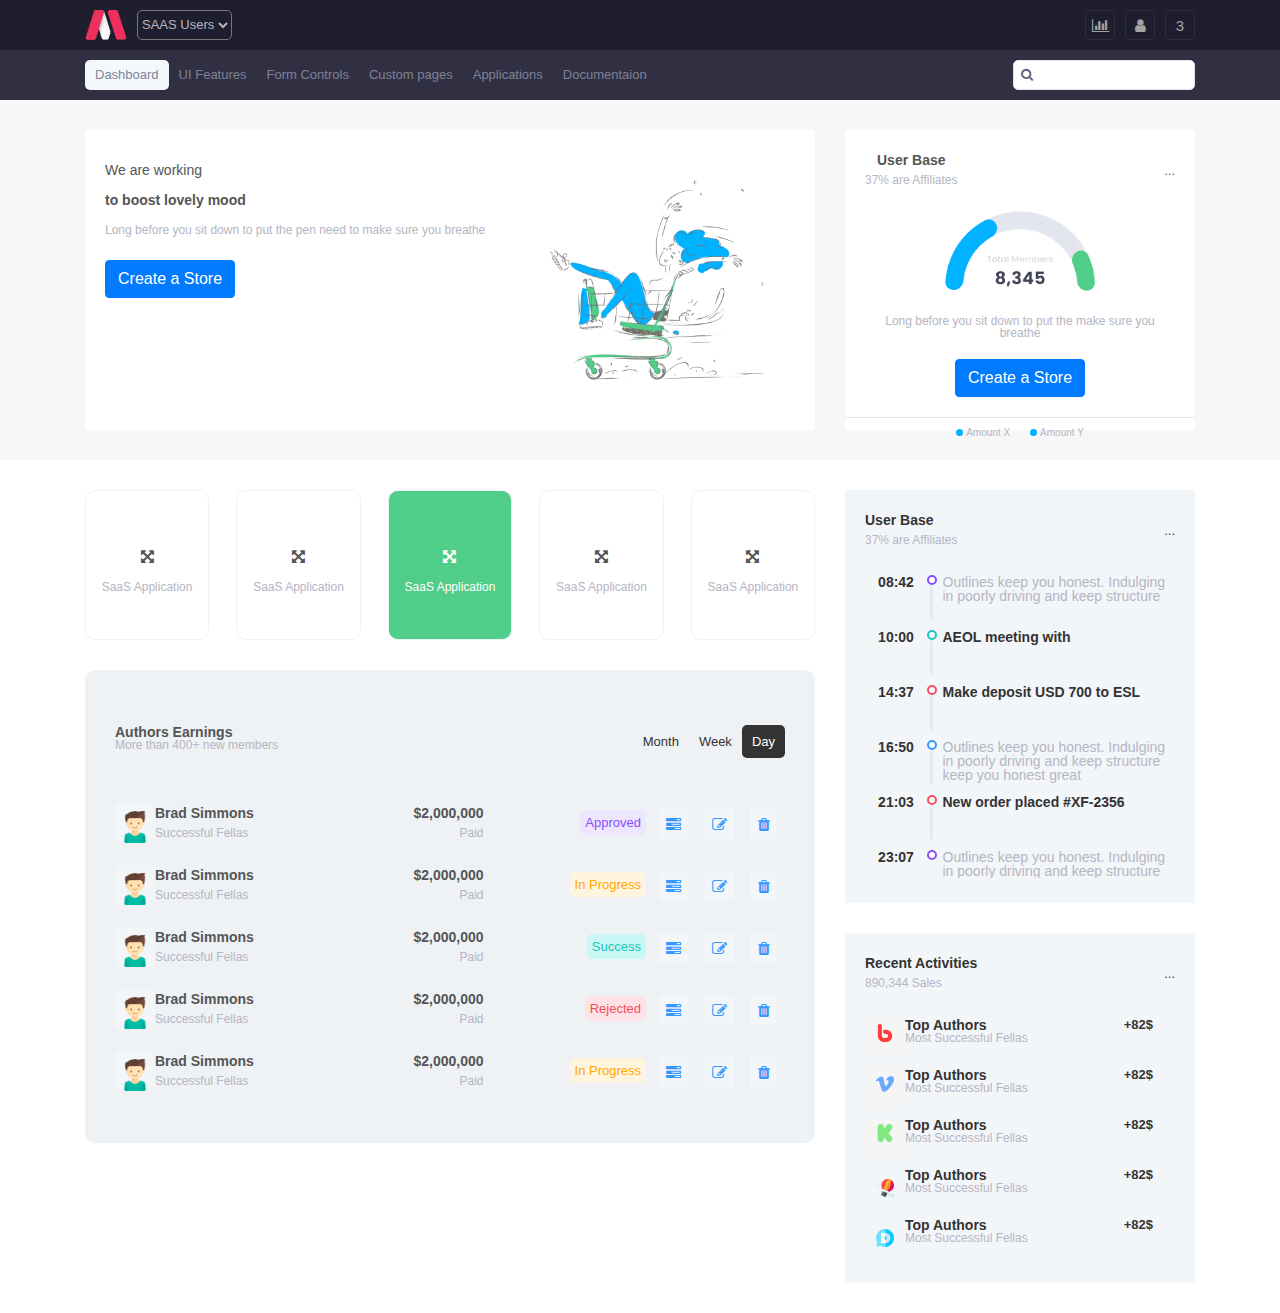
==== demo-16/index.html @ 6a4d630a "first commit" ====
<!DOCTYPE html>
<html lang="en">

<head>
    <meta charset="UTF-8">
    <meta http-equiv="X-UA-Compatible" content="IE=edge">
    <meta name="viewport" content="width=device-width, initial-scale=1.0">
    <title>Demo 16</title>
    <link rel="stylesheet" href="https://cdnjs.cloudflare.com/ajax/libs/font-awesome/4.7.0/css/font-awesome.min.css">

    <link rel="stylesheet" href="https://cdn.jsdelivr.net/npm/bootstrap@4.3.1/dist/css/bootstrap.min.css"
        integrity="sha384-ggOyR0iXCbMQv3Xipma34MD+dH/1fQ784/j6cY/iJTQUOhcWr7x9JvoRxT2MZw1T" crossorigin="anonymous">

    <link rel="stylesheet" href="reset.css">

    <link rel="stylesheet" href="style.css">
    <link rel="stylesheet" href="mms-style.css">



    <script src="style.js"></script>
</head>

<body>
    <div id="wrap">
        <header id="header" class="fixed">
            <div class="dark">
            <div class="container">
                <section id="header-1">
                    <div class="flex-row">
                        <div class="logo">
                            <img src="images/Logo-M-3.png" alt="">
                        </div>
                        <div class="select">
                            <select class="dark bdrs-5px mgl-10px color-default height-30px" name="select-header"
                                id="select-header">
                                <option value="1">SAAS Users</option>
                                <option value="2">SAAS Users</option>
                                <option value="3">SAAS Users</option>
                                <option value="4">SAAS Users</option>
                            </select>
                        </div>
                    </div>

                    <div class="flex-row ">
                        <a class="btn-icon-dark" href=""><i class=" fa fa-bar-chart"></i></a>


                        <a class="btn-icon-dark" href=""><i class="fa fa-user"></i></a>
                        <a class="btn-icon-dark" class="ring" href="">3</a>

                    </div>


                </section>
            </div>
        </div>
        <div class="dark-2">
            <div class="container dark-2">
                <section id="header-2" class="flex-row-space-between scroll-x">
                    
                        <ul id="menu-row" class="flex-row btn-list left">
                            <li class="active"><a href="#">Dashboard</a></li>
                            <li><a href="#">UI Features</a></li>
                            <li><a href="#">Form Controls</a></li>
                            <li><a href="#">Custom pages</a></li>
                            <li><a href="#">Applications</a></li>
                            <li><a href="#">Documentaion</a></li>
                        </ul>
                        <div class="flex-row height-30px mg-tb-10px">
                            <i class="icon-search fa fa-search"></i>
                            <input type="text" class="input-search">
                        
                    </div>
                    


                </section>
            </div>
        </div>
        </header>
        <main id="main" style="margin-top: 100px">
            <section id="section-1">
                <div class="container">
                    <div class="row">
                        <div class="col-md-8 col-lg-8">
                            <div class="create-store">
                                <div class="text">
                                    <div class="title">We are working
                                    </div>
                                    <div class="title bold">to boost lovely mood</div>
                                    <div class="content">Long before you sit down to put the pen
                                        need to make sure you breathe</div>
                                    <div class="btn btn-primary color-white">
                                        <a href="#">Create a Store</a>

                                    </div>
                                </div>

                                <div class="img">
                                    <img src="images/Basket.png" alt="">
                                </div>

                            </div>
                        </div>
                        <div class="col-md-4 col-lg-4">
                            <div class="user-base">
                                <div class="user-base-top">
                                    <div class="text">
                                        <div class="title bold">User Base</div>

                                        <div class="content">37% are Affiliates</div>


                                    </div>
                                    <div class="dots">...</div>
                                </div>
                                <div class="user-base-chart">
                                    <img src="images/Chart-bar.png" alt="">
                                </div>
                                <div class=" chart content">Long before you sit down to put the make sure you breathe
                                </div>
                                <div class="btn btn-primary color-white">
                                    <a href="#">Create a Store</a>

                                </div>
                                <div class="item-bottom">
                                    <div class="amount">Amount X</div>
                                    <div class="amount">Amount Y</div>

                                </div>

                            </div>

                        </div>

                    </div>


                </div>
            </section>
            <section id="section-2">
                <div class="container">
                    <div class="row">
                        <div class="col-md-8">
                            <div class="row">
                                <div class="col-md-12">
                                    <div class="item-tops">
                                        <div class="item">
                                            <div class="icon bg-none">
                                                <i class="fa fa-arrows-alt"></i>
                                            </div>
                                            <div class="content">SaaS
                                                Application</div>
                                        </div>
                                        <div class="item">
                                            <div class="icon bg-none">
                                                <i class="fa fa-arrows-alt"></i>
                                            </div>
                                            <div class="content">SaaS
                                                Application</div>
                                        </div>
                                        <div class="item active">
                                            <div class="icon bg-none">
                                                <i class="fa fa-arrows-alt"></i>
                                            </div>
                                            <div class="content">SaaS
                                                Application</div>
                                        </div>
                                        <div class="item">
                                            <div class="icon bg-none">
                                                <i class="fa fa-arrows-alt"></i>
                                            </div>
                                            <div class="content">SaaS
                                                Application</div>
                                        </div>
                                        <div class="item">
                                            <div class="icon bg-none">
                                                <i class="fa fa-arrows-alt"></i>
                                            </div>
                                            <div class="content">SaaS
                                                Application</div>
                                        </div>
                                    </div>
                                </div>
                                <div class="col-md-12">


                                    <div class="author">
                                        <div class="header">
                                            <div class="row">
                                                <div class="col-md-6">
                                                    <div class="title bold">Authors Earnings</div>
                                                    <div class="content">More than 400+ new members</div>
                                                </div>
                                                <div class="col-md-6">
                                                    <div class="time">
                                                        <div class="month">Month</div>
                                                        <div class="week">Week</div>
                                                        <div class="day active">Day</div>
                                                    </div>
                                                </div>

                                            </div>
                                        </div>
                                        <div class="items scroll-x">
                                            <div class="body-item ">
                                                <div class="info-item width-35">
                                                    <div class="img-item">
                                                        <img src="images/Avatar.png" alt="">
                                                    </div>
                                                    <div class="text">
                                                        <div class="title bold">Brad Simmons</div>
                                                        <div class="content">Successful Fellas</div>
                                                    </div>
                                                </div>
                                                <div class="info-cash width-20">
                                                    <div class="cash-author right">
                                                        <div class="title bold">$2,000,000</div>
                                                        <div class="content">Paid</div>
                                                    </div>
                                                </div>
                                                <div class="right width-25">
                                                    <span class="status violet">Approved</span>
                                                </div>

                                                <div class="action width-20">
                                                    <div class="icon info-hover">
                                                        <i class="fa fa-tasks"></i>
                                                    </div>
                                                    <div class="icon info-hover">
                                                        <i class="fa fa-edit"></i>
                                                    </div>
                                                    <div class="icon info-hover">
                                                        <i class="fa fa-trash"></i>
                                                    </div>
                                                </div>


                                            </div>
                                            <div class="body-item">
                                                <div class="info-item width-35">
                                                    <div class="img-item">
                                                        <img src="images/Avatar.png" alt="">
                                                    </div>
                                                    <div class="text">
                                                        <div class="title bold">Brad Simmons</div>
                                                        <div class="content">Successful Fellas</div>
                                                    </div>
                                                </div>
                                                <div class="info-cash width-20">
                                                    <div class="cash-author right right">
                                                        <div class="title bold">$2,000,000</div>
                                                        <div class="content">Paid</div>
                                                    </div>
                                                </div>
                                                <div class="right width-25">
                                                    <span class="status warning">In Progress</span>
                                                </div>
                                                <div class="action width-20">
                                                    <div class="icon info-hover">
                                                        <i class="fa fa-tasks"></i>
                                                    </div>
                                                    <div class="icon info-hover">
                                                        <i class="fa fa-edit"></i>
                                                    </div>
                                                    <div class="icon info-hover">
                                                        <i class="fa fa-trash"></i>
                                                    </div>

                                                </div>
                                            </div>
                                            <div class="body-item">
                                                <div class="info-item width-35">
                                                    <div class="img-item">
                                                        <img src="images/Avatar.png" alt="">
                                                    </div>
                                                    <div class="text">
                                                        <div class="title bold">Brad Simmons</div>
                                                        <div class="content">Successful Fellas</div>
                                                    </div>
                                                </div>
                                                <div class="info-cash width-20">
                                                    <div class="cash-author right right">
                                                        <div class="title bold">$2,000,000</div>
                                                        <div class="content">Paid</div>
                                                    </div>
                                                </div>
                                                <div class="right width-25">
                                                    <span class="status success">Success</span>
                                                </div>
                                                <div class="action width-20">
                                                    <div class="icon info-hover">
                                                        <i class="fa fa-tasks"></i>
                                                    </div>
                                                    <div class="icon info-hover">
                                                        <i class="fa fa-edit"></i>
                                                    </div>
                                                    <div class="icon info-hover">
                                                        <i class="fa fa-trash"></i>
                                                    </div>
                                                </div>

                                            </div>
                                            <div class="body-item">
                                                <div class="info-item width-35">
                                                    <div class="img-item">
                                                        <img src="images/Avatar.png" alt="">
                                                    </div>
                                                    <div class="text">
                                                        <div class="title bold">Brad Simmons</div>
                                                        <div class="content">Successful Fellas</div>
                                                    </div>
                                                </div>
                                                <div class="info-cash width-20">
                                                    <div class="cash-author right right">
                                                        <div class="title bold">$2,000,000</div>
                                                        <div class="content">Paid</div>
                                                    </div>
                                                </div>
                                                <div class="right width-25">
                                                    <span class="status danger">Rejected</span>
                                                </div>
                                                <div class="action width-20">
                                                    <div class="icon info-hover">
                                                        <i class="fa fa-tasks"></i>
                                                    </div>
                                                    <div class="icon info-hover">
                                                        <i class="fa fa-edit"></i>
                                                    </div>
                                                    <div class="icon info-hover">
                                                        <i class="fa fa-trash"></i>
                                                    </div>
                                                </div>

                                            </div>
                                            <div class="body-item">
                                                <div class="info-item width-35">
                                                    <div class="img-item">
                                                        <img src="images/Avatar.png" alt="">
                                                    </div>
                                                    <div class="text">
                                                        <div class="title bold">Brad Simmons</div>
                                                        <div class="content">Successful Fellas</div>
                                                    </div>
                                                </div>
                                                <div class="info-cash width-20">
                                                    <div class="cash-author right right">
                                                        <div class="title bold">$2,000,000</div>
                                                        <div class="content">Paid</div>
                                                    </div>
                                                </div>
                                                <div class="right width-25">
                                                    <span class="status warning">In Progress</span>
                                                </div>
                                                <div class="action width-20">
                                                    <div class="icon info-hover">
                                                        <i class="fa fa-tasks"></i>
                                                    </div>
                                                    <div class="icon info-hover">
                                                        <i class="fa fa-edit"></i>
                                                    </div>
                                                    <div class="icon info-hover">
                                                        <i class="fa fa-trash"></i>
                                                    </div>
                                                </div>
                                            </div>
                                        </div>

                                    </div>

                                </div>
                            </div>
                        </div>
                        <div class="col-md-4">
                            <div class="row">
                                <div class="col-md-12">
                                    <div class="recent default pd-10px">
                                        <div class="flex-row-space-between-center pd-10px">
                                            <div class="text">
                                                <div class="title bold">User Base</div>

                                                <div class="content">37% are Affiliates</div>


                                            </div>
                                            <div class="dots">...</div>
                                        </div>
                                        <div class="flex-column pd-10px">
                                            <div class="flex-row mg-tb-5px">
                                                <div class="title bold  width-20 center ">08:42</div>
                                                <div class="flex-colomn width-5">
                                                    <div class="item-1 bd-2-violet"></div>
                                                    <div class="item-2"></div>
                                                </div>
                                                <div class="title color-content break-line-3 width-75">Outlines keep you
                                                    honest. Indulging in poorly driving and keep structure</div>
                                            </div>
                                            <div class="flex-row mg-tb-5px">
                                                <div class="title bold width-20 center">10:00</div>
                                                <div class="flex-colomn width-5">
                                                    <div class="item-1 bd-2-success"></div>
                                                    <div class="item-2"></div>
                                                </div>
                                                <div class="title bold break-line-3 width-75">AEOL meeting with</div>
                                            </div>
                                            <div class="flex-row mg-tb-5px">
                                                <div class="title bold width-20 center">14:37</div>
                                                <div class="flex-colomn width-5">
                                                    <div class="item-1 bd-2-danger"></div>
                                                    <div class="item-2"></div>
                                                </div>
                                                <div class="title bold break-line-3 width-75">Make deposit USD 700 to
                                                    ESL</div>
                                            </div>
                                            <div class="flex-row mg-tb-5px">
                                                <div class="title bold width-20 center">16:50</div>
                                                <div class="flex-colomn width-5">
                                                    <div class="item-1 bd-2-primary"></div>
                                                    <div class="item-2"></div>
                                                </div>
                                                <div class=" title  color-content break-line-3 width-75">Outlines keep
                                                    you honest. Indulging in poorly driving and keep structure keep you
                                                    honest great</div>
                                            </div>
                                            <div class="flex-row mg-tb-5px">
                                                <div class="title bold width-20 center">21:03</div>
                                                <div class="flex-colomn width-5">
                                                    <div class="item-1 bd-2-danger"></div>
                                                    <div class="item-2"></div>
                                                </div>
                                                <div class="title  bold break-line-3 width-75">New order placed #XF-2356
                                                </div>
                                            </div>
                                            <div class="flex-row mg-tb-5px">
                                                <div class="title bold width-20 center">23:07</div>
                                                <div class="flex-colomn width-5">
                                                    <div class="item-1 bd-2-violet"></div>
                                                </div>
                                                <div class="title  color-content break-line-3 width-75">Outlines keep
                                                    you honest. Indulging in poorly driving and keep structure</div>
                                            </div>

                                        </div>


                                    </div>

                                </div>
                                <!-- Recent Activities -->
                                <div class="col-md-12">
                                    <div class="recent default pd-10px">

                                        <div class="flex-row-space-between-center pd-10px">
                                            <div class="text">
                                                <div class="title bold">Recent Activities
                                                </div>
                                                <div class="content">890,344 Sales</div>
                                            </div>
                                            <div class="dots">...</div>
                                        </div>

                                        <div class="flex-column pd-10px">
                                            <div class="flex-row mg-tb-5px">
                                                <div class="icon-img-hover width-20">
                                                    <img src="images/Vector.png" alt="">
                                                </div>

                                                <div class="width-60">
                                                    <div class="title bold">
                                                        Top Authors
                                                    </div>
                                                    <div class="content">
                                                        Most Successful Fellas
                                                    </div>
                                                </div>
                                                <div class="width-20 right bold">
                                                    +82$
                                                </div>
                                            </div>
                                            <div class="flex-row mg-tb-5px">
                                                <div class="icon-img-hover width-20">
                                                    <img src="images/Vector-2.png" alt="">
                                                </div>

                                                <div class="width-60">
                                                    <div class="title bold">
                                                        Top Authors
                                                    </div>
                                                    <div class="content">
                                                        Most Successful Fellas
                                                    </div>
                                                </div>
                                                <div class="width-20 right bold">
                                                    +82$
                                                </div>
                                            </div>
                                            <div class="flex-row mg-tb-5px">
                                                <div class="icon-img-hover width-20">
                                                    <img src="images/Vector-3.png" alt="">
                                                </div>

                                                <div class="width-60">
                                                    <div class="title bold">
                                                        Top Authors
                                                    </div>
                                                    <div class="content">
                                                        Most Successful Fellas
                                                    </div>
                                                </div>
                                                <div class="width-20 right bold">
                                                    +82$
                                                </div>
                                            </div>
                                            <div class="flex-row mg-tb-5px">
                                                <div class="icon-img-hover width-20">
                                                    <img src="images/Vector-4.png" alt="">
                                                </div>

                                                <div class="width-60">
                                                    <div class="title bold">
                                                        Top Authors
                                                    </div>
                                                    <div class="content">
                                                        Most Successful Fellas
                                                    </div>
                                                </div>
                                                <div class="width-20 right bold">
                                                    +82$
                                                </div>
                                            </div>
                                            <div class="flex-row mg-tb-5px">
                                                <div class="icon-img-hover width-20">
                                                    <img src="images/Vector-5.png" alt="">
                                                </div>

                                                <div class="width-60">
                                                    <div class="title bold">
                                                        Top Authors
                                                    </div>
                                                    <div class="content">
                                                        Most Successful Fellas
                                                    </div>
                                                </div>
                                                <div class="width-20 right bold">
                                                    +82$
                                                </div>
                                            </div>

                                        </div>


                                    </div>
                                </div>
                                <!-- End Recent Activities -->
                            </div>
                        </div>
                    </div>

                </div>
            </section>
        </main>

    </div>
    <footer>
        <section>

        </section>

    </footer>
</body>

</html>
---- demo-16/style.css ----
:root {
    --width-menu-icon: ;
}

body{
    font-size: 13px;
}


.container{
    /* border: 1px solid #a4a4a4; */
    width: 1204px;
    margin: 0 auto;
}



header, #header-1, #header-2{
    width: 100%;
    /* background: #1F1E2E; */
}

 #header-2{
    /* background: #313042 */
    ;
}

#header-1{
    display: flex;
    flex-direction: row;    
    justify-content: space-between;    
    align-items: center;
}
#header-2{
    display: flex;
    flex-direction: row;
}

#header #header-1{
    height: 50px;
    line-height: 50px;
    /* border-bottom: 1px solid #F7F7F7; */
}

#header #header-1 .logo{
    height: 30px;
    margin: 10px 0;
}

#header-1 .menu-left{
    height: 30px;
    line-height: 30px;
    display: flex;
    flex-direction: row;  
}

#header-1 .menu-left .fa.fa-search{.
    z-index: 1;
    color: #5E6278;
    margin-top: 8px;
    margin-right: -20px;
}

#header-1 .menu-left .input-search{
border-radius: 5px;
border: 1px solid #E4E6EF;

}
/* #header-1 .menu-left a{
    width: 30px;
    height: 30px;
    font-size: 15px;
    text-align: center;
    margin-left: 10px;
    border-radius: 5px;

    padding: 5px;
    border: 1px solid #E4E6EF;
} */

#menu-row{
    display: flex;
    flex-direction: row;   
}

ul#menu-row  {
    /* margin: 10px 0; */
}

ul#menu-row  li{
    height: 30px;
    line-height: 30px;
    padding: 0 10px;
    /* border: 1px solid #000; */
    margin: auto;
}

ul#menu-row  li.active{
background: #F5F8FA;
}

ul#menu-row  li a{
    color: #7E8299;
    /* height: 20px;*/
    line-height: 30px; 
    /* padding: 5px; */
    /* border: 1px solid #000; */
    /* margin: auto; */
}

#header-1 .menu-left a.ring{
    color: #fff;
    background: #50CD89;
}


#header-1 .menu-left .input-search{
    /* height: 30px; */

}

#header #header-2{
    height: 50px;
}



#main #section-1{
    /* height: 300px; */
    background: #F7F7F7;
    padding: 15px 0;

}

#main #section-2{
    height: 500px;
    background: #ffffff;
}



#section-1 .create-store, #section-1 .user-base{
    height: 300px;
    background: #fff;
    padding: 20px;
}

#section-1 .user-base{
    text-align: center;
}

#section-1 .user-base .user-base-chart, 
#section-1 .user-base .chart.content,
#section-1 .user-base .button,
#section-1 .user-base .btn
{
margin-bottom: 20px;}

#section-1 .create-store{
    display: flex;
    flex-direction: row;
}

#section-1 .create-store .text div{
    margin: 10px 0;
    /* display: flex; */
    /* flex-direction: column; */
}

#section-1 .create-store .text{
    width: 60%;
    margin-bottom: 30px;
}

#section-1 .create-store .img{
    width: 40%;
}

.button.btn.btn-primary a{
    color: #fff;
}


/* end icon css */


.img {
    padding: 30px;
}
.img img{
    z-index: 1;
    width: 100%;
    height: 100%;
}


.user-base-top{
    margin-bottom: 20px;
    display: flex;
    flex-direction: row;    
    justify-content: space-between;    
    align-items: center;
}
.user-base-chart{
    width: 100%;
}
.user-base-chart img{
    width: 50%;
    margin: 0 25%;

}

.user-base-top .btn .btn-primary{
    text-align: center;
}

.item-bottom{
    display: flex;
    flex-direction: row;
    justify-content: center;
    /* align-items: center; */
    margin:0 -20px;
    border-top: 1px solid #E4E6EF;
}

.item-bottom .amount{
    color: #B5B5C3;
    font-size: 10px;
margin: 10px;
}

.item-bottom .amount::before{
    display: inline-block;
    content: "";
    margin-right: 3px;
    height: 7px;
    width: 7px;
    border-radius: 50%;

    /* border: 1px solid #000; */
    background: #00B2FF;
    }

    .item-tops{
        display: flex;
        flex-direction: row;    
        justify-content: space-between;    
        align-items: center;
        /* margin-top: 30px; */

    }

  .item-tops .item{
        width: 17%;
        height: 150px;
        /* line-height: 75px; */
        text-align: center;
        background: #fff;
        border-radius: 10px;
        border: 1px solid #EFF2F5;
        padding: 50px 5px;
        


    }

    .item-tops .item.active,
    .item-tops .item:hover{
        color: #fff;
        background: #50CD89;

    }
    .item-tops .item .icon{
margin-bottom: 10px;
    }

    .item-tops .item.active .content,
    .item-tops .item:hover .content{
        color: #fff;
            }




/* author             */



.info-item{
    width: 50%;
}

.info-cash{
    width: 30%;
    line-height: 20px;
}

.cash-percent, .detail-author{
    width: 10%;
    text-align: center;
    line-height: 40px;

}


.button{
    height: 30px;
    width: 30px;
    margin:5px auto;
    line-height: 30px;
    background: #f2f2f2;
    outline: none;
    border-radius: 5px;
    text-align: center;


}
.detail-author img{
    width: 10px;
    height: 10px;
    /* line-height: 40px; */

}

.paid{
    color: #a4a4a4;
}

.cash-percent{
    color: #8950FC;
}


.author .header{

    padding: 10px 0;

}
.time{
    display: flex;
    flex-direction: row;
    justify-content: flex-end;

}

.month, .day, .week{
    color: #333;
    border-radius: 5px;
    padding: 10px;
}

.month.active, .day.active, .week.active,
.month:hover, .day:hover, .week:hover{
    color: #fff;
    background: #333;
}



.body-item{
    display: flex;
    flex-direction: row;
}

.info-item{
    display: flex;
    flex-direction: row;
}

.img-item img{
    width: 40px;
    height: 40px;
    line-height: 40px;
    text-align: center;
}

.main-author{
    padding: 0 10px;
    line-height: 20px;
}


.author{
    background: #EFF2F5;
    width: 100%;
    /* margin-top: 30px; */
    border-radius: 10px;
    padding: 30px;

}
.info-item{
    width: 50%;
}



.info-cash{
    /* width: 30%; */
    line-height: 20px;
}

.cash-percent, .detail-author{
    width: 10%;
    text-align: center;
    line-height: 40px;

}


.button{
    height: 30px;
    width: 30px;
    margin:5px auto;
    line-height: 30px;
    background: #f2f2f2;
    outline: none;
    border-radius: 5px;
    text-align: center;


}
.detail-author img{
    width: 10px;
    height: 10px;
    /* line-height: 40px; */

}

.paid{
    color: #a4a4a4;
}

.cash-percent{
    color: #8950FC;
}






.new-arrivals {
    padding: 20px;
    height: 400px;
    background: #fff;
}

.body-item{
    margin: 20px 0;
}


.item-1{
    height: 10px;
    width: 10px;
    border-radius: 50%;
    border: 2px solid #333;
    background: #fff;
}

/* .item-1::before{
    content: " ";
    z-index: 1;
    display: block;
    height: 5px;
    width: 5px;
    line-height: 10px;
    top: 2.5px;
    margin-left: 2.5px;

    border-radius: 50%;
    background: #fff;
} */

.item-2{
    width: 3px;
    /* min-height: 30px; */
    height: 35px;
    margin-left: 3px;
    border-radius: 3px;
    background: #E5EAEE;
    text-align: center;
}



.color-white, .color-white a{
    color: #ffffff;
}

.color-dark, .color-dark a{
    color: #333;
}

footer{
    margin-top:30px ;
}

.col-md-12, .col-lg-12, .col-xs-12, .col-md-8, .col-lg-8, .col-xs-8, .col-md-6, .col-lg-6, .col-xs-6, .col-md-4, .col-lg-4{
    margin: 15px 0;
}
@media screen and (max-width:1200px) {

    .container{
        /* border: 1px solid #a4a4a4; */
        width: 100%;
        margin: 0 auto;
    }

     .col-md-6, .col-lg-6{
        width: 50%;
            }
    
}
---- demo-16/mms-style.css ----
.width-100 { width: 100% }
.width-95 { width: 95% }
.width-90 { width: 90% }
.width-85 { width: 85% }
.width-80 { width: 80% }
.width-75 { width: 75% }
.width-70 { width: 70% }
.width-65 { width: 65% }
.width-60 { width: 60% }
.width-55 { width: 55% }
.width-50 { width: 50% }
.width-45 { width: 45% }
.width-40 { width: 40% }
.width-35 { width: 35% }
.width-30 { width: 30% }
.width-25 { width: 25% }
.width-20 { width: 20% }
.width-15 { width: 15% }
.width-10 { width: 10% }
.width-5 {  width: 5% }

.width-1000px { width: 1000px }
.width-950px { width: 950px }
.width-900px { width: 900px }
.width-850px { width: 850px }
.width-800px { width: 800px }
.width-750px { width: 750px }
.width-700px { width: 700px }
.width-700px { width: 700px }
.width-650px { width: 650px }
.width-600px { width: 600px }
.width-550px { width: 550px }
.width-500px { width: 500px }
.width-450px { width: 450px }
.width-400px { width: 400px }
.width-350px { width: 350px }
.width-300px { width: 300px }
.width-250px { width: 250px }
.width-200px { width: 200px }
.width-150px { width: 150px }
.width-100px { width: 100px }
.width-75px {  width: 75px }
.width-50px {  width: 50px }
.width-45px {  width: 45px }
.width-40px {  width: 40px }
.width-35px {  width: 35px }
.width-30px {  width: 30px }
.width-25px {  width: 25px }
.width-20px {  width: 20px }
.width-15px {  width: 15px }
.width-10px {  width: 10px }
.width-5px {  width: 5px }

.height-1000px { height: 1000px }
.height-950px { height: 950px }
.height-900px { height: 900px }
.height-850px { height: 850px }
.height-800px { height: 800px }
.height-750px { height: 750px }
.height-700px { height: 700px }
.height-700px { height: 700px }
.height-650px { height: 650px }
.height-600px { height: 600px }
.height-550px { height: 550px }
.height-500px { height: 500px }
.height-450px { height: 450px }
.height-400px { height: 400px }
.height-350px { height: 350px }
.height-300px { height: 300px }
.height-250px { height: 250px }
.height-200px { height: 200px }
.height-150px { height: 150px }
.height-100px { height: 100px }
.height-75px {  height: 75px }
.height-50px {  height: 50px }
.height-45px {  height: 45px }
.height-40px {  height: 40px }
.height-35px {  height: 35px }
.height-30px {  height: 30px }
.height-25px {  height: 25px }
.height-20px {  height: 20px }
.height-15px {  height: 15px }
.height-10px {  height: 10px }
.height-5px {  height: 5px }

/* line height */
.lh-1000px { line-height: 1000px }
.lh-950px { line-height: 950px }
.lh-900px { line-height: 900px }
.lh-850px { line-height: 850px }
.lh-800px { line-height: 800px }
.lh-750px { line-height: 750px }
.lh-700px { line-height: 700px }
.lh-700px { line-height: 700px }
.lh-650px { line-height: 650px }
.lh-600px { line-height: 600px }
.lh-550px { line-height: 550px }
.lh-500px { line-height: 500px }
.lh-450px { line-height: 450px }
.lh-400px { line-height: 400px }
.lh-350px { line-height: 350px }
.lh-300px { line-height: 300px }
.lh-250px { line-height: 250px }
.lh-200px { line-height: 200px }
.lh-150px { line-height: 150px }
.lh-100px { line-height: 100px }
.lh-75px {  line-height: 75px }
.lh-50px {  line-height: 50px }
.lh-45px {  line-height: 45px }
.lh-40px {  line-height: 40px }
.lh-35px {  line-height: 35px }
.lh-30px {  line-height: 30px }
.lh-25px {  line-height: 25px }
.lh-20px {  line-height: 20px }
.lh-15px {  line-height: 15px }
.lh-10px {  line-height: 10px }
.lh-5px {  line-height: 5px }
/* end line height */

/* border radius */
.bdrs-1000px { border-radius: 1000px }
.bdrs-950px { border-radius: 950px }
.bdrs-900px { border-radius: 900px }
.bdrs-850px { border-radius: 850px }
.bdrs-800px { border-radius: 800px }
.bdrs-750px { border-radius: 750px }
.bdrs-700px { border-radius: 700px }
.bdrs-700px { border-radius: 700px }
.bdrs-650px { border-radius: 650px }
.bdrs-600px { border-radius: 600px }
.bdrs-550px { border-radius: 550px }
.bdrs-500px { border-radius: 500px }
.bdrs-450px { border-radius: 450px }
.bdrs-400px { border-radius: 400px }
.bdrs-350px { border-radius: 350px }
.bdrs-300px { border-radius: 300px }
.bdrs-250px { border-radius: 250px }
.bdrs-200px { border-radius: 200px }
.bdrs-150px { border-radius: 150px }
.bdrs-100px { border-radius: 100px }
.bdrs-75px {  border-radius: 75px }
.bdrs-50px {  border-radius: 50px }
.bdrs-45px {  border-radius: 45px }
.bdrs-40px {  border-radius: 40px }
.bdrs-35px {  border-radius: 35px }
.bdrs-30px {  border-radius: 30px }
.bdrs-25px {  border-radius: 25px }
.bdrs-20px {  border-radius: 20px }
.bdrs-15px {  border-radius: 15px }
.bdrs-10px {  border-radius: 10px }
.bdrs-5px {  border-radius: 5px }
.bdrs-3px {  border-radius: 3px }
.bdrs-2px {  border-radius: 2px }
.bdrs-1px {  border-radius: 1px }
/* end border radius */



.pd-50px { padding: 50px; }
.pd-40px { padding: 40px; }
.pd-35px { padding: 35px; }
.pd-30px { padding: 30px; }
.pd-25px { padding: 25px; }
.pd-20px { padding: 20px; }
.pd-15px { padding: 15px; }
.pd-10px { padding: 10px; }
.pd-5px { padding: 5px; }
.pd-2px { padding: 2px; }
.pd-1px { padding: 1px; }


.mg-50px { margin: 50px; }
.mg-40px { margin: 40px; }
.mg-35px { margin: 35px; }
.mg-30px { margin: 30px; }
.mg-25px { margin: 25px; }
.mg-20px { margin: 20px; }
.mg-15px { margin: 15px; }
.mg-10px { margin: 10px; }
.mg-5px { margin: 5px; }
.mg-2px { margin: 2px; }
.mg-1px { margin: 1px; }

.mg-tb-50px { margin-top: 50px; margin-bottom: 50px; }
.mg-tb-40px { margin-top: 40px; margin-bottom: 40px; }
.mg-tb-35px { margin-top: 35px; margin-bottom: 35px; }
.mg-tb-30px { margin-top: 30px; margin-bottom: 30px; }
.mg-tb-25px { margin-top: 25px; margin-bottom: 25px; }
.mg-tb-20px { margin-top: 20px; margin-bottom: 20px; }
.mg-tb-15px { margin-top: 50px; margin-bottom: 15px; }
.mg-tb-10px { margin-top: 10px; margin-bottom: 10px; }
.mg-tb-5px { margin-top: 5px; margin-bottom: 5px; }
.mg-tb-2px { margin-top: 2x; margin-bottom: 2px; }
.mg-tb-1px { margin-top: 1x; margin-bottom: 1px; }


.mg-lr-50px { margin-right:50px; margin-left: 50px; }
.mg-lr-40px { margin-right:50px; margin-left: 40px; }
.mg-lr-35px { margin-right:50px; margin-left: 35px; }
.mg-lr-30px { margin-right:50px; margin-left: 30px; }
.mg-lr-25px { margin-right:50px; margin-left: 25px; }
.mg-lr-20px { margin-right:50px; margin-left: 20px; }
.mg-lr-15px { margin-right:50px; margin-left: 15px; }
.mg-lr-10px { margin-right:10px; margin-left: 10px; }
.mg-lr-5px { margin-right:5px; margin-left: 5px; }
.mg-lr-2px { margin-right:2px; margin-left: 2px; }
.mg-lr-1px { margin-right:1px; margin-left: 1px; }

.mgl-50px { margin-left: 50px; }
.mgl-40px { margin-left: 40px; }
.mgl-35px { margin-left: 35px; }
.mgl-30px { margin-left: 30px; }
.mgl-25px { margin-left: 25px; }
.mgl-20px { margin-left: 20px; }
.mgl-15px { margin-left: 15px; }
.mgl-10px { margin-left: 10px; }
.mgl-7-5px { margin-left: 7.5px; }
.mgl-5px { margin-left: 5px; }
.mgl-2px { margin-left: 2px; }
.mgl-1px { margin-left: 1px; }


.mgr-50px { margin-right: 50px; }
.mgr-40px { margin-right: 40px; }
.mgr-35px { margin-right: 35px; }
.mgr-30px { margin-right: 30px; }
.mgr-25px { margin-right: 25px; }
.mgr-20px { margin-right: 20px; }
.mgr-15px { margin-right: 15px; }
.mgr-10px { margin-right: 10px; }
.mgr-7-5px { margin-right: 7.5px; }
.mgr-5px { margin-right: 5px; }
.mgr-2px { margin-right: 2px; }
.mgr-1px { margin-right: 1px; }


.text{
    height: 40px;
    line-height: 20px;
}

.left{
    text-align: left;
}

.right{
    text-align: right;
}

.center{
    text-align: center;
}



.title{
    font-size: 14px;
}

.bold{
    font-weight: bold;
}

.content{
    font-size: 12px;
    color: #B5B5C3;
}

.action{
    display: flex;
    flex-direction: row;
}


/* ul#menu-row li.active {
    background: #F5F8FA;
} */

 .btn-list li.active,
 .btn-list li:hover {
    height: 30px;
    line-height: 30px;
    padding: 0 10px;
    margin: auto;
    background: #434254;
    border-radius: 5px;

}

.btn-list li:hover.active{
   background: #313042;
}


/* icon css */

.btn-icon{
    width: 30px;
    height: 30px;
    font-size: 15px;
    text-align: center;
    margin-left: 10px;
    border-radius: 5px;
    border: 1px solid #E4E6EF;
}

.btn-icon-dark{
    width: 30px;
    height: 30px;
    line-height: 30px;
    font-size: 15px;
    text-align: center;
    margin-left: 10px;
    border-radius: 5px;
    color: #a4a4a4;
    background:#1F1E2E ;
    border: 1px solid #313042;
}

.btn-icon-dark:hover,
.btn-icon-dark.active{
    width: 30px;
    height: 30px;
    font-size: 15px;
    text-align: center;
    margin-left: 10px;
    border-radius: 5px;
    color: #1F1E2E;
    background:#a4a4a4 ;
    border: 1px solid #1F1E2E;
}

.icon{
    font-size:15px;
    padding: 7.5px;
    margin: auto;
    background: #ffffff;
    cursor: pointer;
}

.icon:hover, icon.active{
 color: #fff;
    background: #333;
}



.bg-none,.bg-none:hover {
    background: none;
}

 .icon-search {
    z-index: 1;
    color: #5E6278;
    margin-top: 8px;
    margin-right: -20px;
}

.input-search {
    border-radius: 5px;
    border: 1px solid #E4E6EF;
}

.icon-img{
    background: #ffffff;
    border-radius: 5px;
    width: 40px;
    height: 40px;
    line-height: 40px;
    text-align-last: center;
}

.icon-img-hover{
    background: #f5f5f5;
    border-radius: 5px;
    width: 40px;
    height: 40px;
    line-height: 40px;
    text-align-last: center;
}

.icon-img-hover:hover,
.icon-img-hover.active{
    background: #ffffff;
}
.fixed {width: 100%; position: fixed; z-index: 2; top: 0;} 

.scroll-x { width: 100%; left: 0; right: 0; overflow-y: hidden; overflow-x: auto; }

.scroll-y{ top: 0; bottom: 0; overflow-y: auto; overflow-x: hidden; }

.break-line-1{
    word-break: break-all;
    display: -webkit-box;
    -webkit-line-clamp: 1;
    -webkit-box-orient: vertical;
    overflow: hidden;
    text-overflow: ellipsis;
    word-break: break-word;
}

.break-line-2{
    word-break: break-all;
    display: -webkit-box;
    -webkit-line-clamp: 2;
    -webkit-box-orient: vertical;
    overflow: hidden;
    text-overflow: ellipsis;
    word-break: break-word;
}
.break-line-3{
    word-break: break-all;
    display: -webkit-box;
    -webkit-line-clamp: 3;
    -webkit-box-orient: vertical;
    overflow: hidden;
    text-overflow: ellipsis;
    word-break: break-word;
}

.break-line-4{
    word-break: break-all;
    display: -webkit-box;
    -webkit-line-clamp: 4;
    -webkit-box-orient: vertical;
    overflow: hidden;
    text-overflow: ellipsis;
    word-break: break-word;
}
.break-line-5{
    word-break: break-all;
    display: -webkit-box;
    -webkit-line-clamp: 5;
    -webkit-box-orient: vertical;
    overflow: hidden;
    text-overflow: ellipsis;
    word-break: break-word;
}

.status{
          height: 30px;
          line-height: 40px;
          padding: 5px;
          margin: 5px;
          background: #ffffff;
          color: #333;
          border-radius: 5px;
          text-align: center;
          cursor: pointer;
      }

/* background color */
.status:hover, .status.active{ background: #333; color: # }

.default{ background: #F3F6F9; color: #333; }
.default-hover{ background: #F3F6F9; color: #333; }
.default-hover:hover, .default.active{ background: #333; color: #F3F6F9; }

.success{ background: #C9F7F5; color: #1BC5BD; }
.success:hover , .success.active{ background: #1BC5BD; color: #C9F7F5; }
.warning{ background: #FFF4DE; color: #FFA800; }
.warning:hover, .warning.active{ background: #FFA800; color: #FFF4DE; }

.danger{ background: #FFE2E5; color: #F64E60; }
.danger:hover, .danger.active{ background: #F64E60; color: #FFE2E5; }
.violet{ background: #EEE5FF; color: #8950FC; }
.violet:hover, .violet.active{ background: #8950FC; color: #EEE5FF; }

.info{ background: #F3F6F9; color: #3699FF; }
.info-hover{ background: #F3F6F9; color: #3699FF; }
.info-hover:hover, .info.active{ background: #3699FF; color: #F3F6F9; }

.dark{ background: #1F1E2E; color: #ffffff; }
.dark-2{ background: #313042; color: #ffffff; }
.dark-hover{ background: #1F1E2E; color: #ffffff; }
.dark-hover:hover, .dark.active{ background: #1F1E2E; color: #ffffff; }
/* end background color */

.color-white, .color-white a{ color: #ffffff; }

.color-default, .color-content, .color-content a{ color: #B5B5C3; }

.bd-1-content{border: 1px solid #B5B5C3;}
.bd-1-success{border: 1px solid #1BC5BD;}
.bd-1-default{border: 1px solid #333;}
.bd-1-warning{border: 1px solid #FFA800;}
.bd-1-danger{border: 1px solid #F64E60;}
.bd-1-warning{border: 1px solid #FFA800;}
.bd-1-violet{border: 1px solid #8950FC;}
.bd-1-info{border: 1px solid #3699FF;}
.bd-1-warning{border: 1px solid #FFA800;}
.bd-1-primary{border: 1px solid #3699FF;}


.bd-2-content{border: 2px solid #B5B5C3;}
.bd-2-success{border: 2px solid #1BC5BD;}
.bd-2-default{border: 2px solid #1BC5BD;}
.bd-2-warning{border: 2px solid #FFA800;}
.bd-2-danger{border: 2px solid #F64E60;}
.bd-2-warning{border: 2px solid #FFA800;}
.bd-2-violet{border: 2px solid #8950FC;}
.bd-2-info{border: 2px solid #3699FF;}
.bd-2-warning{border: 2px solid #FFA800;}
.bd-2-primary{border: 2px solid #3699FF;}


/* css flex */
.flex { display: flex; }
.flex-row { display: flex; flex-direction: row; }
.flex-row-reverse { display: flex; flex-direction: row-reverse; }
.flex-row-start { display: flex; flex-direction: row;  justify-content: flex-start; }
.flex-row-end { display: flex; flex-direction: row;  justify-content: flex-end; }
.flex-row-center { display: flex; flex-direction: row;  justify-content: center; }
.flex-row-space-around { display: flex; flex-direction: row;  justify-content: space-around; }
.flex-row-space-between { display: flex; flex-direction: row;  justify-content: space-between; }

.flex-row-reverse-start-stretch { display: flex; flex-direction: row-reverse;  justify-content: flex-start; justify-content: flex-start; align-items: stretch;}
.flex-row-reverse-end-stretch { display: flex; flex-direction: row-reverse;  justify-content: flex-end; justify-content: flex-start; align-items: stretch;}
.flex-row-reverse-center-stretch { display: flex; flex-direction: row-reverse;  justify-content: center; justify-content: flex-start; align-items: stretch;}
.flex-row-reverse-space-around-stretch { display: flex; flex-direction: row-reverse;  justify-content: space-around; justify-content: flex-start; align-items: stretch;}
.flex-row-reverse-space-between-stretch { display: flex; flex-direction: row-reverse;  justify-content: space-between; justify-content: flex-start; align-items: stretch;}

.flex-row-start-stretch { display: flex; flex-direction: row;  justify-content: flex-start; align-items: stretch;}
.flex-row-end-stretch { display: flex; flex-direction: row;  justify-content: flex-end; align-items: stretch;}
.flex-row-center-stretch { display: flex; flex-direction: row;  justify-content: center; align-items: stretch;}
.flex-row-space-around-stretch { display: flex; flex-direction: row;  justify-content: space-around; align-items: stretch;}
.flex-row-space-between-stretch { display: flex; flex-direction: row;  justify-content: space-between; align-items: stretch;}

.flex-row-reverse-start-baseline { display: flex; flex-direction: row-reverse;  justify-content: flex-start; justify-content: flex-start; align-items: baseline;}
.flex-row-reverse-end-baseline { display: flex; flex-direction: row-reverse;  justify-content: flex-end; justify-content: flex-start; align-items: baseline;}
.flex-row-reverse-center-baseline { display: flex; flex-direction: row-reverse;  justify-content: center; justify-content: flex-start; align-items: baseline;}
.flex-row-reverse-space-around-baseline { display: flex; flex-direction: row-reverse;  justify-content: space-around; justify-content: flex-start; align-items: baseline;}
.flex-row-reverse-space-between-baseline { display: flex; flex-direction: row-reverse;  justify-content: space-between; justify-content: flex-start; align-items: baseline;}

.flex-row-start-baseline { display: flex; flex-direction: row;  justify-content: flex-start; align-items: baseline;}
.flex-row-end-baseline { display: flex; flex-direction: row;  justify-content: flex-end; align-items: baseline;}
.flex-row-center-baseline { display: flex; flex-direction: row;  justify-content: center; align-items: baseline;}
.flex-row-space-around-baseline { display: flex; flex-direction: row;  justify-content: space-around; align-items: baseline;}
.flex-row-space-between-baseline { display: flex; flex-direction: row;  justify-content: space-between; align-items: baseline;}

.flex-row-reverse-start-center { display: flex; flex-direction: row-reverse;  justify-content: flex-start; justify-content: flex-start; align-items: center;}
.flex-row-reverse-end-center { display: flex; flex-direction: row-reverse;  justify-content: flex-end; justify-content: flex-start; align-items: center;}
.flex-row-reverse-center-center { display: flex; flex-direction: row-reverse;  justify-content: center; justify-content: flex-start; align-items: center;}
.flex-row-reverse-space-around-center { display: flex; flex-direction: row-reverse;  justify-content: space-around; justify-content: flex-start; align-items: center;}
.flex-row-reverse-space-between-center { display: flex; flex-direction: row-reverse;  justify-content: space-between; justify-content: flex-start; align-items: center;}

.flex-row-start-center { display: flex; flex-direction: row;  justify-content: flex-start; align-items: center;}
.flex-row-end-center { display: flex; flex-direction: row;  justify-content: flex-end; align-items: center;}
.flex-row-center-center { display: flex; flex-direction: row;  justify-content: center; align-items: center;}
.flex-row-space-around-center { display: flex; flex-direction: row;  justify-content: space-around; align-items: center;}
.flex-row-space-between-center { display: flex; flex-direction: row;  justify-content: space-between; align-items: center;}

.flex-row-reverse-start-start { display: flex; flex-direction: row-reverse;  justify-content: flex-start; justify-content: flex-start; align-items:flex-start;}
.flex-row-reverse-end-start { display: flex; flex-direction: row-reverse;  justify-content: flex-end; justify-content: flex-start; align-items:flex-start;}
.flex-row-reverse-start-start { display: flex; flex-direction: row-reverse;  justify-content:flex-start; justify-content: flex-start; align-items:flex-start;}
.flex-row-reverse-space-around-start { display: flex; flex-direction: row-reverse;  justify-content: space-around; justify-content: flex-start; align-items:flex-start;}
.flex-row-reverse-space-between-start { display: flex; flex-direction: row-reverse;  justify-content: space-between; justify-content: flex-start; align-items:flex-start;}

.flex-row-start-start { display: flex; flex-direction: row;  justify-content: flex-start; align-items:flex-start;}
.flex-row-end-start { display: flex; flex-direction: row;  justify-content: flex-end; align-items:flex-start;}
.flex-row-start-start { display: flex; flex-direction: row;  justify-content:flex-start; align-items:flex-start;}
.flex-row-space-around-start { display: flex; flex-direction: row;  justify-content: space-around; align-items:flex-start;}
.flex-row-space-between-start { display: flex; flex-direction: row;  justify-content: space-between; align-items:flex-start;}

.flex-row-reverse-start-end { display: flex; flex-direction: row-reverse;  justify-content: flex-end; justify-content: flex-end; align-items:flex-end;}
.flex-row-reverse-end-end { display: flex; flex-direction: row-reverse;  justify-content: flex-end; justify-content: flex-end; align-items:flex-end;}
.flex-row-reverse-start-end { display: flex; flex-direction: row-reverse;  justify-content:flex-end; justify-content: flex-end; align-items:flex-end;}
.flex-row-reverse-space-around-end { display: flex; flex-direction: row-reverse;  justify-content: space-around; justify-content: flex-end; align-items:flex-end;}
.flex-row-reverse-space-between-end { display: flex; flex-direction: row-reverse;  justify-content: space-between; justify-content: flex-end; align-items:flex-end;}

.flex-row-start-end { display: flex; flex-direction: row;  justify-content: flex-end; align-items:flex-end;}
.flex-row-end-end { display: flex; flex-direction: row;  justify-content: flex-end; align-items:flex-end;}
.flex-row-start-end { display: flex; flex-direction: row;  justify-content:flex-end; align-items:flex-end;}
.flex-row-space-around-end { display: flex; flex-direction: row;  justify-content: space-around; align-items:flex-end;}
.flex-row-space-between-end { display: flex; flex-direction: row;  justify-content: space-between; align-items:flex-end;}

/* row align-items */
.flex-row-reverse-start-stretch-stretch { display: flex; flex-direction: row-reverse;  justify-content: flex-start; justify-content: flex-start; align-items: stretch; align-content: stretch;}
.flex-row-reverse-end-stretch-stretch { display: flex; flex-direction: row-reverse;  justify-content: flex-end; justify-content: flex-start; align-items: stretch; align-content: stretch;}
.flex-row-reverse-center-stretch-stretch { display: flex; flex-direction: row-reverse;  justify-content: center; justify-content: flex-start; align-items: stretch; align-content: stretch;}
.flex-row-reverse-space-around-stretch-stretch { display: flex; flex-direction: row-reverse;  justify-content: space-around; justify-content: flex-start; align-items: stretch; align-content: stretch;}
.flex-row-reverse-space-between-stretch-stretch { display: flex; flex-direction: row-reverse;  justify-content: space-between; justify-content: flex-start; align-items: stretch; align-content: stretch;}

.flex-row-start-stretch-stretch { display: flex; flex-direction: row;  justify-content: flex-start; align-items: stretch; align-content: stretch;}
.flex-row-end-stretch-stretch { display: flex; flex-direction: row;  justify-content: flex-end; align-items: stretch; align-content: stretch;}
.flex-row-center-stretch-stretch { display: flex; flex-direction: row;  justify-content: center; align-items: stretch; align-content: stretch;}
.flex-row-space-around-stretch-stretch { display: flex; flex-direction: row;  justify-content: space-around; align-items: stretch; align-content: stretch;}
.flex-row-space-between-stretch-stretch { display: flex; flex-direction: row;  justify-content: space-between; align-items: stretch; align-content: stretch;}

.flex-row-reverse-start-baseline-stretch { display: flex; flex-direction: row-reverse;  justify-content: flex-start; justify-content: flex-start; align-items: baseline; align-content: stretch;}
.flex-row-reverse-end-baseline-stretch { display: flex; flex-direction: row-reverse;  justify-content: flex-end; justify-content: flex-start; align-items: baseline; align-content: stretch;}
.flex-row-reverse-center-baseline-stretch { display: flex; flex-direction: row-reverse;  justify-content: center; justify-content: flex-start; align-items: baseline; align-content: stretch;}
.flex-row-reverse-space-around-baseline-stretch { display: flex; flex-direction: row-reverse;  justify-content: space-around; justify-content: flex-start; align-items: baseline; align-content: stretch;}
.flex-row-reverse-space-between-baseline-stretch { display: flex; flex-direction: row-reverse;  justify-content: space-between; justify-content: flex-start; align-items: baseline; align-content: stretch;}

.flex-row-start-baseline-stretch { display: flex; flex-direction: row;  justify-content: flex-start; align-items: baseline; align-content: stretch;}
.flex-row-end-baseline-stretch { display: flex; flex-direction: row;  justify-content: flex-end; align-items: baseline; align-content: stretch;}
.flex-row-center-baseline-stretch { display: flex; flex-direction: row;  justify-content: center; align-items: baseline; align-content: stretch;}
.flex-row-space-around-baseline-stretch { display: flex; flex-direction: row;  justify-content: space-around; align-items: baseline; align-content: stretch;}
.flex-row-space-between-baseline-stretch { display: flex; flex-direction: row;  justify-content: space-between; align-items: baseline; align-content: stretch;}

.flex-row-reverse-start-center-stretch { display: flex; flex-direction: row-reverse;  justify-content: flex-start; justify-content: flex-start; align-items: center; align-content: stretch;}
.flex-row-reverse-end-center-stretch { display: flex; flex-direction: row-reverse;  justify-content: flex-end; justify-content: flex-start; align-items: center; align-content: stretch;}
.flex-row-reverse-center-center-stretch { display: flex; flex-direction: row-reverse;  justify-content: center; justify-content: flex-start; align-items: center; align-content: stretch;}
.flex-row-reverse-space-around-center-stretch { display: flex; flex-direction: row-reverse;  justify-content: space-around; justify-content: flex-start; align-items: center; align-content: stretch;}
.flex-row-reverse-space-between-center-stretch { display: flex; flex-direction: row-reverse;  justify-content: space-between; justify-content: flex-start; align-items: center; align-content: stretch;}

.flex-row-start-center-stretch { display: flex; flex-direction: row;  justify-content: flex-start; align-items: center; align-content: stretch;}
.flex-row-end-center-stretch { display: flex; flex-direction: row;  justify-content: flex-end; align-items: center; align-content: stretch;}
.flex-row-center-center-stretch { display: flex; flex-direction: row;  justify-content: center; align-items: center; align-content: stretch;}
.flex-row-space-around-center-stretch { display: flex; flex-direction: row;  justify-content: space-around; align-items: center; align-content: stretch;}
.flex-row-space-between-center-stretch { display: flex; flex-direction: row;  justify-content: space-between; align-items: center; align-content: stretch;}

.flex-row-reverse-start-start-stretch { display: flex; flex-direction: row-reverse;  justify-content: flex-start; justify-content: flex-start; align-items:flex-start; align-content: stretch;}
.flex-row-reverse-end-start-stretch { display: flex; flex-direction: row-reverse;  justify-content: flex-end; justify-content: flex-start; align-items:flex-start; align-content: stretch;}
.flex-row-reverse-start-start-stretch { display: flex; flex-direction: row-reverse;  justify-content:flex-start; justify-content: flex-start; align-items:flex-start; align-content: stretch;}
.flex-row-reverse-space-around-start-stretch { display: flex; flex-direction: row-reverse;  justify-content: space-around; justify-content: flex-start; align-items:flex-start; align-content: stretch;}
.flex-row-reverse-space-between-start-stretch { display: flex; flex-direction: row-reverse;  justify-content: space-between; justify-content: flex-start; align-items:flex-start; align-content: stretch;}

.flex-row-start-start-stretch { display: flex; flex-direction: row;  justify-content: flex-start; align-items:flex-start; align-content: stretch;}
.flex-row-end-start-stretch { display: flex; flex-direction: row;  justify-content: flex-end; align-items:flex-start; align-content: stretch;}
.flex-row-start-start-stretch { display: flex; flex-direction: row;  justify-content:flex-start; align-items:flex-start; align-content: stretch;}
.flex-row-space-around-start-stretch { display: flex; flex-direction: row;  justify-content: space-around; align-items:flex-start; align-content: stretch;}
.flex-row-space-between-start-stretch { display: flex; flex-direction: row;  justify-content: space-between; align-items:flex-start; align-content: stretch;}

.flex-row-reverse-start-end-stretch { display: flex; flex-direction: row-reverse;  justify-content: flex-end; justify-content: flex-end; align-items:flex-end; align-content: stretch;}
.flex-row-reverse-end-end-stretch { display: flex; flex-direction: row-reverse;  justify-content: flex-end; justify-content: flex-end; align-items:flex-end; align-content: stretch;}
.flex-row-reverse-start-end-stretch { display: flex; flex-direction: row-reverse;  justify-content:flex-end; justify-content: flex-end; align-items:flex-end; align-content: stretch;}
.flex-row-reverse-space-around-end-stretch { display: flex; flex-direction: row-reverse;  justify-content: space-around; justify-content: flex-end; align-items:flex-end; align-content: stretch;}
.flex-row-reverse-space-between-end-stretch { display: flex; flex-direction: row-reverse;  justify-content: space-between; justify-content: flex-end; align-items:flex-end; align-content: stretch;}

.flex-row-start-end-stretch { display: flex; flex-direction: row;  justify-content: flex-end; align-items:flex-end; align-content: stretch;}
.flex-row-end-end-stretch { display: flex; flex-direction: row;  justify-content: flex-end; align-items:flex-end; align-content: stretch;}
.flex-row-start-end-stretch { display: flex; flex-direction: row;  justify-content:flex-end; align-items:flex-end; align-content: stretch;}
.flex-row-space-around-end-stretch { display: flex; flex-direction: row;  justify-content: space-around; align-items:flex-end; align-content: stretch;}
.flex-row-space-between-end-stretch { display: flex; flex-direction: row;  justify-content: space-between; align-items:flex-end; align-content: stretch;}


.flex-row-reverse-start-stretch-center { display: flex; flex-direction: row-reverse;  justify-content: flex-start; justify-content: flex-start; align-items: stretch; align-content: center;}
.flex-row-reverse-end-stretch-center { display: flex; flex-direction: row-reverse;  justify-content: flex-end; justify-content: flex-start; align-items: stretch; align-content: center;}
.flex-row-reverse-center-stretch-center { display: flex; flex-direction: row-reverse;  justify-content: center; justify-content: flex-start; align-items: stretch; align-content: center;}
.flex-row-reverse-space-around-stretch-center { display: flex; flex-direction: row-reverse;  justify-content: space-around; justify-content: flex-start; align-items: stretch; align-content: center;}
.flex-row-reverse-space-between-stretch-center { display: flex; flex-direction: row-reverse;  justify-content: space-between; justify-content: flex-start; align-items: stretch; align-content: center;}

.flex-row-start-stretch-center { display: flex; flex-direction: row;  justify-content: flex-start; align-items: stretch; align-content: center;}
.flex-row-end-stretch-center { display: flex; flex-direction: row;  justify-content: flex-end; align-items: stretch; align-content: center;}
.flex-row-center-stretch-center { display: flex; flex-direction: row;  justify-content: center; align-items: stretch; align-content: center;}
.flex-row-space-around-stretch-center { display: flex; flex-direction: row;  justify-content: space-around; align-items: stretch; align-content: center;}
.flex-row-space-between-stretch-center { display: flex; flex-direction: row;  justify-content: space-between; align-items: stretch; align-content: center;}

.flex-row-reverse-start-baseline-center { display: flex; flex-direction: row-reverse;  justify-content: flex-start; justify-content: flex-start; align-items: baseline; align-content: center;}
.flex-row-reverse-end-baseline-center { display: flex; flex-direction: row-reverse;  justify-content: flex-end; justify-content: flex-start; align-items: baseline; align-content: center;}
.flex-row-reverse-center-baseline-center { display: flex; flex-direction: row-reverse;  justify-content: center; justify-content: flex-start; align-items: baseline; align-content: center;}
.flex-row-reverse-space-around-baseline-center { display: flex; flex-direction: row-reverse;  justify-content: space-around; justify-content: flex-start; align-items: baseline; align-content: center;}
.flex-row-reverse-space-between-baseline-center { display: flex; flex-direction: row-reverse;  justify-content: space-between; justify-content: flex-start; align-items: baseline; align-content: center;}

.flex-row-start-baseline-center { display: flex; flex-direction: row;  justify-content: flex-start; align-items: baseline; align-content: center;}
.flex-row-end-baseline-center { display: flex; flex-direction: row;  justify-content: flex-end; align-items: baseline; align-content: center;}
.flex-row-center-baseline-center { display: flex; flex-direction: row;  justify-content: center; align-items: baseline; align-content: center;}
.flex-row-space-around-baseline-center { display: flex; flex-direction: row;  justify-content: space-around; align-items: baseline; align-content: center;}
.flex-row-space-between-baseline-center { display: flex; flex-direction: row;  justify-content: space-between; align-items: baseline; align-content: center;}

.flex-row-reverse-start-center-center { display: flex; flex-direction: row-reverse;  justify-content: flex-start; justify-content: flex-start; align-items: center; align-content: center;}
.flex-row-reverse-end-center-center { display: flex; flex-direction: row-reverse;  justify-content: flex-end; justify-content: flex-start; align-items: center; align-content: center;}
.flex-row-reverse-center-center-center { display: flex; flex-direction: row-reverse;  justify-content: center; justify-content: flex-start; align-items: center; align-content: center;}
.flex-row-reverse-space-around-center-center { display: flex; flex-direction: row-reverse;  justify-content: space-around; justify-content: flex-start; align-items: center; align-content: center;}
.flex-row-reverse-space-between-center-center { display: flex; flex-direction: row-reverse;  justify-content: space-between; justify-content: flex-start; align-items: center; align-content: center;}

.flex-row-start-center-center { display: flex; flex-direction: row;  justify-content: flex-start; align-items: center; align-content: center;}
.flex-row-end-center-center { display: flex; flex-direction: row;  justify-content: flex-end; align-items: center; align-content: center;}
.flex-row-center-center-center { display: flex; flex-direction: row;  justify-content: center; align-items: center; align-content: center;}
.flex-row-space-around-center-center { display: flex; flex-direction: row;  justify-content: space-around; align-items: center; align-content: center;}
.flex-row-space-between-center-center { display: flex; flex-direction: row;  justify-content: space-between; align-items: center; align-content: center;}

.flex-row-reverse-start-start-center { display: flex; flex-direction: row-reverse;  justify-content: flex-start; justify-content: flex-start; align-items:flex-start; align-content: center;}
.flex-row-reverse-end-start-center { display: flex; flex-direction: row-reverse;  justify-content: flex-end; justify-content: flex-start; align-items:flex-start; align-content: center;}
.flex-row-reverse-start-start-center { display: flex; flex-direction: row-reverse;  justify-content:flex-start; justify-content: flex-start; align-items:flex-start; align-content: center;}
.flex-row-reverse-space-around-start-center { display: flex; flex-direction: row-reverse;  justify-content: space-around; justify-content: flex-start; align-items:flex-start; align-content: center;}
.flex-row-reverse-space-between-start-center { display: flex; flex-direction: row-reverse;  justify-content: space-between; justify-content: flex-start; align-items:flex-start; align-content: center;}

.flex-row-start-start-center { display: flex; flex-direction: row;  justify-content: flex-start; align-items:flex-start; align-content: center;}
.flex-row-end-start-center { display: flex; flex-direction: row;  justify-content: flex-end; align-items:flex-start; align-content: center;}
.flex-row-start-start-center { display: flex; flex-direction: row;  justify-content:flex-start; align-items:flex-start; align-content: center;}
.flex-row-space-around-start-center { display: flex; flex-direction: row;  justify-content: space-around; align-items:flex-start; align-content: center;}
.flex-row-space-between-start-center { display: flex; flex-direction: row;  justify-content: space-between; align-items:flex-start; align-content: center;}

.flex-row-reverse-start-end-center { display: flex; flex-direction: row-reverse;  justify-content: flex-end; justify-content: flex-end; align-items:flex-end; align-content: center;}
.flex-row-reverse-end-end-center { display: flex; flex-direction: row-reverse;  justify-content: flex-end; justify-content: flex-end; align-items:flex-end; align-content: center;}
.flex-row-reverse-start-end-center { display: flex; flex-direction: row-reverse;  justify-content:flex-end; justify-content: flex-end; align-items:flex-end; align-content: center;}
.flex-row-reverse-space-around-end-center { display: flex; flex-direction: row-reverse;  justify-content: space-around; justify-content: flex-end; align-items:flex-end; align-content: center;}
.flex-row-reverse-space-between-end-center { display: flex; flex-direction: row-reverse;  justify-content: space-between; justify-content: flex-end; align-items:flex-end; align-content: center;}

.flex-row-start-end-center { display: flex; flex-direction: row;  justify-content: flex-end; align-items:flex-end; align-content: center;}
.flex-row-end-end-center { display: flex; flex-direction: row;  justify-content: flex-end; align-items:flex-end; align-content: center;}
.flex-row-start-end-center { display: flex; flex-direction: row;  justify-content:flex-end; align-items:flex-end; align-content: center;}
.flex-row-space-around-end-center { display: flex; flex-direction: row;  justify-content: space-around; align-items:flex-end; align-content: center;}
.flex-row-space-between-end-center { display: flex; flex-direction: row;  justify-content: space-between; align-items:flex-end; align-content: center;}

.flex-row-reverse-start-stretch-start { display: flex; flex-direction: row-reverse;  justify-content: flex-start; justify-content: flex-start; align-items: stretch; align-content: flex-start;}
.flex-row-reverse-end-stretch-start { display: flex; flex-direction: row-reverse;  justify-content: flex-end; justify-content: flex-start; align-items: stretch; align-content: flex-start;}
.flex-row-reverse-center-stretch-start { display: flex; flex-direction: row-reverse;  justify-content: center; justify-content: flex-start; align-items: stretch; align-content: flex-start;}
.flex-row-reverse-space-around-stretch-start { display: flex; flex-direction: row-reverse;  justify-content: space-around; justify-content: flex-start; align-items: stretch; align-content: flex-start;}
.flex-row-reverse-space-between-stretch-start { display: flex; flex-direction: row-reverse;  justify-content: space-between; justify-content: flex-start; align-items: stretch; align-content: flex-start;}

.flex-row-start-stretch-start { display: flex; flex-direction: row;  justify-content: flex-start; align-items: stretch; align-content: flex-start;}
.flex-row-end-stretch-start { display: flex; flex-direction: row;  justify-content: flex-end; align-items: stretch; align-content: flex-start;}
.flex-row-center-stretch-start { display: flex; flex-direction: row;  justify-content: center; align-items: stretch; align-content: flex-start;}
.flex-row-space-around-stretch-start { display: flex; flex-direction: row;  justify-content: space-around; align-items: stretch; align-content: flex-start;}
.flex-row-space-between-stretch-start { display: flex; flex-direction: row;  justify-content: space-between; align-items: stretch; align-content: flex-start;}

.flex-row-reverse-start-baseline-start { display: flex; flex-direction: row-reverse;  justify-content: flex-start; justify-content: flex-start; align-items: baseline; align-content: flex-start;}
.flex-row-reverse-end-baseline-start { display: flex; flex-direction: row-reverse;  justify-content: flex-end; justify-content: flex-start; align-items: baseline; align-content: flex-start;}
.flex-row-reverse-center-baseline-start { display: flex; flex-direction: row-reverse;  justify-content: center; justify-content: flex-start; align-items: baseline; align-content: flex-start;}
.flex-row-reverse-space-around-baseline-start { display: flex; flex-direction: row-reverse;  justify-content: space-around; justify-content: flex-start; align-items: baseline; align-content: flex-start;}
.flex-row-reverse-space-between-baseline-start { display: flex; flex-direction: row-reverse;  justify-content: space-between; justify-content: flex-start; align-items: baseline; align-content: flex-start;}

.flex-row-start-baseline-start { display: flex; flex-direction: row;  justify-content: flex-start; align-items: baseline; align-content: flex-start;}
.flex-row-end-baseline-start { display: flex; flex-direction: row;  justify-content: flex-end; align-items: baseline; align-content: flex-start;}
.flex-row-center-baseline-start { display: flex; flex-direction: row;  justify-content: center; align-items: baseline; align-content: flex-start;}
.flex-row-space-around-baseline-start { display: flex; flex-direction: row;  justify-content: space-around; align-items: baseline; align-content: flex-start;}
.flex-row-space-between-baseline-start { display: flex; flex-direction: row;  justify-content: space-between; align-items: baseline; align-content: flex-start;}

.flex-row-reverse-start-center-start { display: flex; flex-direction: row-reverse;  justify-content: flex-start; justify-content: flex-start; align-items: center; align-content: flex-start;}
.flex-row-reverse-end-center-start { display: flex; flex-direction: row-reverse;  justify-content: flex-end; justify-content: flex-start; align-items: center; align-content: flex-start;}
.flex-row-reverse-center-center-start { display: flex; flex-direction: row-reverse;  justify-content: center; justify-content: flex-start; align-items: center; align-content: flex-start;}
.flex-row-reverse-space-around-center-start { display: flex; flex-direction: row-reverse;  justify-content: space-around; justify-content: flex-start; align-items: center; align-content: flex-start;}
.flex-row-reverse-space-between-center-start { display: flex; flex-direction: row-reverse;  justify-content: space-between; justify-content: flex-start; align-items: center; align-content: flex-start;}

.flex-row-start-center-start { display: flex; flex-direction: row;  justify-content: flex-start; align-items: center; align-content: flex-start;}
.flex-row-end-center-start { display: flex; flex-direction: row;  justify-content: flex-end; align-items: center; align-content: flex-start;}
.flex-row-center-center-start { display: flex; flex-direction: row;  justify-content: center; align-items: center; align-content: flex-start;}
.flex-row-space-around-center-start { display: flex; flex-direction: row;  justify-content: space-around; align-items: center; align-content: flex-start;}
.flex-row-space-between-center-start { display: flex; flex-direction: row;  justify-content: space-between; align-items: center; align-content: flex-start;}

.flex-row-reverse-start-start-start { display: flex; flex-direction: row-reverse;  justify-content: flex-start; justify-content: flex-start; align-items:flex-start; align-content: flex-start;}
.flex-row-reverse-end-start-start { display: flex; flex-direction: row-reverse;  justify-content: flex-end; justify-content: flex-start; align-items:flex-start; align-content: flex-start;}
.flex-row-reverse-start-start-start { display: flex; flex-direction: row-reverse;  justify-content:flex-start; justify-content: flex-start; align-items:flex-start; align-content: flex-start;}
.flex-row-reverse-space-around-start-start { display: flex; flex-direction: row-reverse;  justify-content: space-around; justify-content: flex-start; align-items:flex-start; align-content: flex-start;}
.flex-row-reverse-space-between-start-start { display: flex; flex-direction: row-reverse;  justify-content: space-between; justify-content: flex-start; align-items:flex-start; align-content: flex-start;}

.flex-row-start-start-start { display: flex; flex-direction: row;  justify-content: flex-start; align-items:flex-start; align-content: flex-start;}
.flex-row-end-start-start { display: flex; flex-direction: row;  justify-content: flex-end; align-items:flex-start; align-content: flex-start;}
.flex-row-start-start-start { display: flex; flex-direction: row;  justify-content:flex-start; align-items:flex-start; align-content: flex-start;}
.flex-row-space-around-start-start { display: flex; flex-direction: row;  justify-content: space-around; align-items:flex-start; align-content: flex-start;}
.flex-row-space-between-start-start { display: flex; flex-direction: row;  justify-content: space-between; align-items:flex-start; align-content: flex-start;}

.flex-row-reverse-start-end-start { display: flex; flex-direction: row-reverse;  justify-content: flex-end; justify-content: flex-end; align-items:flex-end; align-content: flex-start;}
.flex-row-reverse-end-end-start { display: flex; flex-direction: row-reverse;  justify-content: flex-end; justify-content: flex-end; align-items:flex-end; align-content: flex-start;}
.flex-row-reverse-start-end-start { display: flex; flex-direction: row-reverse;  justify-content:flex-end; justify-content: flex-end; align-items:flex-end; align-content: flex-start;}
.flex-row-reverse-space-around-end-start { display: flex; flex-direction: row-reverse;  justify-content: space-around; justify-content: flex-end; align-items:flex-end; align-content: flex-start;}
.flex-row-reverse-space-between-end-start { display: flex; flex-direction: row-reverse;  justify-content: space-between; justify-content: flex-end; align-items:flex-end; align-content: flex-start;}

.flex-row-start-end-start { display: flex; flex-direction: row;  justify-content: flex-end; align-items:flex-end; align-content: flex-start;}
.flex-row-end-end-start { display: flex; flex-direction: row;  justify-content: flex-end; align-items:flex-end; align-content: flex-start;}
.flex-row-start-end-start { display: flex; flex-direction: row;  justify-content:flex-end; align-items:flex-end; align-content: flex-start;}
.flex-row-space-around-end-start { display: flex; flex-direction: row;  justify-content: space-around; align-items:flex-end; align-content: flex-start;}
.flex-row-space-between-end-start { display: flex; flex-direction: row;  justify-content: space-between; align-items:flex-end; align-content: flex-start;}

.flex-row-reverse-start-stretch-end { display: flex; flex-direction: row-reverse;  justify-content: flex-start; justify-content: flex-start; align-items: stretch; align-content: flex-end;}
.flex-row-reverse-end-stretch-end { display: flex; flex-direction: row-reverse;  justify-content: flex-end; justify-content: flex-start; align-items: stretch; align-content: flex-end;}
.flex-row-reverse-center-stretch-end { display: flex; flex-direction: row-reverse;  justify-content: center; justify-content: flex-start; align-items: stretch; align-content: flex-end;}
.flex-row-reverse-space-around-stretch-end { display: flex; flex-direction: row-reverse;  justify-content: space-around; justify-content: flex-start; align-items: stretch; align-content: flex-end;}
.flex-row-reverse-space-between-stretch-end { display: flex; flex-direction: row-reverse;  justify-content: space-between; justify-content: flex-start; align-items: stretch; align-content: flex-end;}

.flex-row-start-stretch-end { display: flex; flex-direction: row;  justify-content: flex-start; align-items: stretch; align-content: flex-end;}
.flex-row-end-stretch-end { display: flex; flex-direction: row;  justify-content: flex-end; align-items: stretch; align-content: flex-end;}
.flex-row-center-stretch-end { display: flex; flex-direction: row;  justify-content: center; align-items: stretch; align-content: flex-end;}
.flex-row-space-around-stretch-end { display: flex; flex-direction: row;  justify-content: space-around; align-items: stretch; align-content: flex-end;}
.flex-row-space-between-stretch-end { display: flex; flex-direction: row;  justify-content: space-between; align-items: stretch; align-content: flex-end;}

.flex-row-reverse-start-baseline-end { display: flex; flex-direction: row-reverse;  justify-content: flex-start; justify-content: flex-start; align-items: baseline; align-content: flex-end;}
.flex-row-reverse-end-baseline-end { display: flex; flex-direction: row-reverse;  justify-content: flex-end; justify-content: flex-start; align-items: baseline; align-content: flex-end;}
.flex-row-reverse-center-baseline-end { display: flex; flex-direction: row-reverse;  justify-content: center; justify-content: flex-start; align-items: baseline; align-content: flex-end;}
.flex-row-reverse-space-around-baseline-end { display: flex; flex-direction: row-reverse;  justify-content: space-around; justify-content: flex-start; align-items: baseline; align-content: flex-end;}
.flex-row-reverse-space-between-baseline-end { display: flex; flex-direction: row-reverse;  justify-content: space-between; justify-content: flex-start; align-items: baseline; align-content: flex-end;}

.flex-row-start-baseline-end { display: flex; flex-direction: row;  justify-content: flex-start; align-items: baseline; align-content: flex-end;}
.flex-row-end-baseline-end { display: flex; flex-direction: row;  justify-content: flex-end; align-items: baseline; align-content: flex-end;}
.flex-row-center-baseline-end { display: flex; flex-direction: row;  justify-content: center; align-items: baseline; align-content: flex-end;}
.flex-row-space-around-baseline-end { display: flex; flex-direction: row;  justify-content: space-around; align-items: baseline; align-content: flex-end;}
.flex-row-space-between-baseline-end { display: flex; flex-direction: row;  justify-content: space-between; align-items: baseline; align-content: flex-end;}

.flex-row-reverse-start-center-end { display: flex; flex-direction: row-reverse;  justify-content: flex-start; justify-content: flex-start; align-items: center; align-content: flex-end;}
.flex-row-reverse-end-center-end { display: flex; flex-direction: row-reverse;  justify-content: flex-end; justify-content: flex-start; align-items: center; align-content: flex-end;}
.flex-row-reverse-center-center-end { display: flex; flex-direction: row-reverse;  justify-content: center; justify-content: flex-start; align-items: center; align-content: flex-end;}
.flex-row-reverse-space-around-center-end { display: flex; flex-direction: row-reverse;  justify-content: space-around; justify-content: flex-start; align-items: center; align-content: flex-end;}
.flex-row-reverse-space-between-center-end { display: flex; flex-direction: row-reverse;  justify-content: space-between; justify-content: flex-start; align-items: center; align-content: flex-end;}

.flex-row-start-center-end { display: flex; flex-direction: row;  justify-content: flex-start; align-items: center; align-content: flex-end;}
.flex-row-end-center-end { display: flex; flex-direction: row;  justify-content: flex-end; align-items: center; align-content: flex-end;}
.flex-row-center-center-end { display: flex; flex-direction: row;  justify-content: center; align-items: center; align-content: flex-end;}
.flex-row-space-around-center-end { display: flex; flex-direction: row;  justify-content: space-around; align-items: center; align-content: flex-end;}
.flex-row-space-between-center-end { display: flex; flex-direction: row;  justify-content: space-between; align-items: center; align-content: flex-end;}

.flex-row-reverse-start-start-end { display: flex; flex-direction: row-reverse;  justify-content: flex-start; justify-content: flex-start; align-items:flex-start; align-content: flex-end;}
.flex-row-reverse-end-start-end { display: flex; flex-direction: row-reverse;  justify-content: flex-end; justify-content: flex-start; align-items:flex-start; align-content: flex-end;}
.flex-row-reverse-start-start-end { display: flex; flex-direction: row-reverse;  justify-content:flex-start; justify-content: flex-start; align-items:flex-start; align-content: flex-end;}
.flex-row-reverse-space-around-start-end { display: flex; flex-direction: row-reverse;  justify-content: space-around; justify-content: flex-start; align-items:flex-start; align-content: flex-end;}
.flex-row-reverse-space-between-start-end { display: flex; flex-direction: row-reverse;  justify-content: space-between; justify-content: flex-start; align-items:flex-start; align-content: flex-end;}

.flex-row-start-start-end { display: flex; flex-direction: row;  justify-content: flex-start; align-items:flex-start; align-content: flex-end;}
.flex-row-end-start-end { display: flex; flex-direction: row;  justify-content: flex-end; align-items:flex-start; align-content: flex-end;}
.flex-row-start-start-end { display: flex; flex-direction: row;  justify-content:flex-start; align-items:flex-start; align-content: flex-end;}
.flex-row-space-around-start-end { display: flex; flex-direction: row;  justify-content: space-around; align-items:flex-start; align-content: flex-end;}
.flex-row-space-between-start-end { display: flex; flex-direction: row;  justify-content: space-between; align-items:flex-start; align-content: flex-end;}

.flex-row-reverse-start-end-end { display: flex; flex-direction: row-reverse;  justify-content: flex-end; justify-content: flex-end; align-items:flex-end; align-content: flex-end;}
.flex-row-reverse-end-end-end { display: flex; flex-direction: row-reverse;  justify-content: flex-end; justify-content: flex-end; align-items:flex-end; align-content: flex-end;}
.flex-row-reverse-start-end-end { display: flex; flex-direction: row-reverse;  justify-content:flex-end; justify-content: flex-end; align-items:flex-end; align-content: flex-end;}
.flex-row-reverse-space-around-end-end { display: flex; flex-direction: row-reverse;  justify-content: space-around; justify-content: flex-end; align-items:flex-end; align-content: flex-end;}
.flex-row-reverse-space-between-end-end { display: flex; flex-direction: row-reverse;  justify-content: space-between; justify-content: flex-end; align-items:flex-end; align-content: flex-end;}

.flex-row-start-end-end { display: flex; flex-direction: row;  justify-content: flex-end; align-items:flex-end; align-content: flex-end;}
.flex-row-end-end-end { display: flex; flex-direction: row;  justify-content: flex-end; align-items:flex-end; align-content: flex-end;}
.flex-row-start-end-end { display: flex; flex-direction: row;  justify-content:flex-end; align-items:flex-end; align-content: flex-end;}
.flex-row-space-around-end-end { display: flex; flex-direction: row;  justify-content: space-around; align-items:flex-end; align-content: flex-end;}
.flex-row-space-between-end-end { display: flex; flex-direction: row;  justify-content: space-between; align-items:flex-end; align-content: flex-end;}

.flex-row-reverse-start-stretch-space-around { display: flex; flex-direction: row-reverse;  justify-content: flex-start; justify-content: flex-start; align-items: stretch; align-content: space-around;}
.flex-row-reverse-end-stretch-space-around { display: flex; flex-direction: row-reverse;  justify-content: flex-end; justify-content: flex-start; align-items: stretch; align-content: space-around;}
.flex-row-reverse-center-stretch-space-around { display: flex; flex-direction: row-reverse;  justify-content: center; justify-content: flex-start; align-items: stretch; align-content: space-around;}
.flex-row-reverse-space-around-stretch-space-around { display: flex; flex-direction: row-reverse;  justify-content: space-around; justify-content: flex-start; align-items: stretch; align-content: space-around;}
.flex-row-reverse-space-between-stretch-space-around { display: flex; flex-direction: row-reverse;  justify-content: space-between; justify-content: flex-start; align-items: stretch; align-content: space-around;}

.flex-row-start-stretch-space-around { display: flex; flex-direction: row;  justify-content: flex-start; align-items: stretch; align-content: space-around;}
.flex-row-end-stretch-space-around { display: flex; flex-direction: row;  justify-content: flex-end; align-items: stretch; align-content: space-around;}
.flex-row-center-stretch-space-around { display: flex; flex-direction: row;  justify-content: center; align-items: stretch; align-content: space-around;}
.flex-row-space-around-stretch-space-around { display: flex; flex-direction: row;  justify-content: space-around; align-items: stretch; align-content: space-around;}
.flex-row-space-between-stretch-space-around { display: flex; flex-direction: row;  justify-content: space-between; align-items: stretch; align-content: space-around;}

.flex-row-reverse-start-baseline-space-around { display: flex; flex-direction: row-reverse;  justify-content: flex-start; justify-content: flex-start; align-items: baseline; align-content: space-around;}
.flex-row-reverse-end-baseline-space-around { display: flex; flex-direction: row-reverse;  justify-content: flex-end; justify-content: flex-start; align-items: baseline; align-content: space-around;}
.flex-row-reverse-center-baseline-space-around { display: flex; flex-direction: row-reverse;  justify-content: center; justify-content: flex-start; align-items: baseline; align-content: space-around;}
.flex-row-reverse-space-around-baseline-space-around { display: flex; flex-direction: row-reverse;  justify-content: space-around; justify-content: flex-start; align-items: baseline; align-content: space-around;}
.flex-row-reverse-space-between-baseline-space-around { display: flex; flex-direction: row-reverse;  justify-content: space-between; justify-content: flex-start; align-items: baseline; align-content: space-around;}

.flex-row-start-baseline-space-around { display: flex; flex-direction: row;  justify-content: flex-start; align-items: baseline; align-content: space-around;}
.flex-row-end-baseline-space-around { display: flex; flex-direction: row;  justify-content: flex-end; align-items: baseline; align-content: space-around;}
.flex-row-center-baseline-space-around { display: flex; flex-direction: row;  justify-content: center; align-items: baseline; align-content: space-around;}
.flex-row-space-around-baseline-space-around { display: flex; flex-direction: row;  justify-content: space-around; align-items: baseline; align-content: space-around;}
.flex-row-space-between-baseline-space-around { display: flex; flex-direction: row;  justify-content: space-between; align-items: baseline; align-content: space-around;}

.flex-row-reverse-start-center-space-around { display: flex; flex-direction: row-reverse;  justify-content: flex-start; justify-content: flex-start; align-items: center; align-content: space-around;}
.flex-row-reverse-end-center-space-around { display: flex; flex-direction: row-reverse;  justify-content: flex-end; justify-content: flex-start; align-items: center; align-content: space-around;}
.flex-row-reverse-center-center-space-around { display: flex; flex-direction: row-reverse;  justify-content: center; justify-content: flex-start; align-items: center; align-content: space-around;}
.flex-row-reverse-space-around-center-space-around { display: flex; flex-direction: row-reverse;  justify-content: space-around; justify-content: flex-start; align-items: center; align-content: space-around;}
.flex-row-reverse-space-between-center-space-around { display: flex; flex-direction: row-reverse;  justify-content: space-between; justify-content: flex-start; align-items: center; align-content: space-around;}

.flex-row-start-center-space-around { display: flex; flex-direction: row;  justify-content: flex-start; align-items: center; align-content: space-around;}
.flex-row-end-center-space-around { display: flex; flex-direction: row;  justify-content: flex-end; align-items: center; align-content: space-around;}
.flex-row-center-center-space-around { display: flex; flex-direction: row;  justify-content: center; align-items: center; align-content: space-around;}
.flex-row-space-around-center-space-around { display: flex; flex-direction: row;  justify-content: space-around; align-items: center; align-content: space-around;}
.flex-row-space-between-center-space-around { display: flex; flex-direction: row;  justify-content: space-between; align-items: center; align-content: space-around;}

.flex-row-reverse-start-start-space-around { display: flex; flex-direction: row-reverse;  justify-content: flex-start; justify-content: flex-start; align-items:flex-start; align-content: space-around;}
.flex-row-reverse-end-start-space-around { display: flex; flex-direction: row-reverse;  justify-content: flex-end; justify-content: flex-start; align-items:flex-start; align-content: space-around;}
.flex-row-reverse-start-start-space-around { display: flex; flex-direction: row-reverse;  justify-content:flex-start; justify-content: flex-start; align-items:flex-start; align-content: space-around;}
.flex-row-reverse-space-around-start-space-around { display: flex; flex-direction: row-reverse;  justify-content: space-around; justify-content: flex-start; align-items:flex-start; align-content: space-around;}
.flex-row-reverse-space-between-start-space-around { display: flex; flex-direction: row-reverse;  justify-content: space-between; justify-content: flex-start; align-items:flex-start; align-content: space-around;}

.flex-row-start-start-space-around { display: flex; flex-direction: row;  justify-content: flex-start; align-items:flex-start; align-content: space-around;}
.flex-row-end-start-space-around { display: flex; flex-direction: row;  justify-content: flex-end; align-items:flex-start; align-content: space-around;}
.flex-row-start-start-space-around { display: flex; flex-direction: row;  justify-content:flex-start; align-items:flex-start; align-content: space-around;}
.flex-row-space-around-start-space-around { display: flex; flex-direction: row;  justify-content: space-around; align-items:flex-start; align-content: space-around;}
.flex-row-space-between-start-space-around { display: flex; flex-direction: row;  justify-content: space-between; align-items:flex-start; align-content: space-around;}

.flex-row-reverse-start-end-space-around { display: flex; flex-direction: row-reverse;  justify-content: flex-end; justify-content: flex-end; align-items:flex-end; align-content: space-around;}
.flex-row-reverse-end-end-space-around { display: flex; flex-direction: row-reverse;  justify-content: flex-end; justify-content: flex-end; align-items:flex-end; align-content: space-around;}
.flex-row-reverse-start-end-space-around { display: flex; flex-direction: row-reverse;  justify-content:flex-end; justify-content: flex-end; align-items:flex-end; align-content: space-around;}
.flex-row-reverse-space-around-end-space-around { display: flex; flex-direction: row-reverse;  justify-content: space-around; justify-content: flex-end; align-items:flex-end; align-content: space-around;}
.flex-row-reverse-space-between-end-space-around { display: flex; flex-direction: row-reverse;  justify-content: space-between; justify-content: flex-end; align-items:flex-end; align-content: space-around;}

.flex-row-start-end-space-around { display: flex; flex-direction: row;  justify-content: flex-end; align-items:flex-end; align-content: space-around;}
.flex-row-end-end-space-around { display: flex; flex-direction: row;  justify-content: flex-end; align-items:flex-end; align-content: space-around;}
.flex-row-start-end-space-around { display: flex; flex-direction: row;  justify-content:flex-end; align-items:flex-end; align-content: space-around;}
.flex-row-space-around-end-space-around { display: flex; flex-direction: row;  justify-content: space-around; align-items:flex-end; align-content: space-around;}
.flex-row-space-between-end-space-around { display: flex; flex-direction: row;  justify-content: space-between; align-items:flex-end; align-content: space-around;}

.flex-row-reverse-start-stretch-space-between { display: flex; flex-direction: row-reverse;  justify-content: flex-start; justify-content: flex-start; align-items: stretch; align-content: space-between;}
.flex-row-reverse-end-stretch-space-between { display: flex; flex-direction: row-reverse;  justify-content: flex-end; justify-content: flex-start; align-items: stretch; align-content: space-between;}
.flex-row-reverse-center-stretch-space-between { display: flex; flex-direction: row-reverse;  justify-content: center; justify-content: flex-start; align-items: stretch; align-content: space-between;}
.flex-row-reverse-space-around-stretch-space-between { display: flex; flex-direction: row-reverse;  justify-content: space-around; justify-content: flex-start; align-items: stretch; align-content: space-between;}
.flex-row-reverse-space-between-stretch-space-between { display: flex; flex-direction: row-reverse;  justify-content: space-between; justify-content: flex-start; align-items: stretch; align-content: space-between;}

.flex-row-start-stretch-space-between { display: flex; flex-direction: row;  justify-content: flex-start; align-items: stretch; align-content: space-between;}
.flex-row-end-stretch-space-between { display: flex; flex-direction: row;  justify-content: flex-end; align-items: stretch; align-content: space-between;}
.flex-row-center-stretch-space-between { display: flex; flex-direction: row;  justify-content: center; align-items: stretch; align-content: space-between;}
.flex-row-space-around-stretch-space-between { display: flex; flex-direction: row;  justify-content: space-around; align-items: stretch; align-content: space-between;}
.flex-row-space-between-stretch-space-between { display: flex; flex-direction: row;  justify-content: space-between; align-items: stretch; align-content: space-between;}

.flex-row-reverse-start-baseline-space-between { display: flex; flex-direction: row-reverse;  justify-content: flex-start; justify-content: flex-start; align-items: baseline; align-content: space-between;}
.flex-row-reverse-end-baseline-space-between { display: flex; flex-direction: row-reverse;  justify-content: flex-end; justify-content: flex-start; align-items: baseline; align-content: space-between;}
.flex-row-reverse-center-baseline-space-between { display: flex; flex-direction: row-reverse;  justify-content: center; justify-content: flex-start; align-items: baseline; align-content: space-between;}
.flex-row-reverse-space-around-baseline-space-between { display: flex; flex-direction: row-reverse;  justify-content: space-around; justify-content: flex-start; align-items: baseline; align-content: space-between;}
.flex-row-reverse-space-between-baseline-space-between { display: flex; flex-direction: row-reverse;  justify-content: space-between; justify-content: flex-start; align-items: baseline; align-content: space-between;}

.flex-row-start-baseline-space-between { display: flex; flex-direction: row;  justify-content: flex-start; align-items: baseline; align-content: space-between;}
.flex-row-end-baseline-space-between { display: flex; flex-direction: row;  justify-content: flex-end; align-items: baseline; align-content: space-between;}
.flex-row-center-baseline-space-between { display: flex; flex-direction: row;  justify-content: center; align-items: baseline; align-content: space-between;}
.flex-row-space-around-baseline-space-between { display: flex; flex-direction: row;  justify-content: space-around; align-items: baseline; align-content: space-between;}
.flex-row-space-between-baseline-space-between { display: flex; flex-direction: row;  justify-content: space-between; align-items: baseline; align-content: space-between;}

.flex-row-reverse-start-center-space-between { display: flex; flex-direction: row-reverse;  justify-content: flex-start; justify-content: flex-start; align-items: center; align-content: space-between;}
.flex-row-reverse-end-center-space-between { display: flex; flex-direction: row-reverse;  justify-content: flex-end; justify-content: flex-start; align-items: center; align-content: space-between;}
.flex-row-reverse-center-center-space-between { display: flex; flex-direction: row-reverse;  justify-content: center; justify-content: flex-start; align-items: center; align-content: space-between;}
.flex-row-reverse-space-around-center-space-between { display: flex; flex-direction: row-reverse;  justify-content: space-around; justify-content: flex-start; align-items: center; align-content: space-between;}
.flex-row-reverse-space-between-center-space-between { display: flex; flex-direction: row-reverse;  justify-content: space-between; justify-content: flex-start; align-items: center; align-content: space-between;}

.flex-row-start-center-space-between { display: flex; flex-direction: row;  justify-content: flex-start; align-items: center; align-content: space-between;}
.flex-row-end-center-space-between { display: flex; flex-direction: row;  justify-content: flex-end; align-items: center; align-content: space-between;}
.flex-row-center-center-space-between { display: flex; flex-direction: row;  justify-content: center; align-items: center; align-content: space-between;}
.flex-row-space-around-center-space-between { display: flex; flex-direction: row;  justify-content: space-around; align-items: center; align-content: space-between;}
.flex-row-space-between-center-space-between { display: flex; flex-direction: row;  justify-content: space-between; align-items: center; align-content: space-between;}

.flex-row-reverse-start-start-space-between { display: flex; flex-direction: row-reverse;  justify-content: flex-start; justify-content: flex-start; align-items:flex-start; align-content: space-between;}
.flex-row-reverse-end-start-space-between { display: flex; flex-direction: row-reverse;  justify-content: flex-end; justify-content: flex-start; align-items:flex-start; align-content: space-between;}
.flex-row-reverse-start-start-space-between { display: flex; flex-direction: row-reverse;  justify-content:flex-start; justify-content: flex-start; align-items:flex-start; align-content: space-between;}
.flex-row-reverse-space-around-start-space-between { display: flex; flex-direction: row-reverse;  justify-content: space-around; justify-content: flex-start; align-items:flex-start; align-content: space-between;}
.flex-row-reverse-space-between-start-space-between { display: flex; flex-direction: row-reverse;  justify-content: space-between; justify-content: flex-start; align-items:flex-start; align-content: space-between;}

.flex-row-start-start-space-between { display: flex; flex-direction: row;  justify-content: flex-start; align-items:flex-start; align-content: space-between;}
.flex-row-end-start-space-between { display: flex; flex-direction: row;  justify-content: flex-end; align-items:flex-start; align-content: space-between;}
.flex-row-start-start-space-between { display: flex; flex-direction: row;  justify-content:flex-start; align-items:flex-start; align-content: space-between;}
.flex-row-space-around-start-space-between { display: flex; flex-direction: row;  justify-content: space-around; align-items:flex-start; align-content: space-between;}
.flex-row-space-between-start-space-between { display: flex; flex-direction: row;  justify-content: space-between; align-items:flex-start; align-content: space-between;}

.flex-row-reverse-start-end-space-between { display: flex; flex-direction: row-reverse;  justify-content: flex-end; justify-content: flex-end; align-items:flex-end; align-content: space-between;}
.flex-row-reverse-end-end-space-between { display: flex; flex-direction: row-reverse;  justify-content: flex-end; justify-content: flex-end; align-items:flex-end; align-content: space-between;}
.flex-row-reverse-start-end-space-between { display: flex; flex-direction: row-reverse;  justify-content:flex-end; justify-content: flex-end; align-items:flex-end; align-content: space-between;}
.flex-row-reverse-space-around-end-space-between { display: flex; flex-direction: row-reverse;  justify-content: space-around; justify-content: flex-end; align-items:flex-end; align-content: space-between;}
.flex-row-reverse-space-between-end-space-between { display: flex; flex-direction: row-reverse;  justify-content: space-between; justify-content: flex-end; align-items:flex-end; align-content: space-between;}

.flex-row-start-end-space-between { display: flex; flex-direction: row;  justify-content: flex-end; align-items:flex-end; align-content: space-between;}
.flex-row-end-end-space-between { display: flex; flex-direction: row;  justify-content: flex-end; align-items:flex-end; align-content: space-between;}
.flex-row-start-end-space-between { display: flex; flex-direction: row;  justify-content:flex-end; align-items:flex-end; align-content: space-between;}
.flex-row-space-around-end-space-between { display: flex; flex-direction: row;  justify-content: space-around; align-items:flex-end; align-content: space-between;}
.flex-row-space-between-end-space-between { display: flex; flex-direction: row;  justify-content: space-between; align-items:flex-end; align-content: space-between;}

/* end align-content */



/* flex column */

.flex-column{ display: flex; flex-direction: column; }
.flex-column-reverse { display: flex; flex-direction: column-reverse; }
flex-column-start { display: flex; flex-direction: column;  justify-content: flex-start; }
.flex-column-end { display: flex; flex-direction: column;  justify-content: flex-end; }
.flex-column-center { display: flex; flex-direction: column;  justify-content: center; }
.flex-column-space-around { display: flex; flex-direction: column;  justify-content: space-around; }
.flex-column-space-between { display: flex; flex-direction: column;  justify-content: space-between; }
.flex-column-reverse-start { display: flex; flex-direction: column-reverse;  justify-content: flex-start; }
.flex-column-reverse-end { display: flex; flex-direction: column-reverse;  justify-content: flex-end; }
.flex-column-reverse-center { display: flex; flex-direction: column-reverse;  justify-content: center; }
.flex-column-reverse-space-around { display: flex; flex-direction: column-reverse;  justify-content: space-around; }
.flex-column-reverse-space-between { display: flex; flex-direction: column-reverse;  justify-content: space-between; }


.flex-column-reverse-start-stretch { display: flex; flex-direction: column-reverse;  justify-content: flex-start; justify-content: flex-start; align-items: stretch;}
.flex-column-reverse-end-stretch { display: flex; flex-direction: column-reverse;  justify-content: flex-end; justify-content: flex-start; align-items: stretch;}
.flex-column-reverse-center-stretch { display: flex; flex-direction: column-reverse;  justify-content: center; justify-content: flex-start; align-items: stretch;}
.flex-column-reverse-space-around-stretch { display: flex; flex-direction: column-reverse;  justify-content: space-around; justify-content: flex-start; align-items: stretch;}
.flex-column-reverse-space-between-stretch { display: flex; flex-direction: column-reverse;  justify-content: space-between; justify-content: flex-start; align-items: stretch;}

.flex-column-start-stretch { display: flex; flex-direction: column;  justify-content: flex-start; align-items: stretch;}
.flex-column-end-stretch { display: flex; flex-direction: column;  justify-content: flex-end; align-items: stretch;}
.flex-column-center-stretch { display: flex; flex-direction: column;  justify-content: center; align-items: stretch;}
.flex-column-space-around-stretch { display: flex; flex-direction: column;  justify-content: space-around; align-items: stretch;}
.flex-column-space-between-stretch { display: flex; flex-direction: column;  justify-content: space-between; align-items: stretch;}

.flex-column-reverse-start-baseline { display: flex; flex-direction: column-reverse;  justify-content: flex-start; justify-content: flex-start; align-items: baseline;}
.flex-column-reverse-end-baseline { display: flex; flex-direction: column-reverse;  justify-content: flex-end; justify-content: flex-start; align-items: baseline;}
.flex-column-reverse-center-baseline { display: flex; flex-direction: column-reverse;  justify-content: center; justify-content: flex-start; align-items: baseline;}
.flex-column-reverse-space-around-baseline { display: flex; flex-direction: column-reverse;  justify-content: space-around; justify-content: flex-start; align-items: baseline;}
.flex-column-reverse-space-between-baseline { display: flex; flex-direction: column-reverse;  justify-content: space-between; justify-content: flex-start; align-items: baseline;}

.flex-column-start-baseline { display: flex; flex-direction: column;  justify-content: flex-start; align-items: baseline;}
.flex-column-end-baseline { display: flex; flex-direction: column;  justify-content: flex-end; align-items: baseline;}
.flex-column-center-baseline { display: flex; flex-direction: column;  justify-content: center; align-items: baseline;}
.flex-column-space-around-baseline { display: flex; flex-direction: column;  justify-content: space-around; align-items: baseline;}
.flex-column-space-between-baseline { display: flex; flex-direction: column;  justify-content: space-between; align-items: baseline;}

.flex-column-reverse-start-center { display: flex; flex-direction: column-reverse;  justify-content: flex-start; justify-content: flex-start; align-items: center;}
.flex-column-reverse-end-center { display: flex; flex-direction: column-reverse;  justify-content: flex-end; justify-content: flex-start; align-items: center;}
.flex-column-reverse-center-center { display: flex; flex-direction: column-reverse;  justify-content: center; justify-content: flex-start; align-items: center;}
.flex-column-reverse-space-around-center { display: flex; flex-direction: column-reverse;  justify-content: space-around; justify-content: flex-start; align-items: center;}
.flex-column-reverse-space-between-center { display: flex; flex-direction: column-reverse;  justify-content: space-between; justify-content: flex-start; align-items: center;}

.flex-column-start-center { display: flex; flex-direction: column;  justify-content: flex-start; align-items: center;}
.flex-column-end-center { display: flex; flex-direction: column;  justify-content: flex-end; align-items: center;}
.flex-column-center-center { display: flex; flex-direction: column;  justify-content: center; align-items: center;}
.flex-column-space-around-center { display: flex; flex-direction: column;  justify-content: space-around; align-items: center;}
.flex-column-space-between-center { display: flex; flex-direction: column;  justify-content: space-between; align-items: center;}

.flex-column-reverse-start-start { display: flex; flex-direction: column-reverse;  justify-content: flex-start; justify-content: flex-start; align-items:flex-start;}
.flex-column-reverse-end-start { display: flex; flex-direction: column-reverse;  justify-content: flex-end; justify-content: flex-start; align-items:flex-start;}
.flex-column-reverse-start-start { display: flex; flex-direction: column-reverse;  justify-content:flex-start; justify-content: flex-start; align-items:flex-start;}
.flex-column-reverse-space-around-start { display: flex; flex-direction: column-reverse;  justify-content: space-around; justify-content: flex-start; align-items:flex-start;}
.flex-column-reverse-space-between-start { display: flex; flex-direction: column-reverse;  justify-content: space-between; justify-content: flex-start; align-items:flex-start;}

.flex-column-start-start { display: flex; flex-direction: column;  justify-content: flex-start; align-items:flex-start;}
.flex-column-end-start { display: flex; flex-direction: column;  justify-content: flex-end; align-items:flex-start;}
.flex-column-start-start { display: flex; flex-direction: column;  justify-content:flex-start; align-items:flex-start;}
.flex-column-space-around-start { display: flex; flex-direction: column;  justify-content: space-around; align-items:flex-start;}
.flex-column-space-between-start { display: flex; flex-direction: column;  justify-content: space-between; align-items:flex-start;}

.flex-column-reverse-start-end { display: flex; flex-direction: column-reverse;  justify-content: flex-end; justify-content: flex-end; align-items:flex-end;}
.flex-column-reverse-end-end { display: flex; flex-direction: column-reverse;  justify-content: flex-end; justify-content: flex-end; align-items:flex-end;}
.flex-column-reverse-start-end { display: flex; flex-direction: column-reverse;  justify-content:flex-end; justify-content: flex-end; align-items:flex-end;}
.flex-column-reverse-space-around-end { display: flex; flex-direction: column-reverse;  justify-content: space-around; justify-content: flex-end; align-items:flex-end;}
.flex-column-reverse-space-between-end { display: flex; flex-direction: column-reverse;  justify-content: space-between; justify-content: flex-end; align-items:flex-end;}

.flex-column-start-end { display: flex; flex-direction: column;  justify-content: flex-end; align-items:flex-end;}
.flex-column-end-end { display: flex; flex-direction: column;  justify-content: flex-end; align-items:flex-end;}
.flex-column-start-end { display: flex; flex-direction: column;  justify-content:flex-end; align-items:flex-end;}
.flex-column-space-around-end { display: flex; flex-direction: column;  justify-content: space-around; align-items:flex-end;}
.flex-column-space-between-end { display: flex; flex-direction: column;  justify-content: space-between; align-items:flex-end;}

/* align-items */
.flex-column-reverse-start-stretch-stretch { display: flex; flex-direction: column-reverse;  justify-content: flex-start; justify-content: flex-start; align-items: stretch; align-content: stretch;}
.flex-column-reverse-end-stretch-stretch { display: flex; flex-direction: column-reverse;  justify-content: flex-end; justify-content: flex-start; align-items: stretch; align-content: stretch;}
.flex-column-reverse-center-stretch-stretch { display: flex; flex-direction: column-reverse;  justify-content: center; justify-content: flex-start; align-items: stretch; align-content: stretch;}
.flex-column-reverse-space-around-stretch-stretch { display: flex; flex-direction: column-reverse;  justify-content: space-around; justify-content: flex-start; align-items: stretch; align-content: stretch;}
.flex-column-reverse-space-between-stretch-stretch { display: flex; flex-direction: column-reverse;  justify-content: space-between; justify-content: flex-start; align-items: stretch; align-content: stretch;}

.flex-column-start-stretch-stretch { display: flex; flex-direction: column;  justify-content: flex-start; align-items: stretch; align-content: stretch;}
.flex-column-end-stretch-stretch { display: flex; flex-direction: column;  justify-content: flex-end; align-items: stretch; align-content: stretch;}
.flex-column-center-stretch-stretch { display: flex; flex-direction: column;  justify-content: center; align-items: stretch; align-content: stretch;}
.flex-column-space-around-stretch-stretch { display: flex; flex-direction: column;  justify-content: space-around; align-items: stretch; align-content: stretch;}
.flex-column-space-between-stretch-stretch { display: flex; flex-direction: column;  justify-content: space-between; align-items: stretch; align-content: stretch;}

.flex-column-reverse-start-baseline-stretch { display: flex; flex-direction: column-reverse;  justify-content: flex-start; justify-content: flex-start; align-items: baseline; align-content: stretch;}
.flex-column-reverse-end-baseline-stretch { display: flex; flex-direction: column-reverse;  justify-content: flex-end; justify-content: flex-start; align-items: baseline; align-content: stretch;}
.flex-column-reverse-center-baseline-stretch { display: flex; flex-direction: column-reverse;  justify-content: center; justify-content: flex-start; align-items: baseline; align-content: stretch;}
.flex-column-reverse-space-around-baseline-stretch { display: flex; flex-direction: column-reverse;  justify-content: space-around; justify-content: flex-start; align-items: baseline; align-content: stretch;}
.flex-column-reverse-space-between-baseline-stretch { display: flex; flex-direction: column-reverse;  justify-content: space-between; justify-content: flex-start; align-items: baseline; align-content: stretch;}

.flex-column-start-baseline-stretch { display: flex; flex-direction: column;  justify-content: flex-start; align-items: baseline; align-content: stretch;}
.flex-column-end-baseline-stretch { display: flex; flex-direction: column;  justify-content: flex-end; align-items: baseline; align-content: stretch;}
.flex-column-center-baseline-stretch { display: flex; flex-direction: column;  justify-content: center; align-items: baseline; align-content: stretch;}
.flex-column-space-around-baseline-stretch { display: flex; flex-direction: column;  justify-content: space-around; align-items: baseline; align-content: stretch;}
.flex-column-space-between-baseline-stretch { display: flex; flex-direction: column;  justify-content: space-between; align-items: baseline; align-content: stretch;}

.flex-column-reverse-start-center-stretch { display: flex; flex-direction: column-reverse;  justify-content: flex-start; justify-content: flex-start; align-items: center; align-content: stretch;}
.flex-column-reverse-end-center-stretch { display: flex; flex-direction: column-reverse;  justify-content: flex-end; justify-content: flex-start; align-items: center; align-content: stretch;}
.flex-column-reverse-center-center-stretch { display: flex; flex-direction: column-reverse;  justify-content: center; justify-content: flex-start; align-items: center; align-content: stretch;}
.flex-column-reverse-space-around-center-stretch { display: flex; flex-direction: column-reverse;  justify-content: space-around; justify-content: flex-start; align-items: center; align-content: stretch;}
.flex-column-reverse-space-between-center-stretch { display: flex; flex-direction: column-reverse;  justify-content: space-between; justify-content: flex-start; align-items: center; align-content: stretch;}

.flex-column-start-center-stretch { display: flex; flex-direction: column;  justify-content: flex-start; align-items: center; align-content: stretch;}
.flex-column-end-center-stretch { display: flex; flex-direction: column;  justify-content: flex-end; align-items: center; align-content: stretch;}
.flex-column-center-center-stretch { display: flex; flex-direction: column;  justify-content: center; align-items: center; align-content: stretch;}
.flex-column-space-around-center-stretch { display: flex; flex-direction: column;  justify-content: space-around; align-items: center; align-content: stretch;}
.flex-column-space-between-center-stretch { display: flex; flex-direction: column;  justify-content: space-between; align-items: center; align-content: stretch;}

.flex-column-reverse-start-start-stretch { display: flex; flex-direction: column-reverse;  justify-content: flex-start; justify-content: flex-start; align-items:flex-start; align-content: stretch;}
.flex-column-reverse-end-start-stretch { display: flex; flex-direction: column-reverse;  justify-content: flex-end; justify-content: flex-start; align-items:flex-start; align-content: stretch;}
.flex-column-reverse-start-start-stretch { display: flex; flex-direction: column-reverse;  justify-content:flex-start; justify-content: flex-start; align-items:flex-start; align-content: stretch;}
.flex-column-reverse-space-around-start-stretch { display: flex; flex-direction: column-reverse;  justify-content: space-around; justify-content: flex-start; align-items:flex-start; align-content: stretch;}
.flex-column-reverse-space-between-start-stretch { display: flex; flex-direction: column-reverse;  justify-content: space-between; justify-content: flex-start; align-items:flex-start; align-content: stretch;}

.flex-column-start-start-stretch { display: flex; flex-direction: column;  justify-content: flex-start; align-items:flex-start; align-content: stretch;}
.flex-column-end-start-stretch { display: flex; flex-direction: column;  justify-content: flex-end; align-items:flex-start; align-content: stretch;}
.flex-column-start-start-stretch { display: flex; flex-direction: column;  justify-content:flex-start; align-items:flex-start; align-content: stretch;}
.flex-column-space-around-start-stretch { display: flex; flex-direction: column;  justify-content: space-around; align-items:flex-start; align-content: stretch;}
.flex-column-space-between-start-stretch { display: flex; flex-direction: column;  justify-content: space-between; align-items:flex-start; align-content: stretch;}

.flex-column-reverse-start-end-stretch { display: flex; flex-direction: column-reverse;  justify-content: flex-end; justify-content: flex-end; align-items:flex-end; align-content: stretch;}
.flex-column-reverse-end-end-stretch { display: flex; flex-direction: column-reverse;  justify-content: flex-end; justify-content: flex-end; align-items:flex-end; align-content: stretch;}
.flex-column-reverse-start-end-stretch { display: flex; flex-direction: column-reverse;  justify-content:flex-end; justify-content: flex-end; align-items:flex-end; align-content: stretch;}
.flex-column-reverse-space-around-end-stretch { display: flex; flex-direction: column-reverse;  justify-content: space-around; justify-content: flex-end; align-items:flex-end; align-content: stretch;}
.flex-column-reverse-space-between-end-stretch { display: flex; flex-direction: column-reverse;  justify-content: space-between; justify-content: flex-end; align-items:flex-end; align-content: stretch;}

.flex-column-start-end-stretch { display: flex; flex-direction: column;  justify-content: flex-end; align-items:flex-end; align-content: stretch;}
.flex-column-end-end-stretch { display: flex; flex-direction: column;  justify-content: flex-end; align-items:flex-end; align-content: stretch;}
.flex-column-start-end-stretch { display: flex; flex-direction: column;  justify-content:flex-end; align-items:flex-end; align-content: stretch;}
.flex-column-space-around-end-stretch { display: flex; flex-direction: column;  justify-content: space-around; align-items:flex-end; align-content: stretch;}
.flex-column-space-between-end-stretch { display: flex; flex-direction: column;  justify-content: space-between; align-items:flex-end; align-content: stretch;}


.flex-column-reverse-start-stretch-center { display: flex; flex-direction: column-reverse;  justify-content: flex-start; justify-content: flex-start; align-items: stretch; align-content: center;}
.flex-column-reverse-end-stretch-center { display: flex; flex-direction: column-reverse;  justify-content: flex-end; justify-content: flex-start; align-items: stretch; align-content: center;}
.flex-column-reverse-center-stretch-center { display: flex; flex-direction: column-reverse;  justify-content: center; justify-content: flex-start; align-items: stretch; align-content: center;}
.flex-column-reverse-space-around-stretch-center { display: flex; flex-direction: column-reverse;  justify-content: space-around; justify-content: flex-start; align-items: stretch; align-content: center;}
.flex-column-reverse-space-between-stretch-center { display: flex; flex-direction: column-reverse;  justify-content: space-between; justify-content: flex-start; align-items: stretch; align-content: center;}

.flex-column-start-stretch-center { display: flex; flex-direction: column;  justify-content: flex-start; align-items: stretch; align-content: center;}
.flex-column-end-stretch-center { display: flex; flex-direction: column;  justify-content: flex-end; align-items: stretch; align-content: center;}
.flex-column-center-stretch-center { display: flex; flex-direction: column;  justify-content: center; align-items: stretch; align-content: center;}
.flex-column-space-around-stretch-center { display: flex; flex-direction: column;  justify-content: space-around; align-items: stretch; align-content: center;}
.flex-column-space-between-stretch-center { display: flex; flex-direction: column;  justify-content: space-between; align-items: stretch; align-content: center;}

.flex-column-reverse-start-baseline-center { display: flex; flex-direction: column-reverse;  justify-content: flex-start; justify-content: flex-start; align-items: baseline; align-content: center;}
.flex-column-reverse-end-baseline-center { display: flex; flex-direction: column-reverse;  justify-content: flex-end; justify-content: flex-start; align-items: baseline; align-content: center;}
.flex-column-reverse-center-baseline-center { display: flex; flex-direction: column-reverse;  justify-content: center; justify-content: flex-start; align-items: baseline; align-content: center;}
.flex-column-reverse-space-around-baseline-center { display: flex; flex-direction: column-reverse;  justify-content: space-around; justify-content: flex-start; align-items: baseline; align-content: center;}
.flex-column-reverse-space-between-baseline-center { display: flex; flex-direction: column-reverse;  justify-content: space-between; justify-content: flex-start; align-items: baseline; align-content: center;}

.flex-column-start-baseline-center { display: flex; flex-direction: column;  justify-content: flex-start; align-items: baseline; align-content: center;}
.flex-column-end-baseline-center { display: flex; flex-direction: column;  justify-content: flex-end; align-items: baseline; align-content: center;}
.flex-column-center-baseline-center { display: flex; flex-direction: column;  justify-content: center; align-items: baseline; align-content: center;}
.flex-column-space-around-baseline-center { display: flex; flex-direction: column;  justify-content: space-around; align-items: baseline; align-content: center;}
.flex-column-space-between-baseline-center { display: flex; flex-direction: column;  justify-content: space-between; align-items: baseline; align-content: center;}

.flex-column-reverse-start-center-center { display: flex; flex-direction: column-reverse;  justify-content: flex-start; justify-content: flex-start; align-items: center; align-content: center;}
.flex-column-reverse-end-center-center { display: flex; flex-direction: column-reverse;  justify-content: flex-end; justify-content: flex-start; align-items: center; align-content: center;}
.flex-column-reverse-center-center-center { display: flex; flex-direction: column-reverse;  justify-content: center; justify-content: flex-start; align-items: center; align-content: center;}
.flex-column-reverse-space-around-center-center { display: flex; flex-direction: column-reverse;  justify-content: space-around; justify-content: flex-start; align-items: center; align-content: center;}
.flex-column-reverse-space-between-center-center { display: flex; flex-direction: column-reverse;  justify-content: space-between; justify-content: flex-start; align-items: center; align-content: center;}

.flex-column-start-center-center { display: flex; flex-direction: column;  justify-content: flex-start; align-items: center; align-content: center;}
.flex-column-end-center-center { display: flex; flex-direction: column;  justify-content: flex-end; align-items: center; align-content: center;}
.flex-column-center-center-center { display: flex; flex-direction: column;  justify-content: center; align-items: center; align-content: center;}
.flex-column-space-around-center-center { display: flex; flex-direction: column;  justify-content: space-around; align-items: center; align-content: center;}
.flex-column-space-between-center-center { display: flex; flex-direction: column;  justify-content: space-between; align-items: center; align-content: center;}

.flex-column-reverse-start-start-center { display: flex; flex-direction: column-reverse;  justify-content: flex-start; justify-content: flex-start; align-items:flex-start; align-content: center;}
.flex-column-reverse-end-start-center { display: flex; flex-direction: column-reverse;  justify-content: flex-end; justify-content: flex-start; align-items:flex-start; align-content: center;}
.flex-column-reverse-start-start-center { display: flex; flex-direction: column-reverse;  justify-content:flex-start; justify-content: flex-start; align-items:flex-start; align-content: center;}
.flex-column-reverse-space-around-start-center { display: flex; flex-direction: column-reverse;  justify-content: space-around; justify-content: flex-start; align-items:flex-start; align-content: center;}
.flex-column-reverse-space-between-start-center { display: flex; flex-direction: column-reverse;  justify-content: space-between; justify-content: flex-start; align-items:flex-start; align-content: center;}

.flex-column-start-start-center { display: flex; flex-direction: column;  justify-content: flex-start; align-items:flex-start; align-content: center;}
.flex-column-end-start-center { display: flex; flex-direction: column;  justify-content: flex-end; align-items:flex-start; align-content: center;}
.flex-column-start-start-center { display: flex; flex-direction: column;  justify-content:flex-start; align-items:flex-start; align-content: center;}
.flex-column-space-around-start-center { display: flex; flex-direction: column;  justify-content: space-around; align-items:flex-start; align-content: center;}
.flex-column-space-between-start-center { display: flex; flex-direction: column;  justify-content: space-between; align-items:flex-start; align-content: center;}

.flex-column-reverse-start-end-center { display: flex; flex-direction: column-reverse;  justify-content: flex-end; justify-content: flex-end; align-items:flex-end; align-content: center;}
.flex-column-reverse-end-end-center { display: flex; flex-direction: column-reverse;  justify-content: flex-end; justify-content: flex-end; align-items:flex-end; align-content: center;}
.flex-column-reverse-start-end-center { display: flex; flex-direction: column-reverse;  justify-content:flex-end; justify-content: flex-end; align-items:flex-end; align-content: center;}
.flex-column-reverse-space-around-end-center { display: flex; flex-direction: column-reverse;  justify-content: space-around; justify-content: flex-end; align-items:flex-end; align-content: center;}
.flex-column-reverse-space-between-end-center { display: flex; flex-direction: column-reverse;  justify-content: space-between; justify-content: flex-end; align-items:flex-end; align-content: center;}

.flex-column-start-end-center { display: flex; flex-direction: column;  justify-content: flex-end; align-items:flex-end; align-content: center;}
.flex-column-end-end-center { display: flex; flex-direction: column;  justify-content: flex-end; align-items:flex-end; align-content: center;}
.flex-column-start-end-center { display: flex; flex-direction: column;  justify-content:flex-end; align-items:flex-end; align-content: center;}
.flex-column-space-around-end-center { display: flex; flex-direction: column;  justify-content: space-around; align-items:flex-end; align-content: center;}
.flex-column-space-between-end-center { display: flex; flex-direction: column;  justify-content: space-between; align-items:flex-end; align-content: center;}

.flex-column-reverse-start-stretch-start { display: flex; flex-direction: column-reverse;  justify-content: flex-start; justify-content: flex-start; align-items: stretch; align-content: flex-start;}
.flex-column-reverse-end-stretch-start { display: flex; flex-direction: column-reverse;  justify-content: flex-end; justify-content: flex-start; align-items: stretch; align-content: flex-start;}
.flex-column-reverse-center-stretch-start { display: flex; flex-direction: column-reverse;  justify-content: center; justify-content: flex-start; align-items: stretch; align-content: flex-start;}
.flex-column-reverse-space-around-stretch-start { display: flex; flex-direction: column-reverse;  justify-content: space-around; justify-content: flex-start; align-items: stretch; align-content: flex-start;}
.flex-column-reverse-space-between-stretch-start { display: flex; flex-direction: column-reverse;  justify-content: space-between; justify-content: flex-start; align-items: stretch; align-content: flex-start;}

.flex-column-start-stretch-start { display: flex; flex-direction: column;  justify-content: flex-start; align-items: stretch; align-content: flex-start;}
.flex-column-end-stretch-start { display: flex; flex-direction: column;  justify-content: flex-end; align-items: stretch; align-content: flex-start;}
.flex-column-center-stretch-start { display: flex; flex-direction: column;  justify-content: center; align-items: stretch; align-content: flex-start;}
.flex-column-space-around-stretch-start { display: flex; flex-direction: column;  justify-content: space-around; align-items: stretch; align-content: flex-start;}
.flex-column-space-between-stretch-start { display: flex; flex-direction: column;  justify-content: space-between; align-items: stretch; align-content: flex-start;}

.flex-column-reverse-start-baseline-start { display: flex; flex-direction: column-reverse;  justify-content: flex-start; justify-content: flex-start; align-items: baseline; align-content: flex-start;}
.flex-column-reverse-end-baseline-start { display: flex; flex-direction: column-reverse;  justify-content: flex-end; justify-content: flex-start; align-items: baseline; align-content: flex-start;}
.flex-column-reverse-center-baseline-start { display: flex; flex-direction: column-reverse;  justify-content: center; justify-content: flex-start; align-items: baseline; align-content: flex-start;}
.flex-column-reverse-space-around-baseline-start { display: flex; flex-direction: column-reverse;  justify-content: space-around; justify-content: flex-start; align-items: baseline; align-content: flex-start;}
.flex-column-reverse-space-between-baseline-start { display: flex; flex-direction: column-reverse;  justify-content: space-between; justify-content: flex-start; align-items: baseline; align-content: flex-start;}

.flex-column-start-baseline-start { display: flex; flex-direction: column;  justify-content: flex-start; align-items: baseline; align-content: flex-start;}
.flex-column-end-baseline-start { display: flex; flex-direction: column;  justify-content: flex-end; align-items: baseline; align-content: flex-start;}
.flex-column-center-baseline-start { display: flex; flex-direction: column;  justify-content: center; align-items: baseline; align-content: flex-start;}
.flex-column-space-around-baseline-start { display: flex; flex-direction: column;  justify-content: space-around; align-items: baseline; align-content: flex-start;}
.flex-column-space-between-baseline-start { display: flex; flex-direction: column;  justify-content: space-between; align-items: baseline; align-content: flex-start;}

.flex-column-reverse-start-center-start { display: flex; flex-direction: column-reverse;  justify-content: flex-start; justify-content: flex-start; align-items: center; align-content: flex-start;}
.flex-column-reverse-end-center-start { display: flex; flex-direction: column-reverse;  justify-content: flex-end; justify-content: flex-start; align-items: center; align-content: flex-start;}
.flex-column-reverse-center-center-start { display: flex; flex-direction: column-reverse;  justify-content: center; justify-content: flex-start; align-items: center; align-content: flex-start;}
.flex-column-reverse-space-around-center-start { display: flex; flex-direction: column-reverse;  justify-content: space-around; justify-content: flex-start; align-items: center; align-content: flex-start;}
.flex-column-reverse-space-between-center-start { display: flex; flex-direction: column-reverse;  justify-content: space-between; justify-content: flex-start; align-items: center; align-content: flex-start;}

.flex-column-start-center-start { display: flex; flex-direction: column;  justify-content: flex-start; align-items: center; align-content: flex-start;}
.flex-column-end-center-start { display: flex; flex-direction: column;  justify-content: flex-end; align-items: center; align-content: flex-start;}
.flex-column-center-center-start { display: flex; flex-direction: column;  justify-content: center; align-items: center; align-content: flex-start;}
.flex-column-space-around-center-start { display: flex; flex-direction: column;  justify-content: space-around; align-items: center; align-content: flex-start;}
.flex-column-space-between-center-start { display: flex; flex-direction: column;  justify-content: space-between; align-items: center; align-content: flex-start;}

.flex-column-reverse-start-start-start { display: flex; flex-direction: column-reverse;  justify-content: flex-start; justify-content: flex-start; align-items:flex-start; align-content: flex-start;}
.flex-column-reverse-end-start-start { display: flex; flex-direction: column-reverse;  justify-content: flex-end; justify-content: flex-start; align-items:flex-start; align-content: flex-start;}
.flex-column-reverse-start-start-start { display: flex; flex-direction: column-reverse;  justify-content:flex-start; justify-content: flex-start; align-items:flex-start; align-content: flex-start;}
.flex-column-reverse-space-around-start-start { display: flex; flex-direction: column-reverse;  justify-content: space-around; justify-content: flex-start; align-items:flex-start; align-content: flex-start;}
.flex-column-reverse-space-between-start-start { display: flex; flex-direction: column-reverse;  justify-content: space-between; justify-content: flex-start; align-items:flex-start; align-content: flex-start;}

.flex-column-start-start-start { display: flex; flex-direction: column;  justify-content: flex-start; align-items:flex-start; align-content: flex-start;}
.flex-column-end-start-start { display: flex; flex-direction: column;  justify-content: flex-end; align-items:flex-start; align-content: flex-start;}
.flex-column-start-start-start { display: flex; flex-direction: column;  justify-content:flex-start; align-items:flex-start; align-content: flex-start;}
.flex-column-space-around-start-start { display: flex; flex-direction: column;  justify-content: space-around; align-items:flex-start; align-content: flex-start;}
.flex-column-space-between-start-start { display: flex; flex-direction: column;  justify-content: space-between; align-items:flex-start; align-content: flex-start;}

.flex-column-reverse-start-end-start { display: flex; flex-direction: column-reverse;  justify-content: flex-end; justify-content: flex-end; align-items:flex-end; align-content: flex-start;}
.flex-column-reverse-end-end-start { display: flex; flex-direction: column-reverse;  justify-content: flex-end; justify-content: flex-end; align-items:flex-end; align-content: flex-start;}
.flex-column-reverse-start-end-start { display: flex; flex-direction: column-reverse;  justify-content:flex-end; justify-content: flex-end; align-items:flex-end; align-content: flex-start;}
.flex-column-reverse-space-around-end-start { display: flex; flex-direction: column-reverse;  justify-content: space-around; justify-content: flex-end; align-items:flex-end; align-content: flex-start;}
.flex-column-reverse-space-between-end-start { display: flex; flex-direction: column-reverse;  justify-content: space-between; justify-content: flex-end; align-items:flex-end; align-content: flex-start;}

.flex-column-start-end-start { display: flex; flex-direction: column;  justify-content: flex-end; align-items:flex-end; align-content: flex-start;}
.flex-column-end-end-start { display: flex; flex-direction: column;  justify-content: flex-end; align-items:flex-end; align-content: flex-start;}
.flex-column-start-end-start { display: flex; flex-direction: column;  justify-content:flex-end; align-items:flex-end; align-content: flex-start;}
.flex-column-space-around-end-start { display: flex; flex-direction: column;  justify-content: space-around; align-items:flex-end; align-content: flex-start;}
.flex-column-space-between-end-start { display: flex; flex-direction: column;  justify-content: space-between; align-items:flex-end; align-content: flex-start;}

.flex-column-reverse-start-stretch-end { display: flex; flex-direction: column-reverse;  justify-content: flex-start; justify-content: flex-start; align-items: stretch; align-content: flex-end;}
.flex-column-reverse-end-stretch-end { display: flex; flex-direction: column-reverse;  justify-content: flex-end; justify-content: flex-start; align-items: stretch; align-content: flex-end;}
.flex-column-reverse-center-stretch-end { display: flex; flex-direction: column-reverse;  justify-content: center; justify-content: flex-start; align-items: stretch; align-content: flex-end;}
.flex-column-reverse-space-around-stretch-end { display: flex; flex-direction: column-reverse;  justify-content: space-around; justify-content: flex-start; align-items: stretch; align-content: flex-end;}
.flex-column-reverse-space-between-stretch-end { display: flex; flex-direction: column-reverse;  justify-content: space-between; justify-content: flex-start; align-items: stretch; align-content: flex-end;}

.flex-column-start-stretch-end { display: flex; flex-direction: column;  justify-content: flex-start; align-items: stretch; align-content: flex-end;}
.flex-column-end-stretch-end { display: flex; flex-direction: column;  justify-content: flex-end; align-items: stretch; align-content: flex-end;}
.flex-column-center-stretch-end { display: flex; flex-direction: column;  justify-content: center; align-items: stretch; align-content: flex-end;}
.flex-column-space-around-stretch-end { display: flex; flex-direction: column;  justify-content: space-around; align-items: stretch; align-content: flex-end;}
.flex-column-space-between-stretch-end { display: flex; flex-direction: column;  justify-content: space-between; align-items: stretch; align-content: flex-end;}

.flex-column-reverse-start-baseline-end { display: flex; flex-direction: column-reverse;  justify-content: flex-start; justify-content: flex-start; align-items: baseline; align-content: flex-end;}
.flex-column-reverse-end-baseline-end { display: flex; flex-direction: column-reverse;  justify-content: flex-end; justify-content: flex-start; align-items: baseline; align-content: flex-end;}
.flex-column-reverse-center-baseline-end { display: flex; flex-direction: column-reverse;  justify-content: center; justify-content: flex-start; align-items: baseline; align-content: flex-end;}
.flex-column-reverse-space-around-baseline-end { display: flex; flex-direction: column-reverse;  justify-content: space-around; justify-content: flex-start; align-items: baseline; align-content: flex-end;}
.flex-column-reverse-space-between-baseline-end { display: flex; flex-direction: column-reverse;  justify-content: space-between; justify-content: flex-start; align-items: baseline; align-content: flex-end;}

.flex-column-start-baseline-end { display: flex; flex-direction: column;  justify-content: flex-start; align-items: baseline; align-content: flex-end;}
.flex-column-end-baseline-end { display: flex; flex-direction: column;  justify-content: flex-end; align-items: baseline; align-content: flex-end;}
.flex-column-center-baseline-end { display: flex; flex-direction: column;  justify-content: center; align-items: baseline; align-content: flex-end;}
.flex-column-space-around-baseline-end { display: flex; flex-direction: column;  justify-content: space-around; align-items: baseline; align-content: flex-end;}
.flex-column-space-between-baseline-end { display: flex; flex-direction: column;  justify-content: space-between; align-items: baseline; align-content: flex-end;}

.flex-column-reverse-start-center-end { display: flex; flex-direction: column-reverse;  justify-content: flex-start; justify-content: flex-start; align-items: center; align-content: flex-end;}
.flex-column-reverse-end-center-end { display: flex; flex-direction: column-reverse;  justify-content: flex-end; justify-content: flex-start; align-items: center; align-content: flex-end;}
.flex-column-reverse-center-center-end { display: flex; flex-direction: column-reverse;  justify-content: center; justify-content: flex-start; align-items: center; align-content: flex-end;}
.flex-column-reverse-space-around-center-end { display: flex; flex-direction: column-reverse;  justify-content: space-around; justify-content: flex-start; align-items: center; align-content: flex-end;}
.flex-column-reverse-space-between-center-end { display: flex; flex-direction: column-reverse;  justify-content: space-between; justify-content: flex-start; align-items: center; align-content: flex-end;}

.flex-column-start-center-end { display: flex; flex-direction: column;  justify-content: flex-start; align-items: center; align-content: flex-end;}
.flex-column-end-center-end { display: flex; flex-direction: column;  justify-content: flex-end; align-items: center; align-content: flex-end;}
.flex-column-center-center-end { display: flex; flex-direction: column;  justify-content: center; align-items: center; align-content: flex-end;}
.flex-column-space-around-center-end { display: flex; flex-direction: column;  justify-content: space-around; align-items: center; align-content: flex-end;}
.flex-column-space-between-center-end { display: flex; flex-direction: column;  justify-content: space-between; align-items: center; align-content: flex-end;}

.flex-column-reverse-start-start-end { display: flex; flex-direction: column-reverse;  justify-content: flex-start; justify-content: flex-start; align-items:flex-start; align-content: flex-end;}
.flex-column-reverse-end-start-end { display: flex; flex-direction: column-reverse;  justify-content: flex-end; justify-content: flex-start; align-items:flex-start; align-content: flex-end;}
.flex-column-reverse-start-start-end { display: flex; flex-direction: column-reverse;  justify-content:flex-start; justify-content: flex-start; align-items:flex-start; align-content: flex-end;}
.flex-column-reverse-space-around-start-end { display: flex; flex-direction: column-reverse;  justify-content: space-around; justify-content: flex-start; align-items:flex-start; align-content: flex-end;}
.flex-column-reverse-space-between-start-end { display: flex; flex-direction: column-reverse;  justify-content: space-between; justify-content: flex-start; align-items:flex-start; align-content: flex-end;}

.flex-column-start-start-end { display: flex; flex-direction: column;  justify-content: flex-start; align-items:flex-start; align-content: flex-end;}
.flex-column-end-start-end { display: flex; flex-direction: column;  justify-content: flex-end; align-items:flex-start; align-content: flex-end;}
.flex-column-start-start-end { display: flex; flex-direction: column;  justify-content:flex-start; align-items:flex-start; align-content: flex-end;}
.flex-column-space-around-start-end { display: flex; flex-direction: column;  justify-content: space-around; align-items:flex-start; align-content: flex-end;}
.flex-column-space-between-start-end { display: flex; flex-direction: column;  justify-content: space-between; align-items:flex-start; align-content: flex-end;}

.flex-column-reverse-start-end-end { display: flex; flex-direction: column-reverse;  justify-content: flex-end; justify-content: flex-end; align-items:flex-end; align-content: flex-end;}
.flex-column-reverse-end-end-end { display: flex; flex-direction: column-reverse;  justify-content: flex-end; justify-content: flex-end; align-items:flex-end; align-content: flex-end;}
.flex-column-reverse-start-end-end { display: flex; flex-direction: column-reverse;  justify-content:flex-end; justify-content: flex-end; align-items:flex-end; align-content: flex-end;}
.flex-column-reverse-space-around-end-end { display: flex; flex-direction: column-reverse;  justify-content: space-around; justify-content: flex-end; align-items:flex-end; align-content: flex-end;}
.flex-column-reverse-space-between-end-end { display: flex; flex-direction: column-reverse;  justify-content: space-between; justify-content: flex-end; align-items:flex-end; align-content: flex-end;}

.flex-column-start-end-end { display: flex; flex-direction: column;  justify-content: flex-end; align-items:flex-end; align-content: flex-end;}
.flex-column-end-end-end { display: flex; flex-direction: column;  justify-content: flex-end; align-items:flex-end; align-content: flex-end;}
.flex-column-start-end-end { display: flex; flex-direction: column;  justify-content:flex-end; align-items:flex-end; align-content: flex-end;}
.flex-column-space-around-end-end { display: flex; flex-direction: column;  justify-content: space-around; align-items:flex-end; align-content: flex-end;}
.flex-column-space-between-end-end { display: flex; flex-direction: column;  justify-content: space-between; align-items:flex-end; align-content: flex-end;}

.flex-column-reverse-start-stretch-space-around { display: flex; flex-direction: column-reverse;  justify-content: flex-start; justify-content: flex-start; align-items: stretch; align-content: space-around;}
.flex-column-reverse-end-stretch-space-around { display: flex; flex-direction: column-reverse;  justify-content: flex-end; justify-content: flex-start; align-items: stretch; align-content: space-around;}
.flex-column-reverse-center-stretch-space-around { display: flex; flex-direction: column-reverse;  justify-content: center; justify-content: flex-start; align-items: stretch; align-content: space-around;}
.flex-column-reverse-space-around-stretch-space-around { display: flex; flex-direction: column-reverse;  justify-content: space-around; justify-content: flex-start; align-items: stretch; align-content: space-around;}
.flex-column-reverse-space-between-stretch-space-around { display: flex; flex-direction: column-reverse;  justify-content: space-between; justify-content: flex-start; align-items: stretch; align-content: space-around;}

.flex-column-start-stretch-space-around { display: flex; flex-direction: column;  justify-content: flex-start; align-items: stretch; align-content: space-around;}
.flex-column-end-stretch-space-around { display: flex; flex-direction: column;  justify-content: flex-end; align-items: stretch; align-content: space-around;}
.flex-column-center-stretch-space-around { display: flex; flex-direction: column;  justify-content: center; align-items: stretch; align-content: space-around;}
.flex-column-space-around-stretch-space-around { display: flex; flex-direction: column;  justify-content: space-around; align-items: stretch; align-content: space-around;}
.flex-column-space-between-stretch-space-around { display: flex; flex-direction: column;  justify-content: space-between; align-items: stretch; align-content: space-around;}

.flex-column-reverse-start-baseline-space-around { display: flex; flex-direction: column-reverse;  justify-content: flex-start; justify-content: flex-start; align-items: baseline; align-content: space-around;}
.flex-column-reverse-end-baseline-space-around { display: flex; flex-direction: column-reverse;  justify-content: flex-end; justify-content: flex-start; align-items: baseline; align-content: space-around;}
.flex-column-reverse-center-baseline-space-around { display: flex; flex-direction: column-reverse;  justify-content: center; justify-content: flex-start; align-items: baseline; align-content: space-around;}
.flex-column-reverse-space-around-baseline-space-around { display: flex; flex-direction: column-reverse;  justify-content: space-around; justify-content: flex-start; align-items: baseline; align-content: space-around;}
.flex-column-reverse-space-between-baseline-space-around { display: flex; flex-direction: column-reverse;  justify-content: space-between; justify-content: flex-start; align-items: baseline; align-content: space-around;}

.flex-column-start-baseline-space-around { display: flex; flex-direction: column;  justify-content: flex-start; align-items: baseline; align-content: space-around;}
.flex-column-end-baseline-space-around { display: flex; flex-direction: column;  justify-content: flex-end; align-items: baseline; align-content: space-around;}
.flex-column-center-baseline-space-around { display: flex; flex-direction: column;  justify-content: center; align-items: baseline; align-content: space-around;}
.flex-column-space-around-baseline-space-around { display: flex; flex-direction: column;  justify-content: space-around; align-items: baseline; align-content: space-around;}
.flex-column-space-between-baseline-space-around { display: flex; flex-direction: column;  justify-content: space-between; align-items: baseline; align-content: space-around;}

.flex-column-reverse-start-center-space-around { display: flex; flex-direction: column-reverse;  justify-content: flex-start; justify-content: flex-start; align-items: center; align-content: space-around;}
.flex-column-reverse-end-center-space-around { display: flex; flex-direction: column-reverse;  justify-content: flex-end; justify-content: flex-start; align-items: center; align-content: space-around;}
.flex-column-reverse-center-center-space-around { display: flex; flex-direction: column-reverse;  justify-content: center; justify-content: flex-start; align-items: center; align-content: space-around;}
.flex-column-reverse-space-around-center-space-around { display: flex; flex-direction: column-reverse;  justify-content: space-around; justify-content: flex-start; align-items: center; align-content: space-around;}
.flex-column-reverse-space-between-center-space-around { display: flex; flex-direction: column-reverse;  justify-content: space-between; justify-content: flex-start; align-items: center; align-content: space-around;}

.flex-column-start-center-space-around { display: flex; flex-direction: column;  justify-content: flex-start; align-items: center; align-content: space-around;}
.flex-column-end-center-space-around { display: flex; flex-direction: column;  justify-content: flex-end; align-items: center; align-content: space-around;}
.flex-column-center-center-space-around { display: flex; flex-direction: column;  justify-content: center; align-items: center; align-content: space-around;}
.flex-column-space-around-center-space-around { display: flex; flex-direction: column;  justify-content: space-around; align-items: center; align-content: space-around;}
.flex-column-space-between-center-space-around { display: flex; flex-direction: column;  justify-content: space-between; align-items: center; align-content: space-around;}

.flex-column-reverse-start-start-space-around { display: flex; flex-direction: column-reverse;  justify-content: flex-start; justify-content: flex-start; align-items:flex-start; align-content: space-around;}
.flex-column-reverse-end-start-space-around { display: flex; flex-direction: column-reverse;  justify-content: flex-end; justify-content: flex-start; align-items:flex-start; align-content: space-around;}
.flex-column-reverse-start-start-space-around { display: flex; flex-direction: column-reverse;  justify-content:flex-start; justify-content: flex-start; align-items:flex-start; align-content: space-around;}
.flex-column-reverse-space-around-start-space-around { display: flex; flex-direction: column-reverse;  justify-content: space-around; justify-content: flex-start; align-items:flex-start; align-content: space-around;}
.flex-column-reverse-space-between-start-space-around { display: flex; flex-direction: column-reverse;  justify-content: space-between; justify-content: flex-start; align-items:flex-start; align-content: space-around;}

.flex-column-start-start-space-around { display: flex; flex-direction: column;  justify-content: flex-start; align-items:flex-start; align-content: space-around;}
.flex-column-end-start-space-around { display: flex; flex-direction: column;  justify-content: flex-end; align-items:flex-start; align-content: space-around;}
.flex-column-start-start-space-around { display: flex; flex-direction: column;  justify-content:flex-start; align-items:flex-start; align-content: space-around;}
.flex-column-space-around-start-space-around { display: flex; flex-direction: column;  justify-content: space-around; align-items:flex-start; align-content: space-around;}
.flex-column-space-between-start-space-around { display: flex; flex-direction: column;  justify-content: space-between; align-items:flex-start; align-content: space-around;}

.flex-column-reverse-start-end-space-around { display: flex; flex-direction: column-reverse;  justify-content: flex-end; justify-content: flex-end; align-items:flex-end; align-content: space-around;}
.flex-column-reverse-end-end-space-around { display: flex; flex-direction: column-reverse;  justify-content: flex-end; justify-content: flex-end; align-items:flex-end; align-content: space-around;}
.flex-column-reverse-start-end-space-around { display: flex; flex-direction: column-reverse;  justify-content:flex-end; justify-content: flex-end; align-items:flex-end; align-content: space-around;}
.flex-column-reverse-space-around-end-space-around { display: flex; flex-direction: column-reverse;  justify-content: space-around; justify-content: flex-end; align-items:flex-end; align-content: space-around;}
.flex-column-reverse-space-between-end-space-around { display: flex; flex-direction: column-reverse;  justify-content: space-between; justify-content: flex-end; align-items:flex-end; align-content: space-around;}

.flex-column-start-end-space-around { display: flex; flex-direction: column;  justify-content: flex-end; align-items:flex-end; align-content: space-around;}
.flex-column-end-end-space-around { display: flex; flex-direction: column;  justify-content: flex-end; align-items:flex-end; align-content: space-around;}
.flex-column-start-end-space-around { display: flex; flex-direction: column;  justify-content:flex-end; align-items:flex-end; align-content: space-around;}
.flex-column-space-around-end-space-around { display: flex; flex-direction: column;  justify-content: space-around; align-items:flex-end; align-content: space-around;}
.flex-column-space-between-end-space-around { display: flex; flex-direction: column;  justify-content: space-between; align-items:flex-end; align-content: space-around;}

.flex-column-reverse-start-stretch-space-between { display: flex; flex-direction: column-reverse;  justify-content: flex-start; justify-content: flex-start; align-items: stretch; align-content: space-between;}
.flex-column-reverse-end-stretch-space-between { display: flex; flex-direction: column-reverse;  justify-content: flex-end; justify-content: flex-start; align-items: stretch; align-content: space-between;}
.flex-column-reverse-center-stretch-space-between { display: flex; flex-direction: column-reverse;  justify-content: center; justify-content: flex-start; align-items: stretch; align-content: space-between;}
.flex-column-reverse-space-around-stretch-space-between { display: flex; flex-direction: column-reverse;  justify-content: space-around; justify-content: flex-start; align-items: stretch; align-content: space-between;}
.flex-column-reverse-space-between-stretch-space-between { display: flex; flex-direction: column-reverse;  justify-content: space-between; justify-content: flex-start; align-items: stretch; align-content: space-between;}

.flex-column-start-stretch-space-between { display: flex; flex-direction: column;  justify-content: flex-start; align-items: stretch; align-content: space-between;}
.flex-column-end-stretch-space-between { display: flex; flex-direction: column;  justify-content: flex-end; align-items: stretch; align-content: space-between;}
.flex-column-center-stretch-space-between { display: flex; flex-direction: column;  justify-content: center; align-items: stretch; align-content: space-between;}
.flex-column-space-around-stretch-space-between { display: flex; flex-direction: column;  justify-content: space-around; align-items: stretch; align-content: space-between;}
.flex-column-space-between-stretch-space-between { display: flex; flex-direction: column;  justify-content: space-between; align-items: stretch; align-content: space-between;}

.flex-column-reverse-start-baseline-space-between { display: flex; flex-direction: column-reverse;  justify-content: flex-start; justify-content: flex-start; align-items: baseline; align-content: space-between;}
.flex-column-reverse-end-baseline-space-between { display: flex; flex-direction: column-reverse;  justify-content: flex-end; justify-content: flex-start; align-items: baseline; align-content: space-between;}
.flex-column-reverse-center-baseline-space-between { display: flex; flex-direction: column-reverse;  justify-content: center; justify-content: flex-start; align-items: baseline; align-content: space-between;}
.flex-column-reverse-space-around-baseline-space-between { display: flex; flex-direction: column-reverse;  justify-content: space-around; justify-content: flex-start; align-items: baseline; align-content: space-between;}
.flex-column-reverse-space-between-baseline-space-between { display: flex; flex-direction: column-reverse;  justify-content: space-between; justify-content: flex-start; align-items: baseline; align-content: space-between;}

.flex-column-start-baseline-space-between { display: flex; flex-direction: column;  justify-content: flex-start; align-items: baseline; align-content: space-between;}
.flex-column-end-baseline-space-between { display: flex; flex-direction: column;  justify-content: flex-end; align-items: baseline; align-content: space-between;}
.flex-column-center-baseline-space-between { display: flex; flex-direction: column;  justify-content: center; align-items: baseline; align-content: space-between;}
.flex-column-space-around-baseline-space-between { display: flex; flex-direction: column;  justify-content: space-around; align-items: baseline; align-content: space-between;}
.flex-column-space-between-baseline-space-between { display: flex; flex-direction: column;  justify-content: space-between; align-items: baseline; align-content: space-between;}

.flex-column-reverse-start-center-space-between { display: flex; flex-direction: column-reverse;  justify-content: flex-start; justify-content: flex-start; align-items: center; align-content: space-between;}
.flex-column-reverse-end-center-space-between { display: flex; flex-direction: column-reverse;  justify-content: flex-end; justify-content: flex-start; align-items: center; align-content: space-between;}
.flex-column-reverse-center-center-space-between { display: flex; flex-direction: column-reverse;  justify-content: center; justify-content: flex-start; align-items: center; align-content: space-between;}
.flex-column-reverse-space-around-center-space-between { display: flex; flex-direction: column-reverse;  justify-content: space-around; justify-content: flex-start; align-items: center; align-content: space-between;}
.flex-column-reverse-space-between-center-space-between { display: flex; flex-direction: column-reverse;  justify-content: space-between; justify-content: flex-start; align-items: center; align-content: space-between;}

.flex-column-start-center-space-between { display: flex; flex-direction: column;  justify-content: flex-start; align-items: center; align-content: space-between;}
.flex-column-end-center-space-between { display: flex; flex-direction: column;  justify-content: flex-end; align-items: center; align-content: space-between;}
.flex-column-center-center-space-between { display: flex; flex-direction: column;  justify-content: center; align-items: center; align-content: space-between;}
.flex-column-space-around-center-space-between { display: flex; flex-direction: column;  justify-content: space-around; align-items: center; align-content: space-between;}
.flex-column-space-between-center-space-between { display: flex; flex-direction: column;  justify-content: space-between; align-items: center; align-content: space-between;}

.flex-column-reverse-start-start-space-between { display: flex; flex-direction: column-reverse;  justify-content: flex-start; justify-content: flex-start; align-items:flex-start; align-content: space-between;}
.flex-column-reverse-end-start-space-between { display: flex; flex-direction: column-reverse;  justify-content: flex-end; justify-content: flex-start; align-items:flex-start; align-content: space-between;}
.flex-column-reverse-start-start-space-between { display: flex; flex-direction: column-reverse;  justify-content:flex-start; justify-content: flex-start; align-items:flex-start; align-content: space-between;}
.flex-column-reverse-space-around-start-space-between { display: flex; flex-direction: column-reverse;  justify-content: space-around; justify-content: flex-start; align-items:flex-start; align-content: space-between;}
.flex-column-reverse-space-between-start-space-between { display: flex; flex-direction: column-reverse;  justify-content: space-between; justify-content: flex-start; align-items:flex-start; align-content: space-between;}

.flex-column-start-start-space-between { display: flex; flex-direction: column;  justify-content: flex-start; align-items:flex-start; align-content: space-between;}
.flex-column-end-start-space-between { display: flex; flex-direction: column;  justify-content: flex-end; align-items:flex-start; align-content: space-between;}
.flex-column-start-start-space-between { display: flex; flex-direction: column;  justify-content:flex-start; align-items:flex-start; align-content: space-between;}
.flex-column-space-around-start-space-between { display: flex; flex-direction: column;  justify-content: space-around; align-items:flex-start; align-content: space-between;}
.flex-column-space-between-start-space-between { display: flex; flex-direction: column;  justify-content: space-between; align-items:flex-start; align-content: space-between;}

.flex-column-reverse-start-end-space-between { display: flex; flex-direction: column-reverse;  justify-content: flex-end; justify-content: flex-end; align-items:flex-end; align-content: space-between;}
.flex-column-reverse-end-end-space-between { display: flex; flex-direction: column-reverse;  justify-content: flex-end; justify-content: flex-end; align-items:flex-end; align-content: space-between;}
.flex-column-reverse-start-end-space-between { display: flex; flex-direction: column-reverse;  justify-content:flex-end; justify-content: flex-end; align-items:flex-end; align-content: space-between;}
.flex-column-reverse-space-around-end-space-between { display: flex; flex-direction: column-reverse;  justify-content: space-around; justify-content: flex-end; align-items:flex-end; align-content: space-between;}
.flex-column-reverse-space-between-end-space-between { display: flex; flex-direction: column-reverse;  justify-content: space-between; justify-content: flex-end; align-items:flex-end; align-content: space-between;}

.flex-column-start-end-space-between { display: flex; flex-direction: column;  justify-content: flex-end; align-items:flex-end; align-content: space-between;}
.flex-column-end-end-space-between { display: flex; flex-direction: column;  justify-content: flex-end; align-items:flex-end; align-content: space-between;}
.flex-column-start-end-space-between { display: flex; flex-direction: column;  justify-content:flex-end; align-items:flex-end; align-content: space-between;}
.flex-column-space-around-end-space-between { display: flex; flex-direction: column;  justify-content: space-around; align-items:flex-end; align-content: space-between;}
.flex-column-space-between-end-space-between { display: flex; flex-direction: column;  justify-content: space-between; align-items:flex-end; align-content: space-between;}

/* end align-content */

/* end flex column */
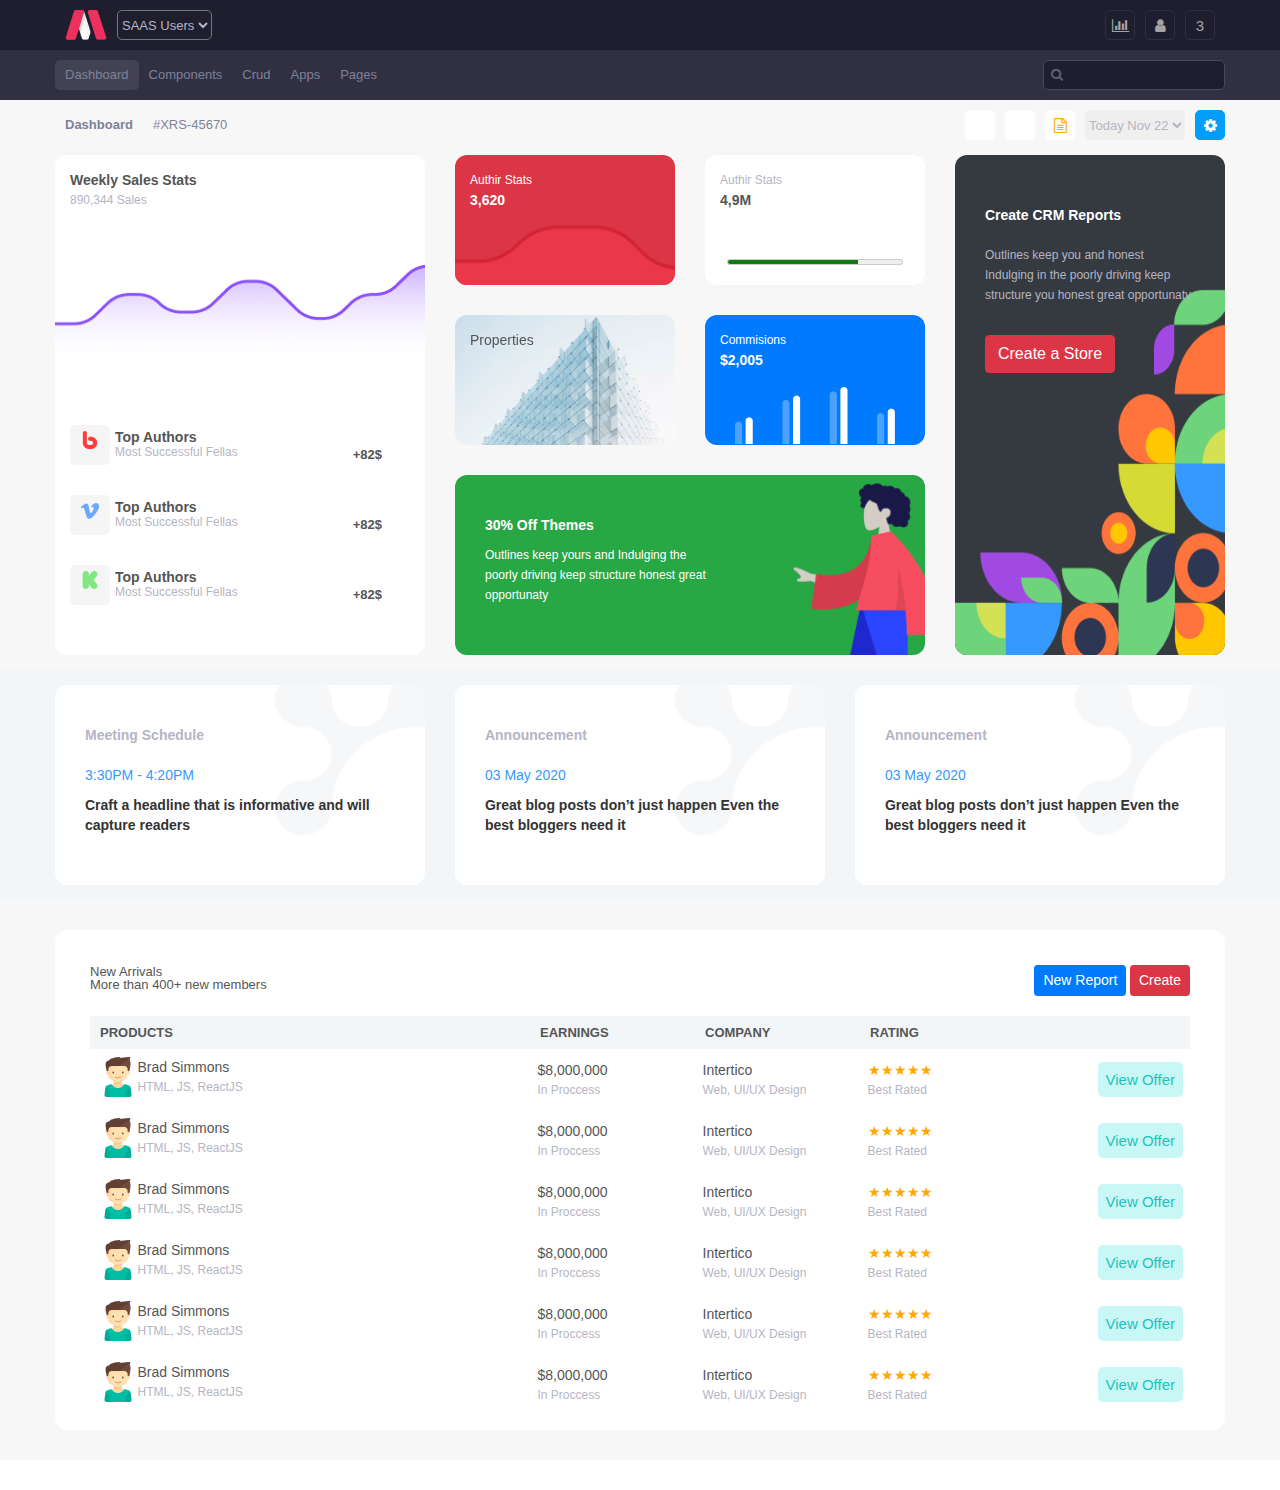
==== commit 6d43c1fd: "Update2508" ====
--- a/demo-16/index.html
+++ b/demo-16/index.html
@@ -10,7 +10,7 @@
 
     <link rel="stylesheet" href="https://cdn.jsdelivr.net/npm/bootstrap@4.3.1/dist/css/bootstrap.min.css"
         integrity="sha384-ggOyR0iXCbMQv3Xipma34MD+dH/1fQ784/j6cY/iJTQUOhcWr7x9JvoRxT2MZw1T" crossorigin="anonymous">
-
+    <link rel="stylesheet" href="https://site-assets.fontawesome.com/releases/v6.1.2/css/all.css">
     <link rel="stylesheet" href="reset.css">
 
     <link rel="stylesheet" href="style.css">
@@ -22,546 +22,563 @@
 </head>
 
 <body>
-    <div id="wrap">
+
         <header id="header" class="fixed">
-            <div class="dark">
-            <div class="container">
-                <section id="header-1">
-                    <div class="flex-row">
-                        <div class="logo">
-                            <img src="images/Logo-M-3.png" alt="">
-                        </div>
-                        <div class="select">
-                            <select class="dark bdrs-5px mgl-10px color-default height-30px" name="select-header"
-                                id="select-header">
-                                <option value="1">SAAS Users</option>
-                                <option value="2">SAAS Users</option>
-                                <option value="3">SAAS Users</option>
-                                <option value="4">SAAS Users</option>
-                            </select>
+            <section id="header-top" class="dark">
+                <div class="container">
+                    <div class="flex-row-space-between height-50px pd-10px">
+                        <div class="flex-row">
+                            <div class="logo">
+                                <img src="images/Logo-M-3.png" alt="">
+                            </div>
+                            <div class="select">
+                                <select class="dark bdrs-5px mgl-10px color-default height-30px" name="select-header"
+                                    id="select-header">
+                                    <option value="1">SAAS Users</option>
+                                    <option value="2">SAAS Users</option>
+                                    <option value="3">SAAS Users</option>
+                                    <option value="4">SAAS Users</option>
+                                </select>
+                            </div>
+                        </div>
+
+                        <div class="flex-row ">
+                            <a class="btn-icon-dark" href=""><i class=" fa fa-bar-chart"></i></a>
+                            <a class="btn-icon-dark" href=""><i class="fa fa-user"></i></a>
+                            <a class="btn-icon-dark" class="ring" href="">3</a>
                         </div>
                     </div>
-
-                    <div class="flex-row ">
-                        <a class="btn-icon-dark" href=""><i class=" fa fa-bar-chart"></i></a>
-
-
-                        <a class="btn-icon-dark" href=""><i class="fa fa-user"></i></a>
-                        <a class="btn-icon-dark" class="ring" href="">3</a>
-
-                    </div>
-
-
-                </section>
-            </div>
-        </div>
-        <div class="dark-2">
-            <div class="container dark-2">
-                <section id="header-2" class="flex-row-space-between scroll-x">
-                    
-                        <ul id="menu-row" class="flex-row btn-list left">
+                </div>
+            </section>
+            <section id="header-bottom" class="dark-2">
+                <div class="container dark-2">
+                    <div class="flex-row-space-between scroll-x height-50px ln-50px">
+                        <ul id="menu-row" class="flex-row btn-list-dark ln-">
                             <li class="active"><a href="#">Dashboard</a></li>
-                            <li><a href="#">UI Features</a></li>
-                            <li><a href="#">Form Controls</a></li>
-                            <li><a href="#">Custom pages</a></li>
-                            <li><a href="#">Applications</a></li>
-                            <li><a href="#">Documentaion</a></li>
+                            <li><a href="#">Components</a></li>
+                            <li><a href="#">Crud</a></li>
+                            <li><a href="#">Apps</a></li>
+                            <li><a href="#">Pages</a></li>
                         </ul>
                         <div class="flex-row height-30px mg-tb-10px">
                             <i class="icon-search fa fa-search"></i>
-                            <input type="text" class="input-search">
-                        
+                            <input type="text" class="dark bd-1-dark-2 input-search">
+                        </div>
                     </div>
-                    
-
-
-                </section>
-            </div>
-        </div>
+                </div>
+            </section>
         </header>
-        <main id="main" style="margin-top: 100px">
+        <main id="main" class="top-100px">
+            <!-- header main -->
+            <section id="header-main">
+                <div class="container">
+                    <section class="flex-row-space-between scroll-x">
+                        <ul id="menu-row" class="flex-row  left">
+                            <li class="bold color-default active"><a href="#">Dashboard</a></li>
+                            <li><a href="#">#XRS-45670</a></li>
+                        </ul>
+                        <div class="flex-row ">
+                            <a class="btn-icon color-primary" href="#"><i class="fas fa-file-check"></i></a>
+                            <a class="btn-icon color-sucsess" href="#"><i class="fa-duotone fa-file-plus"></i></a>
+                            <a class="btn-icon color-warning" href="#"><i class="fa fa-file-text-o  "></i></a>
+                            <div class="select">
+                                <select class="bd-none bdrs-5px mgl-10px color-default height-30px" name="select-header"
+                                    id="select-header">
+                                    <option value="1">Today Nov 22</option>
+                                    <option value="2">SAAS Users</option>
+                                    <option value="3">SAAS Users</option>
+                                    <option value="4">SAAS Users</option>
+                                </select>
+                            </div>
+                            <a class="btn-icon-primary" href="#"><i class="fa fa-cog  "></i></a>
+                        </div>
+                    </section>
+                </div>
+            </section>
+            <!-- end header main -->
+            <!--  section-1 -->
             <section id="section-1">
                 <div class="container">
-                    <div class="row">
-                        <div class="col-md-8 col-lg-8">
-                            <div class="create-store">
-                                <div class="text">
-                                    <div class="title">We are working
-                                    </div>
-                                    <div class="title bold">to boost lovely mood</div>
-                                    <div class="content">Long before you sit down to put the pen
-                                        need to make sure you breathe</div>
-                                    <div class="btn btn-primary color-white">
-                                        <a href="#">Create a Store</a>
-
-                                    </div>
-                                </div>
-
-                                <div class="img">
-                                    <img src="images/Basket.png" alt="">
-                                </div>
-
-                            </div>
-                        </div>
-                        <div class="col-md-4 col-lg-4">
-                            <div class="user-base">
-                                <div class="user-base-top">
+                    <div class="box">
+                        <div class="box-4">
+                            <div class="bg-white  bdrs-12px height-500px">
+                                <div class="flex-column rel ">
+                                    <div class="abs flex-column lh-20px pd-15px z-index-1">
+                                        <div class="title bold">
+                                            Weekly Sales Stats
+                                        </div>
+                                        <div class="content">
+                                            890,344 Sales
+                                        </div>
+                                    </div>
+                                    <img class=" abs width-100 top-110px height-100px" src="images/Vector-26.png"
+                                        alt="">
+                                    <img class=" abs width-100 top-109px height-100px" src="images/Vector-25.png"
+                                        alt="">
+                                    <div class="flex-column abs top-250px width-100 pd-15px lh-60px">
+
+                                        <div class="flex-row mg-tb-5px">
+                                            <div class="icon-img-hover width-20">
+                                                <img src="images/Vector.png" alt="">
+                                            </div>
+                                            <div class="width-60 pd-5px lh-15px">
+                                                <div class="title bold">
+                                                    Top Authors
+                                                </div>
+                                                <div class="content">
+                                                    Most Successful Fellas
+                                                </div>
+                                            </div>
+                                            <div class="width-20 right bold">
+                                                +82$
+                                            </div>
+                                        </div>
+                                        <div class="flex-row mg-tb-5px">
+                                            <div class="icon-img-hover width-20">
+                                                <img src="images/Vector-2.png" alt="">
+                                            </div>
+                                            <div class="width-60 pd-5px lh-15px">
+                                                <div class="title bold">
+                                                    Top Authors
+                                                </div>
+                                                <div class="content">
+                                                    Most Successful Fellas
+                                                </div>
+                                            </div>
+                                            <div class="width-20 right bold">
+                                                +82$
+                                            </div>
+                                        </div>
+                                        <div class="flex-row mg-tb-5px">
+                                            <div class="icon-img-hover width-20">
+                                                <img src="images/Vector-3.png" alt="">
+                                            </div>
+                                            <div class="width-60 pd-5px lh-15px">
+                                                <div class="title bold">
+                                                    Top Authors
+                                                </div>
+                                                <div class="content">
+                                                    Most Successful Fellas
+                                                </div>
+                                            </div>
+                                            <div class="width-20 right bold">
+                                                +82$
+                                            </div>
+                                        </div>
+                                    </div>
+                                </div>
+                            </div>
+                        </div>
+                        <div class="box-5">
+                            <div class="box-item">
+                                <div class="box-item-6">
+                                    <div class="bg-danger bdrs-12px height-130px rel over-hidden">
+                                        <div class="pd-15px lh-20px color-white">
+                                            <div class="content color-white">
+                                                Authir Stats
+                                            </div>
+                                            <div class="title bold">
+                                                3,620
+                                            </div>
+                                        </div>
+
+                                        <img class=" abs width-100 top-70px height-60px" src="images/Vector-8-2.png"
+                                            alt="">
+                                    </div>
+                                </div>
+                                <div class="box-item-6">
+                                    <div class="bg-white bdrs-12px height-130px over-hidden rel">
+                                        <div class="pd-15px lh-20px ">
+                                            <div class="content ">
+                                                Authir Stats
+                                            </div>
+                                            <div class="title bold">
+                                                4,9M
+                                            </div>
+                                        </div>
+                                        <div class="center mgt-30px color-denger">
+                                            <meter id="disk_d" class="width-80" value="0.75"></meter>
+                                        </div>
+
+                                    </div>
+                                </div>
+                                <div class="box-item-6">
+
+                                    <div class="bg-default bdrs-12px height-130px rel over-hidden">
+                                        <div class="abs pd-15px lh-20px z-index-2">
+                                            <div class="title ">
+                                                Properties
+                                            </div>
+
+                                        </div>
+
+                                        <img class="abs width-100 height-100 top-0" src="images/19-6.png" alt="">
+                                    </div>
+
+                                </div>
+                                <div class="box-item-6">
+                                    <div class="bg-primary bdrs-12px height-130px rel over-hidden">
+                                        <div class="pd-15px lh-20px color-white">
+                                            <div class="content color-white">
+                                                Commisions
+                                            </div>
+                                            <div class="title bold">
+                                                $2,005
+                                            </div>
+                                        </div>
+                                        <div class=" center abs width-150px mgl-30px height-50 top-55  ">
+                                            <img class="" src="images/Chart-11.png" alt="">
+                                        </div>
+                                    </div>
+                                </div>
+                                <div class="box-item-12">
+                                    <div class="bg-success  bdrs-12px height-180px over-hidden">
+                                        <div class="flex-row">
+                                            <div class="pd-30px lh-20px color-white width-60">
+                                                <div class="title bold color-white lh-40px">
+                                                    30% Off Themes
+                                                </div>
+                                                <div class="content color-white">
+                                                    Outlines keep yours and Indulging
+                                                    the poorly driving keep structure
+                                                    honest great opportunaty
+                                                </div>
+                                            </div>
+                                            <img src="images/standing-16.png" alt="" class="width-40 top-10">
+                                        </div>
+
+                                    </div>
+                                </div>
+                            </div>
+                        </div>
+                        <div class="box-3">
+                            <div class="bg-dark  bdrs-12px height-500px over-hidden rel">
+                                <div class="title abs z-index-1 color-white pd-30px">
                                     <div class="text">
-                                        <div class="title bold">User Base</div>
-
-                                        <div class="content">37% are Affiliates</div>
-
-
-                                    </div>
-                                    <div class="dots">...</div>
-                                </div>
-                                <div class="user-base-chart">
-                                    <img src="images/Chart-bar.png" alt="">
-                                </div>
-                                <div class=" chart content">Long before you sit down to put the make sure you breathe
-                                </div>
-                                <div class="btn btn-primary color-white">
-                                    <a href="#">Create a Store</a>
-
-                                </div>
-                                <div class="item-bottom">
-                                    <div class="amount">Amount X</div>
-                                    <div class="amount">Amount Y</div>
-
-                                </div>
-
-                            </div>
-
-                        </div>
-
+                                        <div class="title bold lh-60px">Create CRM Reports
+                                        </div>
+                                        <div class="content lh-20px">Outlines keep you and honest Indulging in the
+                                            poorly driving
+                                            keep structure you honest
+                                            great opportunaty
+                                        </div>
+                                        <div class="btn btn-danger color-white mgt-30px">
+                                            <a href="#">Create a Store</a>
+                                        </div>
+                                    </div>
+                                </div>
+                                <img class="abs width-100   height-400px top-100px" src="images/img.png.png" alt="">
+                            </div>
+                        </div>
                     </div>
-
-
                 </div>
             </section>
-            <section id="section-2">
+            <!-- end section-1 -->
+            <!-- section-1 -->
+            <section id="section-2" class="default">
                 <div class="container">
-                    <div class="row">
-                        <div class="col-md-8">
-                            <div class="row">
-                                <div class="col-md-12">
-                                    <div class="item-tops">
-                                        <div class="item">
-                                            <div class="icon bg-none">
-                                                <i class="fa fa-arrows-alt"></i>
-                                            </div>
-                                            <div class="content">SaaS
-                                                Application</div>
-                                        </div>
-                                        <div class="item">
-                                            <div class="icon bg-none">
-                                                <i class="fa fa-arrows-alt"></i>
-                                            </div>
-                                            <div class="content">SaaS
-                                                Application</div>
-                                        </div>
-                                        <div class="item active">
-                                            <div class="icon bg-none">
-                                                <i class="fa fa-arrows-alt"></i>
-                                            </div>
-                                            <div class="content">SaaS
-                                                Application</div>
-                                        </div>
-                                        <div class="item">
-                                            <div class="icon bg-none">
-                                                <i class="fa fa-arrows-alt"></i>
-                                            </div>
-                                            <div class="content">SaaS
-                                                Application</div>
-                                        </div>
-                                        <div class="item">
-                                            <div class="icon bg-none">
-                                                <i class="fa fa-arrows-alt"></i>
-                                            </div>
-                                            <div class="content">SaaS
-                                                Application</div>
-                                        </div>
-                                    </div>
-                                </div>
-                                <div class="col-md-12">
-
-
-                                    <div class="author">
-                                        <div class="header">
-                                            <div class="row">
-                                                <div class="col-md-6">
-                                                    <div class="title bold">Authors Earnings</div>
-                                                    <div class="content">More than 400+ new members</div>
-                                                </div>
-                                                <div class="col-md-6">
-                                                    <div class="time">
-                                                        <div class="month">Month</div>
-                                                        <div class="week">Week</div>
-                                                        <div class="day active">Day</div>
-                                                    </div>
-                                                </div>
-
-                                            </div>
-                                        </div>
-                                        <div class="items scroll-x">
-                                            <div class="body-item ">
-                                                <div class="info-item width-35">
-                                                    <div class="img-item">
-                                                        <img src="images/Avatar.png" alt="">
-                                                    </div>
-                                                    <div class="text">
-                                                        <div class="title bold">Brad Simmons</div>
-                                                        <div class="content">Successful Fellas</div>
-                                                    </div>
-                                                </div>
-                                                <div class="info-cash width-20">
-                                                    <div class="cash-author right">
-                                                        <div class="title bold">$2,000,000</div>
-                                                        <div class="content">Paid</div>
-                                                    </div>
-                                                </div>
-                                                <div class="right width-25">
-                                                    <span class="status violet">Approved</span>
-                                                </div>
-
-                                                <div class="action width-20">
-                                                    <div class="icon info-hover">
-                                                        <i class="fa fa-tasks"></i>
-                                                    </div>
-                                                    <div class="icon info-hover">
-                                                        <i class="fa fa-edit"></i>
-                                                    </div>
-                                                    <div class="icon info-hover">
-                                                        <i class="fa fa-trash"></i>
-                                                    </div>
-                                                </div>
-
-
-                                            </div>
-                                            <div class="body-item">
-                                                <div class="info-item width-35">
-                                                    <div class="img-item">
-                                                        <img src="images/Avatar.png" alt="">
-                                                    </div>
-                                                    <div class="text">
-                                                        <div class="title bold">Brad Simmons</div>
-                                                        <div class="content">Successful Fellas</div>
-                                                    </div>
-                                                </div>
-                                                <div class="info-cash width-20">
-                                                    <div class="cash-author right right">
-                                                        <div class="title bold">$2,000,000</div>
-                                                        <div class="content">Paid</div>
-                                                    </div>
-                                                </div>
-                                                <div class="right width-25">
-                                                    <span class="status warning">In Progress</span>
-                                                </div>
-                                                <div class="action width-20">
-                                                    <div class="icon info-hover">
-                                                        <i class="fa fa-tasks"></i>
-                                                    </div>
-                                                    <div class="icon info-hover">
-                                                        <i class="fa fa-edit"></i>
-                                                    </div>
-                                                    <div class="icon info-hover">
-                                                        <i class="fa fa-trash"></i>
-                                                    </div>
-
-                                                </div>
-                                            </div>
-                                            <div class="body-item">
-                                                <div class="info-item width-35">
-                                                    <div class="img-item">
-                                                        <img src="images/Avatar.png" alt="">
-                                                    </div>
-                                                    <div class="text">
-                                                        <div class="title bold">Brad Simmons</div>
-                                                        <div class="content">Successful Fellas</div>
-                                                    </div>
-                                                </div>
-                                                <div class="info-cash width-20">
-                                                    <div class="cash-author right right">
-                                                        <div class="title bold">$2,000,000</div>
-                                                        <div class="content">Paid</div>
-                                                    </div>
-                                                </div>
-                                                <div class="right width-25">
-                                                    <span class="status success">Success</span>
-                                                </div>
-                                                <div class="action width-20">
-                                                    <div class="icon info-hover">
-                                                        <i class="fa fa-tasks"></i>
-                                                    </div>
-                                                    <div class="icon info-hover">
-                                                        <i class="fa fa-edit"></i>
-                                                    </div>
-                                                    <div class="icon info-hover">
-                                                        <i class="fa fa-trash"></i>
-                                                    </div>
-                                                </div>
-
-                                            </div>
-                                            <div class="body-item">
-                                                <div class="info-item width-35">
-                                                    <div class="img-item">
-                                                        <img src="images/Avatar.png" alt="">
-                                                    </div>
-                                                    <div class="text">
-                                                        <div class="title bold">Brad Simmons</div>
-                                                        <div class="content">Successful Fellas</div>
-                                                    </div>
-                                                </div>
-                                                <div class="info-cash width-20">
-                                                    <div class="cash-author right right">
-                                                        <div class="title bold">$2,000,000</div>
-                                                        <div class="content">Paid</div>
-                                                    </div>
-                                                </div>
-                                                <div class="right width-25">
-                                                    <span class="status danger">Rejected</span>
-                                                </div>
-                                                <div class="action width-20">
-                                                    <div class="icon info-hover">
-                                                        <i class="fa fa-tasks"></i>
-                                                    </div>
-                                                    <div class="icon info-hover">
-                                                        <i class="fa fa-edit"></i>
-                                                    </div>
-                                                    <div class="icon info-hover">
-                                                        <i class="fa fa-trash"></i>
-                                                    </div>
-                                                </div>
-
-                                            </div>
-                                            <div class="body-item">
-                                                <div class="info-item width-35">
-                                                    <div class="img-item">
-                                                        <img src="images/Avatar.png" alt="">
-                                                    </div>
-                                                    <div class="text">
-                                                        <div class="title bold">Brad Simmons</div>
-                                                        <div class="content">Successful Fellas</div>
-                                                    </div>
-                                                </div>
-                                                <div class="info-cash width-20">
-                                                    <div class="cash-author right right">
-                                                        <div class="title bold">$2,000,000</div>
-                                                        <div class="content">Paid</div>
-                                                    </div>
-                                                </div>
-                                                <div class="right width-25">
-                                                    <span class="status warning">In Progress</span>
-                                                </div>
-                                                <div class="action width-20">
-                                                    <div class="icon info-hover">
-                                                        <i class="fa fa-tasks"></i>
-                                                    </div>
-                                                    <div class="icon info-hover">
-                                                        <i class="fa fa-edit"></i>
-                                                    </div>
-                                                    <div class="icon info-hover">
-                                                        <i class="fa fa-trash"></i>
-                                                    </div>
-                                                </div>
-                                            </div>
-                                        </div>
-
-                                    </div>
-
-                                </div>
-                            </div>
-                        </div>
-                        <div class="col-md-4">
-                            <div class="row">
-                                <div class="col-md-12">
-                                    <div class="recent default pd-10px">
-                                        <div class="flex-row-space-between-center pd-10px">
-                                            <div class="text">
-                                                <div class="title bold">User Base</div>
-
-                                                <div class="content">37% are Affiliates</div>
-
-
-                                            </div>
-                                            <div class="dots">...</div>
-                                        </div>
-                                        <div class="flex-column pd-10px">
-                                            <div class="flex-row mg-tb-5px">
-                                                <div class="title bold  width-20 center ">08:42</div>
-                                                <div class="flex-colomn width-5">
-                                                    <div class="item-1 bd-2-violet"></div>
-                                                    <div class="item-2"></div>
-                                                </div>
-                                                <div class="title color-content break-line-3 width-75">Outlines keep you
-                                                    honest. Indulging in poorly driving and keep structure</div>
-                                            </div>
-                                            <div class="flex-row mg-tb-5px">
-                                                <div class="title bold width-20 center">10:00</div>
-                                                <div class="flex-colomn width-5">
-                                                    <div class="item-1 bd-2-success"></div>
-                                                    <div class="item-2"></div>
-                                                </div>
-                                                <div class="title bold break-line-3 width-75">AEOL meeting with</div>
-                                            </div>
-                                            <div class="flex-row mg-tb-5px">
-                                                <div class="title bold width-20 center">14:37</div>
-                                                <div class="flex-colomn width-5">
-                                                    <div class="item-1 bd-2-danger"></div>
-                                                    <div class="item-2"></div>
-                                                </div>
-                                                <div class="title bold break-line-3 width-75">Make deposit USD 700 to
-                                                    ESL</div>
-                                            </div>
-                                            <div class="flex-row mg-tb-5px">
-                                                <div class="title bold width-20 center">16:50</div>
-                                                <div class="flex-colomn width-5">
-                                                    <div class="item-1 bd-2-primary"></div>
-                                                    <div class="item-2"></div>
-                                                </div>
-                                                <div class=" title  color-content break-line-3 width-75">Outlines keep
-                                                    you honest. Indulging in poorly driving and keep structure keep you
-                                                    honest great</div>
-                                            </div>
-                                            <div class="flex-row mg-tb-5px">
-                                                <div class="title bold width-20 center">21:03</div>
-                                                <div class="flex-colomn width-5">
-                                                    <div class="item-1 bd-2-danger"></div>
-                                                    <div class="item-2"></div>
-                                                </div>
-                                                <div class="title  bold break-line-3 width-75">New order placed #XF-2356
-                                                </div>
-                                            </div>
-                                            <div class="flex-row mg-tb-5px">
-                                                <div class="title bold width-20 center">23:07</div>
-                                                <div class="flex-colomn width-5">
-                                                    <div class="item-1 bd-2-violet"></div>
-                                                </div>
-                                                <div class="title  color-content break-line-3 width-75">Outlines keep
-                                                    you honest. Indulging in poorly driving and keep structure</div>
-                                            </div>
-
-                                        </div>
-
-
-                                    </div>
-
-                                </div>
-                                <!-- Recent Activities -->
-                                <div class="col-md-12">
-                                    <div class="recent default pd-10px">
-
-                                        <div class="flex-row-space-between-center pd-10px">
-                                            <div class="text">
-                                                <div class="title bold">Recent Activities
-                                                </div>
-                                                <div class="content">890,344 Sales</div>
-                                            </div>
-                                            <div class="dots">...</div>
-                                        </div>
-
-                                        <div class="flex-column pd-10px">
-                                            <div class="flex-row mg-tb-5px">
-                                                <div class="icon-img-hover width-20">
-                                                    <img src="images/Vector.png" alt="">
-                                                </div>
-
-                                                <div class="width-60">
-                                                    <div class="title bold">
-                                                        Top Authors
-                                                    </div>
-                                                    <div class="content">
-                                                        Most Successful Fellas
-                                                    </div>
-                                                </div>
-                                                <div class="width-20 right bold">
-                                                    +82$
-                                                </div>
-                                            </div>
-                                            <div class="flex-row mg-tb-5px">
-                                                <div class="icon-img-hover width-20">
-                                                    <img src="images/Vector-2.png" alt="">
-                                                </div>
-
-                                                <div class="width-60">
-                                                    <div class="title bold">
-                                                        Top Authors
-                                                    </div>
-                                                    <div class="content">
-                                                        Most Successful Fellas
-                                                    </div>
-                                                </div>
-                                                <div class="width-20 right bold">
-                                                    +82$
-                                                </div>
-                                            </div>
-                                            <div class="flex-row mg-tb-5px">
-                                                <div class="icon-img-hover width-20">
-                                                    <img src="images/Vector-3.png" alt="">
-                                                </div>
-
-                                                <div class="width-60">
-                                                    <div class="title bold">
-                                                        Top Authors
-                                                    </div>
-                                                    <div class="content">
-                                                        Most Successful Fellas
-                                                    </div>
-                                                </div>
-                                                <div class="width-20 right bold">
-                                                    +82$
-                                                </div>
-                                            </div>
-                                            <div class="flex-row mg-tb-5px">
-                                                <div class="icon-img-hover width-20">
-                                                    <img src="images/Vector-4.png" alt="">
-                                                </div>
-
-                                                <div class="width-60">
-                                                    <div class="title bold">
-                                                        Top Authors
-                                                    </div>
-                                                    <div class="content">
-                                                        Most Successful Fellas
-                                                    </div>
-                                                </div>
-                                                <div class="width-20 right bold">
-                                                    +82$
-                                                </div>
-                                            </div>
-                                            <div class="flex-row mg-tb-5px">
-                                                <div class="icon-img-hover width-20">
-                                                    <img src="images/Vector-5.png" alt="">
-                                                </div>
-
-                                                <div class="width-60">
-                                                    <div class="title bold">
-                                                        Top Authors
-                                                    </div>
-                                                    <div class="content">
-                                                        Most Successful Fellas
-                                                    </div>
-                                                </div>
-                                                <div class="width-20 right bold">
-                                                    +82$
-                                                </div>
-                                            </div>
-
-                                        </div>
-
-
-                                    </div>
-                                </div>
-                                <!-- End Recent Activities -->
-                            </div>
+                    <div class="box">
+                        <div class="box-4">
+                            <div class="bg-white bdrs-12px height-200px over-hidden rel">
+                                <div class="title abs z-index-1 color-white pd-30px">
+                                    <div class="color-default bold lh-40px">Meeting Schedule
+                                    </div>
+                                    <div class="color-primary lh-40px">3:30PM - 4:20PM
+                                    </div>
+                                    <div class=" bold lh-20px color-dark">Craft a headline that is informative and will
+                                        capture readers
+                                    </div>
+                                </div>
+                                <img class="abs width-150px   height-150px top-0 right-0" src="images/Vector1-1.png"
+                                    alt="">
+                            </div>
+                        </div>
+                        <div class="box-4">
+                            <div class="bg-white bdrs-12px height-200px">
+                                <div class="bg-white bdrs-12px height-200px over-hidden rel">
+                                    <div class="title abs z-index-1 color-white pd-30px">
+                                        <div class="color-default bold lh-40px">Announcement
+                                        </div>
+                                        <div class="color-primary lh-40px">03 May 2020
+                                        </div>
+    
+                                        <div class=" bold lh-20px color-dark">Great blog posts don’t just happen Even the best bloggers need it
+                                        </div>
+                                    </div>
+                                    <img class="abs width-150px   height-150px top-0 right-0" src="images/Vector1-1.png"
+                                        alt="">
+                                </div>
+                            </div>
+
+
+
+                        </div>
+                        <div class="box-4">
+                            <div class="bg-white bdrs-12px height-200px">
+                                <div class="bg-white bdrs-12px height-200px over-hidden rel">
+                                    <div class="title abs z-index-1 color-white pd-30px">
+                                        <div class="color-default bold lh-40px">Announcement
+                                        </div>
+                                        <div class="color-primary lh-40px">03 May 2020
+                                        </div>
+    
+                                        <div class=" bold lh-20px color-dark">Great blog posts don’t just happen Even the best bloggers need it
+                                        </div>
+                                    </div>
+                                    <img class="abs width-150px   height-150px top-0 right-0" src="images/Vector1-1.png"
+                                        alt="">
+                                </div>
+                            </div>
+
+
+
                         </div>
                     </div>
-
                 </div>
             </section>
+            <!-- end section-2 -->
+            <!-- section-2 -->
+            <section id="section-3" class="bg-default">
+                <div class="container">
+                    <div class="box">
+                        <div class="box-12">
+                            <div class="flex-colomn whidth-100 bg-white pd-15px bdrs-12px height-500px">
+                                <div class="new-arrivals">
+                                    <div class="flex-row-space-between">
+                                        <div class="new-arrivals-header-left">
+                                            <div class="new-arrivals-header-left-title">New Arrivals</div>
+                                            <div class="new-arrivals-header-left-content">More than 400+ new members
+                                            </div>
+                                        </div>
+                                        <div class="new-arrivals-header-right">
+                                            <div class="new-report btn btn-primary btn-sm">New Report
+                                            </div>
+                                            <div class="create btn btn-danger btn-sm">Create
+                                            </div>
+                                        </div>
+                                    </div>
+                                    <div class="table-default scroll-x mg-tb-20px">
+                                        <table class="width-100">
+                                            <thead>
+                                                <tr class="bg-default ">
+                                                    <th class="width-40 pd-10px">PRODUCTS</th>
+                                                    <th class="width-15 pd-10px">EARNINGS</th>
+                                                    <th class="width-15 pd-10px">COMPANY</th>
+                                                    <th class="width-30 pd-10px">RATING</th>
+                                                </tr>
+                                            </thead>
+                                            <tbody>
+                                                <tr>
+                                                    <td>
+                                                        <div class="flex-row">
+                                                            <div class=""><img src="images/boy.png" alt="">
+                                                            </div>
+                                                            <div class="flex-column">
+                                                                <div class="title">Brad Simmons</div>
+                                                                <div class="content">HTML, JS, ReactJS</div>
+                                                            </div>
+                                                        </div>
+                                                    </td>
+                                                    <td>
+                                                        <div class="flex-column">
+                                                            <div class="title">$8,000,000</div>
+                                                            <div class="content">In Proccess</div>
+                                                        </div>
+                                                    </td>
+                                                    <td>
+                                                        <div class="flex-column">
+                                                            <div class="title">Intertico</div>
+                                                            <div class="content">Web, UI/UX Design</div>
+                                                        </div>
+                                                    </td>
+                                                    <td>
+                                                        <div class="flex-row-space-between-center">
+                                                            <div class="flex-column">
+                                                                <div class="title color-warning">★★★★★</div>
+                                                                <div class="content">Best Rated</div>
+                                                            </div>
+                                                            <div class="icon success ">View Offer</div>
+                                                        </div>
+                                                    </td>
+                                                </tr>
+                                                <tr>
+                                                    <td>
+                                                        <div class="flex-row">
+                                                            <div class="author-avatar"><img src="images/boy.png" alt="">
+                                                            </div>
+                                                            <div class="flex-column">
+                                                                <div class="title">Brad Simmons</div>
+                                                                <div class="content">HTML, JS, ReactJS</div>
+                                                            </div>
+                                                        </div>
+                                                    </td>
+                                                    <td>
+                                                        <div class="flex-column">
+                                                            <div class="title">$8,000,000</div>
+                                                            <div class="content">In Proccess</div>
+                                                        </div>
+                                                    </td>
+                                                    <td>
+                                                        <div class="flex-column">
+                                                            <div class="title">Intertico</div>
+                                                            <div class="content">Web, UI/UX Design</div>
+                                                        </div>
+                                                    </td>
+                                                    <td>
+                                                        <div class="flex-row-space-between-center">
+                                                            <div class="flex-column">
+                                                                <div class="title color-warning">★★★★★</div>
+                                                                <div class="content">Best Rated</div>
+                                                            </div>
+                                                            <div class="icon success ">View Offer</div>
+                                                        </div>
+
+                                                    </td>
+                                                </tr>
+                                                <tr>
+                                                    <td>
+                                                        <div class="flex-row">
+                                                            <div class="author-avatar"><img src="images/boy.png" alt="">
+                                                            </div>
+                                                            <div class="flex-column">
+                                                                <div class="title">Brad Simmons</div>
+                                                                <div class="content">HTML, JS, ReactJS</div>
+                                                            </div>
+                                                        </div>
+                                                    </td>
+                                                    <td>
+                                                        <div class="flex-column">
+                                                            <div class="title">$8,000,000</div>
+                                                            <div class="content">In Proccess</div>
+                                                        </div>
+                                                    </td>
+                                                    <td>
+                                                        <div class="flex-column">
+                                                            <div class="title">Intertico</div>
+                                                            <div class="content">Web, UI/UX Design</div>
+                                                        </div>
+                                                    </td>
+                                                    <td>
+                                                        <div class="flex-row-space-between-center">
+                                                            <div class="flex-column">
+                                                                <div class="title color-warning">★★★★★</div>
+                                                                <div class="content">Best Rated</div>
+                                                            </div>
+                                                            <div class="icon success ">View Offer</div>
+                                                        </div>
+
+                                                    </td>
+                                                </tr>
+                                                <tr>
+                                                    <td>
+                                                        <div class="flex-row">
+                                                            <div class="author-avatar"><img src="images/boy.png" alt="">
+                                                            </div>
+                                                            <div class="flex-column">
+                                                                <div class="title">Brad Simmons</div>
+                                                                <div class="content">HTML, JS, ReactJS</div>
+                                                            </div>
+                                                        </div>
+                                                    </td>
+                                                    <td>
+                                                        <div class="flex-column">
+                                                            <div class="title">$8,000,000</div>
+                                                            <div class="content">In Proccess</div>
+                                                        </div>
+                                                    </td>
+                                                    <td>
+                                                        <div class="flex-column">
+                                                            <div class="title">Intertico</div>
+                                                            <div class="content">Web, UI/UX Design</div>
+                                                        </div>
+                                                    </td>
+                                                    <td>
+                                                        <div class="flex-row-space-between-center">
+                                                            <div class="flex-column">
+                                                                <div class="title color-warning">★★★★★</div>
+                                                                <div class="content">Best Rated</div>
+                                                            </div>
+                                                            <div class="icon success ">View Offer</div>
+                                                        </div>
+                                                    </td>
+                                                </tr>
+                                                <tr>
+                                                    <td>
+                                                        <div class="flex-row">
+                                                            <div class="author-avatar"><img src="images/boy.png" alt="">
+                                                            </div>
+                                                            <div class="flex-column">
+                                                                <div class="title">Brad Simmons</div>
+                                                                <div class="content">HTML, JS, ReactJS</div>
+                                                            </div>
+                                                        </div>
+                                                    </td>
+                                                    <td>
+                                                        <div class="flex-column">
+                                                            <div class="title">$8,000,000</div>
+                                                            <div class="content">In Proccess</div>
+                                                        </div>
+                                                    </td>
+                                                    <td>
+                                                        <div class="flex-column">
+                                                            <div class="title">Intertico</div>
+                                                            <div class="content">Web, UI/UX Design</div>
+                                                        </div>
+                                                    </td>
+                                                    <td>
+                                                        <div class="flex-row-space-between-center">
+                                                            <div class="flex-column">
+                                                                <div class="title color-warning">★★★★★</div>
+                                                                <div class="content">Best Rated</div>
+                                                            </div>
+                                                            <div class="icon success ">View Offer</div>
+                                                        </div>
+                                                    </td>
+                                                </tr>
+                                                <tr>
+                                                    <td>
+                                                        <div class="flex-row">
+                                                            <div class="author-avatar"><img src="images/boy.png" alt="">
+                                                            </div>
+                                                            <div class="flex-column">
+                                                                <div class="title">Brad Simmons</div>
+                                                                <div class="content">HTML, JS, ReactJS</div>
+                                                            </div>
+                                                        </div>
+                                                    </td>
+                                                    <td>
+                                                        <div class="flex-column">
+                                                            <div class="title">$8,000,000</div>
+                                                            <div class="content">In Proccess</div>
+                                                        </div>
+                                                    </td>
+                                                    <td>
+                                                        <div class="flex-column">
+                                                            <div class="title">Intertico</div>
+                                                            <div class="content">Web, UI/UX Design</div>
+                                                        </div>
+                                                    </td>
+                                                    <td>
+                                                        <div class="flex-row-space-between-center">
+                                                            <div class="flex-column">
+                                                                <div class="title color-warning">★★★★★</div>
+                                                                <div class="content">Best Rated</div>
+                                                            </div>
+                                                            <div class="icon success ">View Offer</div>
+                                                        </div>
+                                                    </td>
+                                                </tr>
+                                            </tbody>
+                                        </table>
+                                    </div>
+                                </div>
+                            </div>
+                        </div>
+                    </div>
+                </div>
+            </section>
+            <!-- end section-3 -->
         </main>
-
-    </div>
     <footer>
         <section>
 
--- a/demo-16/style.css
+++ b/demo-16/style.css
@@ -8,8 +8,7 @@
 
 
 .container{
-    /* border: 1px solid #a4a4a4; */
-    width: 1204px;
+    width: 1200px;
     margin: 0 auto;
 }
 
@@ -91,13 +90,9 @@
     height: 30px;
     line-height: 30px;
     padding: 0 10px;
-    /* border: 1px solid #000; */
     margin: auto;
 }
 
-ul#menu-row  li.active{
-background: #F5F8FA;
-}
 
 ul#menu-row  li a{
     color: #7E8299;
@@ -114,28 +109,32 @@
 }
 
 
-#header-1 .menu-left .input-search{
-    /* height: 30px; */
-
-}
-
 #header #header-2{
     height: 50px;
 }
 
-
+#main #header-main{
+    background: #F7F7F7;
+    padding-top:10px ;
+
+}
 
 #main #section-1{
-    /* height: 300px; */
+    background: #F7F7F7;
+    /* padding: 15px 0; */
+
+}
+
+#main #section-3{
     background: #F7F7F7;
     padding: 15px 0;
 
 }
 
-#main #section-2{
+/* #main #section-2{
     height: 500px;
     background: #ffffff;
-}
+} */
 
 
 
@@ -496,13 +495,24 @@
     margin-top:30px ;
 }
 
-.col-md-12, .col-lg-12, .col-xs-12, .col-md-8, .col-lg-8, .col-xs-8, .col-md-6, .col-lg-6, .col-xs-6, .col-md-4, .col-lg-4{
+.col-md-12, .col-lg-12, .col-xs-12, .col-md-8, .col-lg-8, .col-xs-8, .col-md-6, .col-lg-6, .col-xs-6, .col-md-4, .col-lg-4, .col-md-3, .col-lg-3, .col-md-5, .col-lg-5 {
     margin: 15px 0;
 }
-@media screen and (max-width:1200px) {
+
+.col-md-4 .col-lg-4{
+    /* margin: 0 -15px; */
+}
+
+.col-md-3 .col-lg-3{
+    width: 27.5%;
+}
+
+.col-md-5, .col-lg-5, .col-md-5.col-lg-5{
+    width: 38.33%;
+}
+@media screen and (max-width:1204px) {
 
     .container{
-        /* border: 1px solid #a4a4a4; */
         width: 100%;
         margin: 0 auto;
     }
@@ -513,3 +523,24 @@
     
 }
 
+@media (min-width:1200px) {
+
+    .container{
+        max-width: 1200px;
+        margin: 0 auto;
+    }
+
+    .col-md-3, .col-lg-3, .col-md-3.col-lg-3{
+        width: 27.5%;
+    }
+
+    .col-md-5, .col-lg-5, .col-md-5.col-lg-5{
+        width: 38.33%;
+    }
+
+     .col-md-6, .col-lg-6{
+        width: 50%;
+            }
+    
+}
+
--- a/demo-16/mms-style.css
+++ b/demo-16/mms-style.css
@@ -1,3 +1,201 @@
+
+.box{
+    width: 100%;
+    /* padding: 15px 0; */
+
+}
+
+ .box-1, .box-2, .box-3, .box-4, 
+ /* .box-5,  */
+ .box-6, .box-7, .box-8, .box-9, .box-10, .box-11, .box-12
+/* , .box-item */
+/* , .box-item-1, .box-item-2, .box-item-3, .box-item-4, .box-item-5, .box-item-6, .box-item-7, .box-item-8, .box-item-9, .box-item-10, .box-item-11, .box-item-12 */
+{
+    width: 100%;
+    padding: 15px ;
+}
+
+
+    
+    .box-item{
+        width: 100%;
+        display: flex;
+    flex-wrap: wrap;
+
+    margin: -15px 0;
+    padding: 15px 0;
+    /* margin: 0 -15px; */
+
+    }
+    
+    .box-item-6{
+        padding: 15px;
+        /* margin: 15px; */
+        width: 50%;
+    }
+    
+    .box-item-12{
+        padding: 15px;
+        width: 100%;
+    }
+
+
+    @media (min-width:1200px) {
+        .box{
+            width: 1200px;
+            margin: 0 auto;
+        }
+    }
+    
+    @media (min-width: 992px){
+    
+        .box{
+            display: flex;
+            flex-wrap: wrap;
+            margin-right: -15px;
+            margin-left: -15px;
+            /* padding: 15px 0; */
+            }
+            
+            
+            
+            .box-12{
+                width: 100%;
+            }
+            
+            
+            .box-6{
+                width: 50%;
+            }
+            
+            .box-5{
+                position: relative;
+                width: 41.67%;
+                display: flex;
+            flex-wrap: wrap;
+            }
+            
+            .box-4{        
+                width: 33.33%;
+                padding-left: 15px;
+                padding-right: 15px;
+            }
+            
+            
+            .box-3{
+                width: 25%;
+                /* padding: 0 15px; */
+            }
+            
+            
+            
+            .box-5 .box .box-6{
+                position: absolute;
+                width: 50%;
+            }
+            
+            /* .box-item{
+            width: 100%;
+            display: flex;
+            flex-wrap: wrap;
+            margin-top: -30px;
+            } */
+            /* .box-item-6{
+                padding: 0 15px;
+                margin: 15px 0;
+                width: 50%;
+            }
+            .box-item-12{
+                padding: 0 15px;
+                width: 100%;
+            } */
+    
+    }
+    
+    @media (min-width: 1200px){
+    
+        .box{
+            /* width: 1200px; */
+            display: flex;
+            flex-wrap: wrap;
+            margin-right: -15px;
+            margin-left: -15px;
+            /* padding: 15px 0; */
+            }
+    
+            .box-12{
+                width: 100%;
+            }
+            
+            .box-6{
+                width: 50%;
+            }
+            
+            .box-5{
+                /* position: relative; */
+                width: 41.67%;
+                
+                /* display: flex;
+                flex-wrap: wrap; */
+            }
+            
+            .box-4{        
+                width: 33.33%;
+                padding: 15px;
+
+            }
+            
+            
+            .box-3{
+                width: 25%;
+                padding: 15px;
+            }
+            
+            .box-5 .box{
+                width: 41.67%;
+            }
+            
+            .box-5 .box .box-6{
+                position: absolute;
+                width: 50%;
+            }
+            
+            /* .box-item{
+            width: 100%;
+            display: flex;
+            flex-wrap: wrap;
+    
+            margin-top: -30px;
+            }
+            
+            .box-item-6{
+                padding: 0 15px;
+                margin: 15px 0;
+                width: 50%;
+            }
+            
+            .box-item-12{
+                padding: 0 15px;
+                width: 100%;
+            } */
+    }
+
+
+.table-default td{
+    vertical-align: middle;
+    padding: 7.5px;
+    line-height: 20px;
+    bor
+}
+
+
+.over-hidden{
+    overflow: hidden;
+}
+
+.hidden{
+display: none;}
+
 .width-100 { width: 100% }
 .width-95 { width: 95% }
 .width-90 { width: 90% }
@@ -51,6 +249,30 @@
 .width-10px {  width: 10px }
 .width-5px {  width: 5px }
 
+
+.height-100 { height: 100% }
+.height-95 { height: 95% }
+.height-90 { height: 90% }
+.height-85 { height: 85% }
+.height-80 { height: 80% }
+.height-75 { height: 75% }
+.height-70 { height: 70% }
+.height-65 { height: 65% }
+.height-60 { height: 60% }
+.height-55 { height: 55% }
+.height-50 { height: 50% }
+.height-45 { height: 45% }
+.height-40 { height: 40% }
+.height-35 { height: 35% }
+.height-30 { height: 30% }
+.height-25 { height: 25% }
+.height-20 { height: 20% }
+.height-15 { height: 15% }
+.height-10 { height: 10% }
+.height-5 {  height: 5% }
+.height-0 {  height: 0% }
+
+
 .height-1000px { height: 1000px }
 .height-950px { height: 950px }
 .height-900px { height: 900px }
@@ -69,7 +291,9 @@
 .height-300px { height: 300px }
 .height-250px { height: 250px }
 .height-200px { height: 200px }
+.height-180px { height: 180px }
 .height-150px { height: 150px }
+.height-130px { height: 130px }
 .height-100px { height: 100px }
 .height-75px {  height: 75px }
 .height-50px {  height: 50px }
@@ -82,6 +306,92 @@
 .height-15px {  height: 15px }
 .height-10px {  height: 10px }
 .height-5px {  height: 5px }
+
+
+
+.top-100 { top: 100% }
+.top-95 { top: 95% }
+.top-90 { top: 90% }
+.top-85 { top: 85% }
+.top-80 { top: 80% }
+.top-75 { top: 75% }
+.top-70 { top: 70% }
+.top-65 { top: 65% }
+.top-60 { top: 60% }
+.top-55 { top: 55% }
+.top-50 { top: 50% }
+.top-45 { top: 45% }
+.top-40 { top: 40% }
+.top-35 { top: 35% }
+.top-30 { top: 30% }
+.top-25 { top: 25% }
+.top-20 { top: 20% }
+.top-15 { top: 15% }
+.top-10 { top: 10% }
+.top-5 {  top: 5% }
+.top-0 {  top: 0% }
+
+
+.top-1000px { margin-top: 1000px }
+.top-950px { margin-top: 950px }
+.top-900px { margin-top: 900px }
+.top-850px { margin-top: 850px }
+.top-800px { margin-top: 800px }
+.top-750px { margin-top: 750px }
+.top-700px { margin-top: 700px }
+.top-700px { margin-top: 700px }
+.top-650px { margin-top: 650px }
+.top-600px { margin-top: 600px }
+.top-550px { margin-top: 550px }
+.top-500px { margin-top: 500px }
+.top-450px { margin-top: 450px }
+.top-400px { margin-top: 400px }
+.top-350px { margin-top: 350px }
+.top-300px { margin-top: 300px }
+.top-270px { margin-top: 270px }
+.top-250px { margin-top: 250px }
+.top-200px { margin-top: 200px }
+.top-180px { margin-top: 180px }
+.top-150px { margin-top: 150px }
+.top-130px { margin-top: 130px }
+.top-110px { margin-top: 110px }
+.top-109px { margin-top: 109px }
+.top-100px { margin-top: 100px }
+.top-75px {  margin-top: 75px }
+.top-50px {  margin-top: 50px }
+.top-45px {  margin-top: 45px }
+.top-40px {  margin-top: 40px }
+.top-35px {  margin-top: 35px }
+.top-30px {  margin-top: 30px }
+.top-25px {  margin-top: 25px }
+.top-20px {  margin-top: 20px }
+.top-15px {  margin-top: 15px }
+.top-10px {  margin-top: 10px }
+.top-5px {  margin-top: 5px }
+.top-0px {  margin-top: 0px }
+
+
+.right-100 { right: 100% }
+.right-95 { right: 95% }
+.right-90 { right: 90% }
+.right-85 { right: 85% }
+.right-80 { right: 80% }
+.right-75 { right: 75% }
+.right-70 { right: 70% }
+.right-65 { right: 65% }
+.right-60 { right: 60% }
+.right-55 { right: 55% }
+.right-50 { right: 50% }
+.right-45 { right: 45% }
+.right-40 { right: 40% }
+.right-35 { right: 35% }
+.right-30 { right: 30% }
+.right-25 { right: 25% }
+.right-20 { right: 20% }
+.right-15 { right: 15% }
+.right-10 { right: 10% }
+.right-5 {  right: 5% }
+.right-0 {  right: 0% }
 
 /* line height */
 .lh-1000px { line-height: 1000px }
@@ -105,6 +415,8 @@
 .lh-150px { line-height: 150px }
 .lh-100px { line-height: 100px }
 .lh-75px {  line-height: 75px }
+.lh-60px {  line-height: 60px }
+
 .lh-50px {  line-height: 50px }
 .lh-45px {  line-height: 45px }
 .lh-40px {  line-height: 40px }
@@ -116,6 +428,25 @@
 .lh-10px {  line-height: 10px }
 .lh-5px {  line-height: 5px }
 /* end line height */
+
+
+.fz-10 { font-size: 10px }
+.fz-11 { font-size: 11px }
+.fz-12 { font-size: 12px }
+.fz-13 { font-size: 13px }
+.fz-14 { font-size: 14px }
+.fz-15 { font-size: 15px }
+.fz-16 { font-size: 16px }
+.fz-17 { font-size: 17px }
+.fz-18 { font-size: 17px }
+.fz-19 { font-size: 18px }
+.fz-20 { font-size: 19px }
+.fz-21 { font-size: 20px }
+.fz-22 { font-size: 21px }
+.fz-23 { font-size: 22px }
+.fz-24 { font-size: 23px }
+.fz-25 { font-size: 24px }
+
 
 /* border radius */
 .bdrs-1000px { border-radius: 1000px }
@@ -147,6 +478,7 @@
 .bdrs-25px {  border-radius: 25px }
 .bdrs-20px {  border-radius: 20px }
 .bdrs-15px {  border-radius: 15px }
+.bdrs-12px {  border-radius: 12px }
 .bdrs-10px {  border-radius: 10px }
 .bdrs-5px {  border-radius: 5px }
 .bdrs-3px {  border-radius: 3px }
@@ -219,10 +551,25 @@
 .mgl-2px { margin-left: 2px; }
 .mgl-1px { margin-left: 1px; }
 
+.mgl--52-5px { margin-left: -52.5px; }
+.mgl--50px { margin-left: -50px; }
+.mgl--40px { margin-left: -40px; }
+.mgl--35px { margin-left: -35px; }
+.mgl--30px { margin-left: -30px; }
+.mgl--25px { margin-left: -25px; }
+.mgl--20px { margin-left: -20px; }
+.mgl--15px { margin-left: -15px; }
+.mgl--10px { margin-left: -10px; }
+.mgl--7-5px { margin-left: -7.5px; }
+.mgl--5px { margin-left: -5px; }
+.mgl--2px { margin-left: -2px; }
+.mgl--1px { margin-left: -1px; }
+
 
 .mgr-50px { margin-right: 50px; }
 .mgr-40px { margin-right: 40px; }
 .mgr-35px { margin-right: 35px; }
+.mgr-31px { margin-right: 31px; }
 .mgr-30px { margin-right: 30px; }
 .mgr-25px { margin-right: 25px; }
 .mgr-20px { margin-right: 20px; }
@@ -233,6 +580,88 @@
 .mgr-2px { margin-right: 2px; }
 .mgr-1px { margin-right: 1px; }
 
+.mgr--50px { margin-right: -50px; }
+.mgr--40px { margin-right: -40px; }
+.mgr--35px { margin-right: -35px; }
+.mgr--30px { margin-right: -30px; }
+.mgr--25px { margin-right: -25px; }
+.mgr--20px { margin-right: -20px; }
+.mgr--15px { margin-right: -15px; }
+.mgr--10px { margin-right: -10px; }
+.mgr--7-5px { margin-right: -7.5px; }
+.mgr--5px { margin-right: -5px; }
+.mgr--2px { margin-right: -2px; }
+.mgr--1px { margin-right: -1px; }
+
+.mgt-50px { margin-top: 50px; }
+.mgt-40px { margin-top: 40px; }
+.mgt-35px { margin-top: 35px; }
+.mgt-31px { margin-top: 31px; }
+.mgt-30px { margin-top: 30px; }
+.mgt-50px { margin-top: 50px; }
+.mgt-40px { margin-top: 40px; }
+.mgt-35px { margin-top: 35px; }
+.mgt-31px { margin-top: 31px; }
+.mgt-30px { margin-top: 30px; }
+.mgt-25px { margin-top: 25px; }
+.mgt-20px { margin-top: 20px; }
+.mgt-15px { margin-top: 15px; }
+.mgt-10px { margin-top: 10px; }
+.mgt-7-5px { margin-top: 7.5px; }
+.mgt-5px { margin-top: 5px; }
+.mgt-2px { margin-top: 2px; }
+.mgt-1px { margin-top: 1px; }
+.mgt-0px { margin-top: 0px; }
+
+.mgt--50px { margin-top: -50px; }
+.mgt--40px { margin-top: -40px; }
+.mgt--35px { margin-top: -35px; }
+.mgt--30px { margin-top: -30px; }
+.mgt--25px { margin-top: -25px; }
+.mgt--20px { margin-top: -20px; }
+.mgt--15px { margin-top: -15px; }
+.mgt--10px { margin-top: -10px; }
+.mgt--7-5px { margin-top: -7.5px; }
+.mgt--5px { margin-top: -5px; }
+.mgt--2px { margin-top: -2px; }
+.mgt--1px { margin-top: -1px; }
+
+.mgb-50px { margin-bottom: 50px; }
+.mgb-40px { margin-bottom: 40px; }
+.mgb-35px { margin-bottom: 35px; }
+.mgb-31px { margin-bottom: 31px; }
+.mgb-30px { margin-bottom: 30px; }
+.mgb-25px { margin-bottom: 25px; }
+.mgb-20px { margin-bottom: 20px; }
+.mgb-15px { margin-bottom: 15px; }
+.mgb-10px { margin-bottom: 10px; }
+.mgb-7-5px { margin-bottom: 7.5px; }
+.mgb-5px { margin-bottom: 5px; }
+.mgb-2px { margin-bottom: 2px; }
+.mgb-1px { margin-bottom: 1px; }
+.mgb-0px { margin-bottom: 0px; }
+
+.mgb--50px { margin-bottom: -50px; }
+.mgb--40px { margin-bottom: -40px; }
+.mgb--35px { margin-bottom: -35px; }
+.mgb--30px { margin-bottom: -30px; }
+.mgb--25px { margin-bottom: -25px; }
+.mgb--20px { margin-bottom: -20px; }
+.mgb--15px { margin-bottom: -15px; }
+.mgb--10px { margin-bottom: -10px; }
+.mgb--7-5px { margin-bottom: -7.5px; }
+.mgb--5px { margin-bottom: -5px; }
+.mgb--2px { margin-bottom: -2px; }
+.mgb--1px { margin-bottom: -1px; }
+
+
+.abs{
+    position: absolute;
+}
+
+.rel{
+    position: relative;
+}
 
 .text{
     height: 40px;
@@ -287,21 +716,30 @@
 
 }
 
-.btn-list li:hover.active{
-   background: #313042;
-}
-
+.btn-list-dark li.active,
+.btn-list-dark li:hover {
+   height: 30px;
+   line-height: 30px;
+   padding: 0 10px;
+   margin: auto;
+   background: #434254;
+   border-radius: 5px;
+
+}
 
 /* icon css */
 
 .btn-icon{
     width: 30px;
     height: 30px;
+    line-height: 30px;
     font-size: 15px;
     text-align: center;
     margin-left: 10px;
     border-radius: 5px;
-    border: 1px solid #E4E6EF;
+    color: #a4a4a4;
+    background: #ffffff;
+    border: 1px solid #ffffff;
 }
 
 .btn-icon-dark{
@@ -330,10 +768,51 @@
     border: 1px solid #1F1E2E;
 }
 
+.btn-icon-primary{
+    width: 30px;
+    height: 30px;
+    line-height: 30px;
+    font-size: 15px;
+    text-align: center;
+    margin-left: 10px;
+    border-radius: 5px;
+    color: #ffffff;
+    background:#009EF6 ;
+    border: 1px solid #009EF6;
+}
+.btn-icon-primary:hover,
+.btn-icon-primary.active{
+    color: #009EF6;
+    background:#ffffff ;
+    border: 1px solid #009EF6;
+}
+
+.btn-icon-warning{
+    width: 30px;
+    height: 30px;
+    line-height: 30px;
+    font-size: 15px;
+    text-align: center;
+    margin-left: 10px;
+    border-radius: 5px;
+    color: #ffffff;
+    background:#FFA800 ;
+    border: 1px solid #FFA800;
+}
+.btn-icon-warning:hover,
+.btn-icon-warning.active{
+    color: #FFA800;
+    background:#ffffff ;
+    border: 1px solid #FFA800;
+}
+
+
+
 .icon{
     font-size:15px;
     padding: 7.5px;
-    margin: auto;
+    /* margin: auto; */
+    border-radius: 5px;
     background: #ffffff;
     cursor: pointer;
 }
@@ -347,6 +826,51 @@
 
 .bg-none,.bg-none:hover {
     background: none;
+}
+
+.bg-white,.bg-white {
+    background: #ffffff;
+}
+
+.bg-default{
+    background: #F3F6F9;
+}
+
+.bg-dark{
+    background: #1F1E2E;
+}
+
+.bg-dark-2{
+    background: #313042;
+}
+
+.bg-dark-3{
+    background: #434254;
+}
+
+.bg-danger, .bg-danger-hover {
+    background: #F64E60;
+}
+
+.bg-danger-hover:hover {
+    background: #FFE2E5;
+}
+
+
+.z-index-1{
+    z-index: 1;
+}
+
+.z-index-2{
+    z-index: 2;
+}
+
+.z-index-3{
+    z-index: 3;
+}
+
+.z-index-1000{
+    z-index: 1000;
 }
 
  .icon-search {
@@ -477,9 +1001,15 @@
 /* end background color */
 
 .color-white, .color-white a{ color: #ffffff; }
+.color-sucsess, .color-sucsess a{ color: #1BC5BD; }
+.color-primary, .color-primary a{ color: #3699FF; }
+.color-warning, .color-warning a{ color: #FFA800; }
+
 
 .color-default, .color-content, .color-content a{ color: #B5B5C3; }
 
+
+.bd-none{border: none;}
 .bd-1-content{border: 1px solid #B5B5C3;}
 .bd-1-success{border: 1px solid #1BC5BD;}
 .bd-1-default{border: 1px solid #333;}
@@ -490,6 +1020,8 @@
 .bd-1-info{border: 1px solid #3699FF;}
 .bd-1-warning{border: 1px solid #FFA800;}
 .bd-1-primary{border: 1px solid #3699FF;}
+.bd-1-dark{border: 1px solid #1F1E2E;}
+.bd-1-dark-2{border: 1px solid #49485E;}
 
 
 .bd-2-content{border: 2px solid #B5B5C3;}
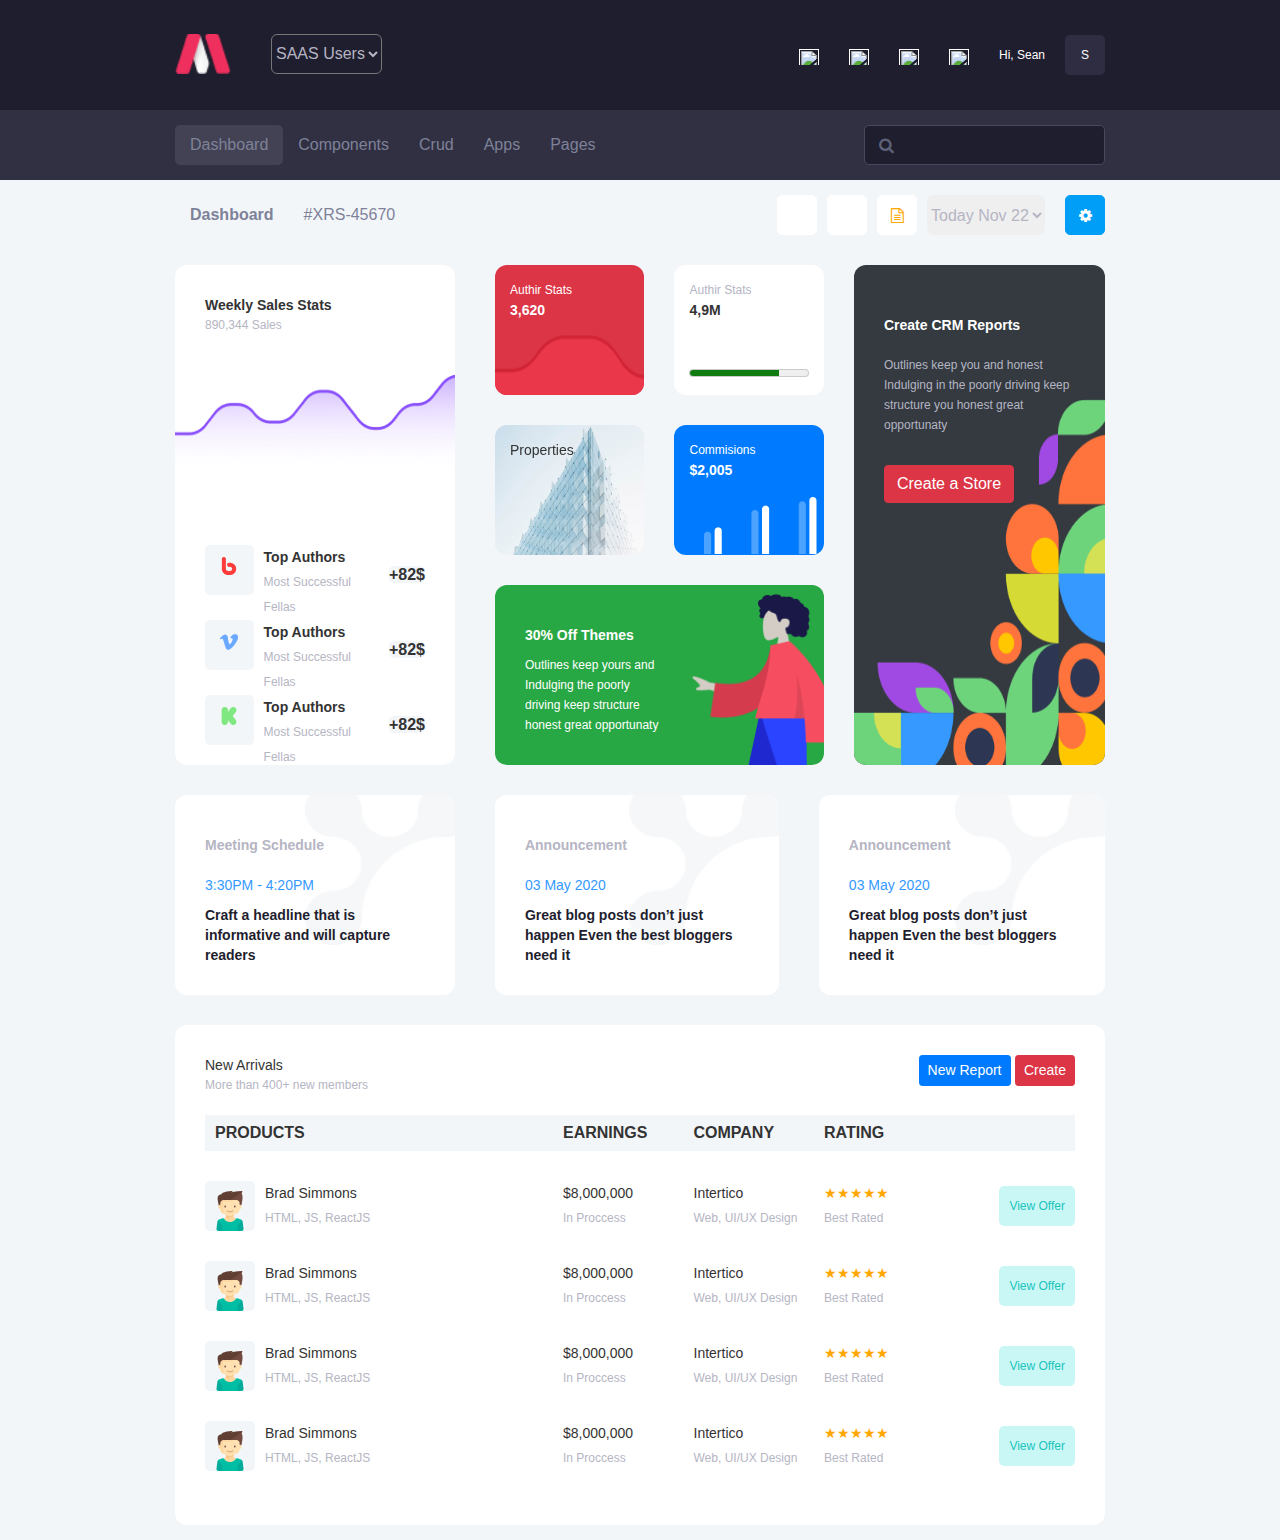
==== commit 6890d3bb: "update demo-16 26/08" ====
--- a/demo-16/index.html
+++ b/demo-16/index.html
@@ -13,7 +13,7 @@
     <link rel="stylesheet" href="https://site-assets.fontawesome.com/releases/v6.1.2/css/all.css">
     <link rel="stylesheet" href="reset.css">
 
-    <link rel="stylesheet" href="style.css">
+    <!-- <link rel="stylesheet" href="style.css"> -->
     <link rel="stylesheet" href="mms-style.css">
 
 
@@ -26,41 +26,53 @@
         <header id="header" class="fixed">
             <section id="header-top" class="dark">
                 <div class="container">
-                    <div class="flex-row-space-between height-50px pd-10px">
-                        <div class="flex-row">
+                    <div class="flex-row-space-between height-110px">
+                        <div class="flex-row ">
                             <div class="logo">
                                 <img src="images/Logo-M-3.png" alt="">
                             </div>
-                            <div class="select">
-                                <select class="dark bdrs-5px mgl-10px color-default height-30px" name="select-header"
+                           
+                                <select class="select dark bdrs-5px mgl-10px color-default height-30px" name="select-header"
                                     id="select-header">
                                     <option value="1">SAAS Users</option>
                                     <option value="2">SAAS Users</option>
                                     <option value="3">SAAS Users</option>
                                     <option value="4">SAAS Users</option>
                                 </select>
-                            </div>
+                            
                         </div>
 
                         <div class="flex-row ">
-                            <a class="btn-icon-dark" href=""><i class=" fa fa-bar-chart"></i></a>
-                            <a class="btn-icon-dark" href=""><i class="fa fa-user"></i></a>
-                            <a class="btn-icon-dark" class="ring" href="">3</a>
+                           
+                            <a class="icon dark" href="">
+                                <img src="/images/Cart3.png" alt="">
+                            </a>
+                            <a class="icon dark" href="">
+                                <img src="/images/Compiling.png" alt="">
+                            </a>
+                            <a class="icon dark" href="">
+                                <img src="/images/Equalizer.png" alt="">
+                            </a>
+                            <a class="icon dark" href="">
+                                <img src="/images/Layout-4-blocks.png" alt="">
+                            </a>
+                            <a class="icon-text dark" href="#">Hi, Sean</a>
+                            <a class="icon dark dark-3" class="ring" href="">S</a>
                         </div>
                     </div>
                 </div>
             </section>
             <section id="header-bottom" class="dark-2">
                 <div class="container dark-2">
-                    <div class="flex-row-space-between scroll-x height-50px ln-50px">
-                        <ul id="menu-row" class="flex-row btn-list-dark ln-">
-                            <li class="active"><a href="#">Dashboard</a></li>
+                    <div class="flex-row-space-between scroll-x height-70px ln-70px ">
+                        <ul id="menu-row" class="flex-row btn-list-dark ">
+                            <li class="active "><a href="#">Dashboard</a></li>
                             <li><a href="#">Components</a></li>
                             <li><a href="#">Crud</a></li>
                             <li><a href="#">Apps</a></li>
                             <li><a href="#">Pages</a></li>
                         </ul>
-                        <div class="flex-row height-30px mg-tb-10px">
+                        <div class="flex-row">
                             <i class="icon-search fa fa-search"></i>
                             <input type="text" class="dark bd-1-dark-2 input-search">
                         </div>
@@ -68,28 +80,27 @@
                 </div>
             </section>
         </header>
-        <main id="main" class="top-100px">
+        <main id="main" class="top-180px">
             <!-- header main -->
-            <section id="header-main">
+            <section id="header-main " class="default ">
                 <div class="container">
-                    <section class="flex-row-space-between scroll-x">
-                        <ul id="menu-row" class="flex-row  left">
-                            <li class="bold color-default active"><a href="#">Dashboard</a></li>
+                    <section class="flex-row-space-between scroll-x pd-tb-15px ">
+                        <ul id="menu-row" class="flex-row  left btn-list-dark">
+                            <li class="bold color-default"><a href="#">Dashboard</a></li>
                             <li><a href="#">#XRS-45670</a></li>
                         </ul>
                         <div class="flex-row ">
                             <a class="btn-icon color-primary" href="#"><i class="fas fa-file-check"></i></a>
                             <a class="btn-icon color-sucsess" href="#"><i class="fa-duotone fa-file-plus"></i></a>
                             <a class="btn-icon color-warning" href="#"><i class="fa fa-file-text-o  "></i></a>
-                            <div class="select">
-                                <select class="bd-none bdrs-5px mgl-10px color-default height-30px" name="select-header"
+                                <select class="select bd-none color-default " name="select-header"
                                     id="select-header">
-                                    <option value="1">Today Nov 22</option>
+                                    <option value="1">Today Nov 22<span></span></option>
                                     <option value="2">SAAS Users</option>
                                     <option value="3">SAAS Users</option>
                                     <option value="4">SAAS Users</option>
                                 </select>
-                            </div>
+                            
                             <a class="btn-icon-primary" href="#"><i class="fa fa-cog  "></i></a>
                         </div>
                     </section>
@@ -97,13 +108,13 @@
             </section>
             <!-- end header main -->
             <!--  section-1 -->
-            <section id="section-1">
+            <section id="section-1" class="default">
                 <div class="container">
                     <div class="box">
-                        <div class="box-4">
-                            <div class="bg-white  bdrs-12px height-500px">
+                        <div class="box-4-1">
+                            <div class="bg-white   height-500px">
                                 <div class="flex-column rel ">
-                                    <div class="abs flex-column lh-20px pd-15px z-index-1">
+                                    <div class="abs flex-column lh-20px pd-30px z-index-1">
                                         <div class="title bold">
                                             Weekly Sales Stats
                                         </div>
@@ -115,13 +126,13 @@
                                         alt="">
                                     <img class=" abs width-100 top-109px height-100px" src="images/Vector-25.png"
                                         alt="">
-                                    <div class="flex-column abs top-250px width-100 pd-15px lh-60px">
-
-                                        <div class="flex-row mg-tb-5px">
+                                    <div class="flex-column abs top-250px width-100 pd-30px lh-60px">
+
+                                        <div class="flex-row mg-tb-15px">
                                             <div class="icon-img-hover width-20">
                                                 <img src="images/Vector.png" alt="">
                                             </div>
-                                            <div class="width-60 pd-5px lh-15px">
+                                            <div class="width-60 pdl-10px lh-25px">
                                                 <div class="title bold">
                                                     Top Authors
                                                 </div>
@@ -130,14 +141,14 @@
                                                 </div>
                                             </div>
                                             <div class="width-20 right bold">
-                                                +82$
+                                                <span class="default bdrs-5px">+82$</span>
                                             </div>
                                         </div>
                                         <div class="flex-row mg-tb-5px">
                                             <div class="icon-img-hover width-20">
                                                 <img src="images/Vector-2.png" alt="">
                                             </div>
-                                            <div class="width-60 pd-5px lh-15px">
+                                            <div class="width-60 pdl-10px lh-25px">
                                                 <div class="title bold">
                                                     Top Authors
                                                 </div>
@@ -146,14 +157,14 @@
                                                 </div>
                                             </div>
                                             <div class="width-20 right bold">
-                                                +82$
+                                                <span class="default bdrs-5px">+82$</span>
                                             </div>
                                         </div>
                                         <div class="flex-row mg-tb-5px">
                                             <div class="icon-img-hover width-20">
                                                 <img src="images/Vector-3.png" alt="">
                                             </div>
-                                            <div class="width-60 pd-5px lh-15px">
+                                            <div class="width-60 pdl-10px lh-25px">
                                                 <div class="title bold">
                                                     Top Authors
                                                 </div>
@@ -161,18 +172,19 @@
                                                     Most Successful Fellas
                                                 </div>
                                             </div>
-                                            <div class="width-20 right bold">
-                                                +82$
-                                            </div>
-                                        </div>
-                                    </div>
-                                </div>
-                            </div>
-                        </div>
-                        <div class="box-5">
+                                            <div class="width-20 right bold ">
+                                                <span class="default bdrs-5px">+82$</span>
+                                                
+                                            </div>
+                                        </div>
+                                    </div>
+                                </div>
+                            </div>
+                        </div>
+                        <div class="box-5-1">
                             <div class="box-item">
                                 <div class="box-item-6">
-                                    <div class="bg-danger bdrs-12px height-130px rel over-hidden">
+                                    <div class="bg-danger  height-130px rel over-hidden">
                                         <div class="pd-15px lh-20px color-white">
                                             <div class="content color-white">
                                                 Authir Stats
@@ -187,7 +199,7 @@
                                     </div>
                                 </div>
                                 <div class="box-item-6">
-                                    <div class="bg-white bdrs-12px height-130px over-hidden rel">
+                                    <div class="bg-white  height-130px over-hidden rel">
                                         <div class="pd-15px lh-20px ">
                                             <div class="content ">
                                                 Authir Stats
@@ -204,7 +216,7 @@
                                 </div>
                                 <div class="box-item-6">
 
-                                    <div class="bg-default bdrs-12px height-130px rel over-hidden">
+                                    <div class="bg-default  height-130px rel over-hidden">
                                         <div class="abs pd-15px lh-20px z-index-2">
                                             <div class="title ">
                                                 Properties
@@ -217,7 +229,7 @@
 
                                 </div>
                                 <div class="box-item-6">
-                                    <div class="bg-primary bdrs-12px height-130px rel over-hidden">
+                                    <div class="bg-primary  height-130px rel over-hidden">
                                         <div class="pd-15px lh-20px color-white">
                                             <div class="content color-white">
                                                 Commisions
@@ -232,27 +244,27 @@
                                     </div>
                                 </div>
                                 <div class="box-item-12">
-                                    <div class="bg-success  bdrs-12px height-180px over-hidden">
-                                        <div class="flex-row">
-                                            <div class="pd-30px lh-20px color-white width-60">
+                                    <div class="bg-success   height-180px over-hidden rel">
+                                        <div class="flex-row ">
+                                            <div class="pd-30px lh-20px color-white width-60 z-index-1">
                                                 <div class="title bold color-white lh-40px">
                                                     30% Off Themes
                                                 </div>
-                                                <div class="content color-white">
+                                                <div class="content fz-14 color-white">
                                                     Outlines keep yours and Indulging
                                                     the poorly driving keep structure
                                                     honest great opportunaty
                                                 </div>
                                             </div>
-                                            <img src="images/standing-16.png" alt="" class="width-40 top-10">
-                                        </div>
-
-                                    </div>
-                                </div>
-                            </div>
-                        </div>
-                        <div class="box-3">
-                            <div class="bg-dark  bdrs-12px height-500px over-hidden rel">
+                                            <img src="images/humaaan 4.png" alt="" class="width-40 height-95 abs bottom-0 right-0 ">
+                                        </div>
+
+                                    </div>
+                                </div>
+                            </div>
+                        </div>
+                        <div class="box-3-1">
+                            <div class="bg-dark   height-500px over-hidden rel">
                                 <div class="title abs z-index-1 color-white pd-30px">
                                     <div class="text">
                                         <div class="title bold lh-60px">Create CRM Reports
@@ -278,8 +290,8 @@
             <section id="section-2" class="default">
                 <div class="container">
                     <div class="box">
-                        <div class="box-4">
-                            <div class="bg-white bdrs-12px height-200px over-hidden rel">
+                        <div class="box-4-1">
+                            <div class="bg-white  height-200px over-hidden rel">
                                 <div class="title abs z-index-1 color-white pd-30px">
                                     <div class="color-default bold lh-40px">Meeting Schedule
                                     </div>
@@ -293,9 +305,9 @@
                                     alt="">
                             </div>
                         </div>
-                        <div class="box-4">
-                            <div class="bg-white bdrs-12px height-200px">
-                                <div class="bg-white bdrs-12px height-200px over-hidden rel">
+                        <div class="box-4-2">
+                            <div class="bg-white  height-200px">
+                                <div class="bg-white  height-200px over-hidden rel">
                                     <div class="title abs z-index-1 color-white pd-30px">
                                         <div class="color-default bold lh-40px">Announcement
                                         </div>
@@ -313,9 +325,9 @@
 
 
                         </div>
-                        <div class="box-4">
-                            <div class="bg-white bdrs-12px height-200px">
-                                <div class="bg-white bdrs-12px height-200px over-hidden rel">
+                        <div class="box-4-3">
+                            <div class="bg-white  height-200px">
+                                <div class="bg-white  height-200px over-hidden rel">
                                     <div class="title abs z-index-1 color-white pd-30px">
                                         <div class="color-default bold lh-40px">Announcement
                                         </div>
@@ -338,16 +350,16 @@
             </section>
             <!-- end section-2 -->
             <!-- section-2 -->
-            <section id="section-3" class="bg-default">
+            <section id="section-3" class="default">
                 <div class="container">
                     <div class="box">
                         <div class="box-12">
-                            <div class="flex-colomn whidth-100 bg-white pd-15px bdrs-12px height-500px">
+                            <div class="flex-colomn whidth-100 bg-white pd-30px  height-500px">
                                 <div class="new-arrivals">
                                     <div class="flex-row-space-between">
-                                        <div class="new-arrivals-header-left">
-                                            <div class="new-arrivals-header-left-title">New Arrivals</div>
-                                            <div class="new-arrivals-header-left-content">More than 400+ new members
+                                        <div class="text">
+                                            <div class="title">New Arrivals</div>
+                                            <div class="content">More than 400+ new members
                                             </div>
                                         </div>
                                         <div class="new-arrivals-header-right">
@@ -357,21 +369,21 @@
                                             </div>
                                         </div>
                                     </div>
-                                    <div class="table-default scroll-x mg-tb-20px">
-                                        <table class="width-100">
+                                    <div class="table-default  scroll-x mg-tb-20px">
+                                        <table class="">
                                             <thead>
-                                                <tr class="bg-default ">
-                                                    <th class="width-40 pd-10px">PRODUCTS</th>
-                                                    <th class="width-15 pd-10px">EARNINGS</th>
-                                                    <th class="width-15 pd-10px">COMPANY</th>
-                                                    <th class="width-30 pd-10px">RATING</th>
+                                                <tr class=" bg-none">
+                                                    <th class="width-40 ">PRODUCTS</th>
+                                                    <th class="width-15 ">EARNINGS</th>
+                                                    <th class="width-15 ">COMPANY</th>
+                                                    <th class="width-30 ">RATING</th>
                                                 </tr>
                                             </thead>
                                             <tbody>
                                                 <tr>
                                                     <td>
                                                         <div class="flex-row">
-                                                            <div class=""><img src="images/boy.png" alt="">
+                                                            <div class="icon-img bottom"><img src="images/boy.png" alt="">
                                                             </div>
                                                             <div class="flex-column">
                                                                 <div class="title">Brad Simmons</div>
@@ -397,14 +409,14 @@
                                                                 <div class="title color-warning">★★★★★</div>
                                                                 <div class="content">Best Rated</div>
                                                             </div>
-                                                            <div class="icon success ">View Offer</div>
+                                                            <div class="icon-text success ">View Offer</div>
                                                         </div>
                                                     </td>
                                                 </tr>
                                                 <tr>
                                                     <td>
                                                         <div class="flex-row">
-                                                            <div class="author-avatar"><img src="images/boy.png" alt="">
+                                                            <div class="icon-img bottom"><img src="images/boy.png" alt="">
                                                             </div>
                                                             <div class="flex-column">
                                                                 <div class="title">Brad Simmons</div>
@@ -430,7 +442,7 @@
                                                                 <div class="title color-warning">★★★★★</div>
                                                                 <div class="content">Best Rated</div>
                                                             </div>
-                                                            <div class="icon success ">View Offer</div>
+                                                            <div class="icon-text success ">View Offer</div>
                                                         </div>
 
                                                     </td>
@@ -438,7 +450,7 @@
                                                 <tr>
                                                     <td>
                                                         <div class="flex-row">
-                                                            <div class="author-avatar"><img src="images/boy.png" alt="">
+                                                            <div class="icon-img bottom"><img src="images/boy.png" alt="">
                                                             </div>
                                                             <div class="flex-column">
                                                                 <div class="title">Brad Simmons</div>
@@ -464,7 +476,7 @@
                                                                 <div class="title color-warning">★★★★★</div>
                                                                 <div class="content">Best Rated</div>
                                                             </div>
-                                                            <div class="icon success ">View Offer</div>
+                                                            <div class="icon-text  success ">View Offer</div>
                                                         </div>
 
                                                     </td>
@@ -472,7 +484,7 @@
                                                 <tr>
                                                     <td>
                                                         <div class="flex-row">
-                                                            <div class="author-avatar"><img src="images/boy.png" alt="">
+                                                            <div class="icon-img bottom"><img src="images/boy.png" alt="">
                                                             </div>
                                                             <div class="flex-column">
                                                                 <div class="title">Brad Simmons</div>
@@ -498,76 +510,11 @@
                                                                 <div class="title color-warning">★★★★★</div>
                                                                 <div class="content">Best Rated</div>
                                                             </div>
-                                                            <div class="icon success ">View Offer</div>
+                                                            <div class="icon-text  success ">View Offer</div>
                                                         </div>
                                                     </td>
                                                 </tr>
-                                                <tr>
-                                                    <td>
-                                                        <div class="flex-row">
-                                                            <div class="author-avatar"><img src="images/boy.png" alt="">
-                                                            </div>
-                                                            <div class="flex-column">
-                                                                <div class="title">Brad Simmons</div>
-                                                                <div class="content">HTML, JS, ReactJS</div>
-                                                            </div>
-                                                        </div>
-                                                    </td>
-                                                    <td>
-                                                        <div class="flex-column">
-                                                            <div class="title">$8,000,000</div>
-                                                            <div class="content">In Proccess</div>
-                                                        </div>
-                                                    </td>
-                                                    <td>
-                                                        <div class="flex-column">
-                                                            <div class="title">Intertico</div>
-                                                            <div class="content">Web, UI/UX Design</div>
-                                                        </div>
-                                                    </td>
-                                                    <td>
-                                                        <div class="flex-row-space-between-center">
-                                                            <div class="flex-column">
-                                                                <div class="title color-warning">★★★★★</div>
-                                                                <div class="content">Best Rated</div>
-                                                            </div>
-                                                            <div class="icon success ">View Offer</div>
-                                                        </div>
-                                                    </td>
-                                                </tr>
-                                                <tr>
-                                                    <td>
-                                                        <div class="flex-row">
-                                                            <div class="author-avatar"><img src="images/boy.png" alt="">
-                                                            </div>
-                                                            <div class="flex-column">
-                                                                <div class="title">Brad Simmons</div>
-                                                                <div class="content">HTML, JS, ReactJS</div>
-                                                            </div>
-                                                        </div>
-                                                    </td>
-                                                    <td>
-                                                        <div class="flex-column">
-                                                            <div class="title">$8,000,000</div>
-                                                            <div class="content">In Proccess</div>
-                                                        </div>
-                                                    </td>
-                                                    <td>
-                                                        <div class="flex-column">
-                                                            <div class="title">Intertico</div>
-                                                            <div class="content">Web, UI/UX Design</div>
-                                                        </div>
-                                                    </td>
-                                                    <td>
-                                                        <div class="flex-row-space-between-center">
-                                                            <div class="flex-column">
-                                                                <div class="title color-warning">★★★★★</div>
-                                                                <div class="content">Best Rated</div>
-                                                            </div>
-                                                            <div class="icon success ">View Offer</div>
-                                                        </div>
-                                                    </td>
-                                                </tr>
+                                            
                                             </tbody>
                                         </table>
                                     </div>
--- a/demo-16/style.css
+++ b/demo-16/style.css
@@ -482,13 +482,8 @@
 }
 
 
-
-.color-white, .color-white a{
-    color: #ffffff;
-}
-
-.color-dark, .color-dark a{
-    color: #333;
+.group-item{
+    gap: 5px;
 }
 
 footer{
--- a/demo-16/mms-style.css
+++ b/demo-16/mms-style.css
@@ -1,193 +1,234 @@
-
-.box{
-    width: 100%;
-    /* padding: 15px 0; */
-
-}
-
- .box-1, .box-2, .box-3, .box-4, 
- /* .box-5,  */
+:root {
+    --blue: #007bff;
+    --indigo: #6610f2;
+    --purple: #6f42c1;
+    --pink: #e83e8c;
+    --red: #dc3545;
+    --orange: #fd7e14;
+    --yellow: #ffc107;
+    --green: #28a745;
+    --teal: #20c997;
+    --cyan: #17a2b8;
+    --white: #fff;
+    --gray: #6c757d;
+    --gray-dark: #343a40;
+    --primary: #007bff;
+    --secondary: #6c757d;
+    --success: #28a745;
+    --info: #17a2b8;
+    --warning: #ffc107;
+    --danger: #dc3545;
+    --light: #f8f9fa;
+    --dark: #343a40;
+    --breakpoint-xs: 0;
+    --breakpoint-sm: 576px;
+    --breakpoint-md: 768px;
+    --breakpoint-lg: 992px;
+    --breakpoint-xl: 1200px;
+    --font-family-sans-serif: -apple-system,BlinkMacSystemFont,"Segoe UI",Roboto,"Helvetica Neue",Arial,"Noto Sans",sans-serif,"Apple Color Emoji","Segoe UI Emoji","Segoe UI Symbol","Noto Color Emoji";
+    --font-family-monospace: SFMono-Regular,Menlo,Monaco,Consolas,"Liberation Mono","Courier New",monospace;
+}
+
+
+.logo img{
+    height: 40px;
+    margin-right:30px ;
+}
+
+.box{ 
+    /* width: 100%;  */
+    display: flex; 
+    flex-wrap: wrap; 
+    margin: 0 auto; 
+    margin-right: -15px;
+    margin-left: -15px;
+    border-radius: 12px;
+
+}
+
+
+ .box-1, .box-2, .box-3,.box-3-1, .box-4, .box-4-1,.box-4-2, .box-4-3,.box-5, .box-5-1,
  .box-6, .box-7, .box-8, .box-9, .box-10, .box-11, .box-12
-/* , .box-item */
-/* , .box-item-1, .box-item-2, .box-item-3, .box-item-4, .box-item-5, .box-item-6, .box-item-7, .box-item-8, .box-item-9, .box-item-10, .box-item-11, .box-item-12 */
+
 {
     width: 100%;
-    padding: 15px ;
+    margin: 15px 0 ;
+    /* position: relative; */
+    padding-right: 15px;
+    padding-left: 15px;
+    border-radius: 12px;
+
+}
+
+.bg-white, .bg-danger, .bg-primary, .bg-default, .bg-violet, .bg-success, .bg-warning, .bg-dark
+{
+   border-radius: 12px;
 }
 
 
     
-    .box-item{
-        width: 100%;
-        display: flex;
-    flex-wrap: wrap;
-
-    margin: -15px 0;
-    padding: 15px 0;
-    /* margin: 0 -15px; */
-
+    .box-item{ 
+        
+        /* width: 100%;  */
+        display: flex; 
+        flex-wrap: wrap; 
+        margin: -15px auto; 
+        margin-right: -15px;
+        margin-left: -15px;
+        border-radius: 12px;
+    
+    }
+
+    .box-item-1, .box-item-2, .box-item-3, .box-item-4, .box-item-5, .box-item-6, .box-item-7, .box-item-8, .box-item-9, .box-item-10, .box-item-11, .box-item-12{     
+        margin: 15px 0 ;
+        /* position: relative; */
+        padding-right: 15px;
+        padding-left: 15px;
+        border-radius: 12px;
+    }
+
+    .box-item-1{ width: 8.33%; }
+    .box-item-2{ width: 16.67%; }
+    .box-item-3{ width: 25%; }
+    .box-item-4{ width: 33.33%; }
+    .box-item-5{ width: 41.67%; }
+    .box-item-6{ width: 50%; }
+    .box-item-7{ width: 58.33%; }
+    .box-item-8{ width: 66.67%;}
+    .box-item-9{ width: 75%; }
+    .box-item-10{ width: 83.33%; }
+    .box-item-11{ width: 91.67%; }
+    .box-item-12{ width: 100%; }
+
+
+
+    @media (min-width: 768px){
+        .box{ max-width: 720px; }
+        .container { max-width: 720px; } 
+    }
+
+    
+    @media (min-width: 992px){
+
+    .container { max-width: 960px; }
+    .box{ max-width: 960px; } 
+
+    .box-1{ width: 8.33%; }
+    .box-2{ width: 16.67%; }
+    .box-3{ width: 25%; }
+    .box-3-1{ width: 29.27%; }
+    .box-4{ width: 33.33%; }
+    .box-4-1{ width: 33.33%; padding-left: 15px; padding-right: 25px; }
+    .box-4-2{ width: 33.74%; padding-left: 15px; padding-right: 25px; }
+    .box-4-3{ width: 32.93%; padding-left: 15px;padding-right: 15px; }
+    .box-5{ width: 41.67%; }
+    .box-5-1{ width: 37.4%; }
+    .box-6{ width: 50%; }
+    .box-7{ width: 58.33%; }
+    .box-8{ width: 66.67%;}
+    .box-9{ width: 75%; }
+    .box-10{ width: 83.33%; }
+    .box-11{ width: 91.67%; }
+    .box-12{ width: 100%; }
+
+    }
+
+
+    @media (min-width: 1300px){
+
+    .container { max-width: 1230px; }
+
+    .box{ max-width: 1230px;}
+
+
+    .box-1{ width: 8.33%; }
+    .box-2{ width: 16.67%; }
+    .box-3{ width: 25%; }
+    .box-3-1{ width: 29.27%; }
+    .box-4{ width: 33.33%; }
+    .box-4-1{ width: 33.33%; padding-left: 15px; padding-right: 25px; }
+    .box-4-2{ width: 33.74%; padding-left: 15px; padding-right: 25px; }
+    .box-4-3{ width: 32.93%; padding-left: 15px;padding-right: 15px; }
+    .box-5{ width: 41.67%; }
+    .box-5-1{ width: 37.4%; }
+    .box-6{ width: 50%; }
+    .box-7{ width: 58.33%; }
+    .box-8{ width: 66.67%;}
+    .box-9{ width: 75%; }
+    .box-10{ width: 83.33%; }
+    .box-11{ width: 91.67%; }
+    .box-12{ width: 100%; }
+
+    /* .box-1{ width: 8.33%; }
+    .box-2{ width: 16.67%; }
+    .box-3{ width: 25%; }
+    .box-4{ width: 33.33%; }
+    .box-5{ width: 41.67%; }
+    .box-6{ width: 50%; }
+    .box-7{ width: 58.33%; }
+    .box-8{ width: 66.67%;}
+    .box-9{ width: 75%; }
+    .box-10{ width: 83.33%; }
+    .box-11{ width: 91.67%; }
+    .box-12{ width: 100%; } */
     }
     
-    .box-item-6{
-        padding: 15px;
-        /* margin: 15px; */
-        width: 50%;
-    }
-    
-    .box-item-12{
-        padding: 15px;
-        width: 100%;
-    }
-
-
-    @media (min-width:1200px) {
-        .box{
-            width: 1200px;
-            margin: 0 auto;
-        }
-    }
-    
-    @media (min-width: 992px){
-    
-        .box{
-            display: flex;
-            flex-wrap: wrap;
-            margin-right: -15px;
-            margin-left: -15px;
-            /* padding: 15px 0; */
-            }
-            
-            
-            
-            .box-12{
-                width: 100%;
-            }
-            
-            
-            .box-6{
-                width: 50%;
-            }
-            
-            .box-5{
-                position: relative;
-                width: 41.67%;
-                display: flex;
-            flex-wrap: wrap;
-            }
-            
-            .box-4{        
-                width: 33.33%;
-                padding-left: 15px;
-                padding-right: 15px;
-            }
-            
-            
-            .box-3{
-                width: 25%;
-                /* padding: 0 15px; */
-            }
-            
-            
-            
-            .box-5 .box .box-6{
-                position: absolute;
-                width: 50%;
-            }
-            
-            /* .box-item{
-            width: 100%;
-            display: flex;
-            flex-wrap: wrap;
-            margin-top: -30px;
-            } */
-            /* .box-item-6{
-                padding: 0 15px;
-                margin: 15px 0;
-                width: 50%;
-            }
-            .box-item-12{
-                padding: 0 15px;
-                width: 100%;
-            } */
-    
-    }
-    
-    @media (min-width: 1200px){
-    
-        .box{
-            /* width: 1200px; */
-            display: flex;
-            flex-wrap: wrap;
-            margin-right: -15px;
-            margin-left: -15px;
-            /* padding: 15px 0; */
-            }
-    
-            .box-12{
-                width: 100%;
-            }
-            
-            .box-6{
-                width: 50%;
-            }
-            
-            .box-5{
-                /* position: relative; */
-                width: 41.67%;
-                
-                /* display: flex;
-                flex-wrap: wrap; */
-            }
-            
-            .box-4{        
-                width: 33.33%;
-                padding: 15px;
-
-            }
-            
-            
-            .box-3{
-                width: 25%;
-                padding: 15px;
-            }
-            
-            .box-5 .box{
-                width: 41.67%;
-            }
-            
-            .box-5 .box .box-6{
-                position: absolute;
-                width: 50%;
-            }
-            
-            /* .box-item{
-            width: 100%;
-            display: flex;
-            flex-wrap: wrap;
-    
-            margin-top: -30px;
-            }
-            
-            .box-item-6{
-                padding: 0 15px;
-                margin: 15px 0;
-                width: 50%;
-            }
-            
-            .box-item-12{
-                padding: 0 15px;
-                width: 100%;
-            } */
-    }
+
+
+.container { width: 100%; margin: 0 auto; }
+
 
 
 .table-default td{
-    vertical-align: middle;
-    padding: 7.5px;
-    line-height: 20px;
-    bor
-}
-
+    vertical-align: top;
+    padding-top:30px ;
+    padding-left:10px ;
+    top: 10px;
+    line-height: 25px;
+}
+
+
+
+/* .table-default td .icon-img{
+    vertical-align: top;
+    top: 30px;
+    bottom: 30px;
+    left: 0;
+} */
+
+
+.table-default table{
+    width: 100%;
+}
+
+.table-default table thead tr{
+    background: #F3F6F9;
+}
+
+.table-default table thead tr.border th{
+    border: 1px solid #dee2e6;
+}
+
+
+.table-default table thead th{
+    padding: 10px;
+}
+
+.table-default.border-row table tbody tr{
+    border-bottom: 1px solid #F3F6F9;
+}
+
+.table-default.border-row table tbody tr{
+    border-bottom: 1px solid #F3F6F9;
+}
+
+.table-default.border table td{
+    border: 1px solid #F3F6F9;
+}
+
+.table-default table.border{
+    border: 1px solid #dee2e6;
+}
 
 .over-hidden{
     overflow: hidden;
@@ -236,13 +277,14 @@
 .width-250px { width: 250px }
 .width-200px { width: 200px }
 .width-150px { width: 150px }
+.width-110px { width: 110px }
 .width-100px { width: 100px }
 .width-75px {  width: 75px }
 .width-50px {  width: 50px }
 .width-45px {  width: 45px }
 .width-40px {  width: 40px }
 .width-35px {  width: 35px }
-.width-30px {  width: 30px }
+.width-30px {  width: 40px }
 .width-25px {  width: 25px }
 .width-20px {  width: 20px }
 .width-15px {  width: 15px }
@@ -294,13 +336,16 @@
 .height-180px { height: 180px }
 .height-150px { height: 150px }
 .height-130px { height: 130px }
+.height-110px { height: 110px }
 .height-100px { height: 100px }
 .height-75px {  height: 75px }
+.height-70px {  height: 70px }
+.height-60px {  height: 60px }
 .height-50px {  height: 50px }
 .height-45px {  height: 45px }
 .height-40px {  height: 40px }
 .height-35px {  height: 35px }
-.height-30px {  height: 30px }
+.height-30px {  height: 40px }
 .height-25px {  height: 25px }
 .height-20px {  height: 20px }
 .height-15px {  height: 15px }
@@ -370,6 +415,67 @@
 .top-5px {  margin-top: 5px }
 .top-0px {  margin-top: 0px }
 
+.bottom-100 { bottom: 100% }
+.bottom-95 { bottom: 95% }
+.bottom-90 { bottom: 90% }
+.bottom-85 { bottom: 85% }
+.bottom-80 { bottom: 80% }
+.bottom-75 { bottom: 75% }
+.bottom-70 { bottom: 70% }
+.bottom-65 { bottom: 65% }
+.bottom-60 { bottom: 60% }
+.bottom-55 { bottom: 55% }
+.bottom-50 { bottom: 50% }
+.bottom-45 { bottom: 45% }
+.bottom-40 { bottom: 40% }
+.bottom-35 { bottom: 35% }
+.bottom-30 { bottom: 30% }
+.bottom-25 { bottom: 25% }
+.bottom-20 { bottom: 20% }
+.bottom-15 { bottom: 15% }
+.bottom-10 { bottom: 10% }
+.bottom-5 {  bottom: 5% }
+.bottom-0 {  bottom: 0% }
+
+
+.bottom-1000px { margin-bottom: 1000px }
+.bottom-950px { margin-bottom: 950px }
+.bottom-900px { margin-bottom: 900px }
+.bottom-850px { margin-bottom: 850px }
+.bottom-800px { margin-bottom: 800px }
+.bottom-750px { margin-bottom: 750px }
+.bottom-700px { margin-bottom: 700px }
+.bottom-700px { margin-bottom: 700px }
+.bottom-650px { margin-bottom: 650px }
+.bottom-600px { margin-bottom: 600px }
+.bottom-550px { margin-bottom: 550px }
+.bottom-500px { margin-bottom: 500px }
+.bottom-450px { margin-bottom: 450px }
+.bottom-400px { margin-bottom: 400px }
+.bottom-350px { margin-bottom: 350px }
+.bottom-300px { margin-bottom: 300px }
+.bottom-270px { margin-bottom: 270px }
+.bottom-250px { margin-bottom: 250px }
+.bottom-200px { margin-bottom: 200px }
+.bottom-180px { margin-bottom: 180px }
+.bottom-150px { margin-bottom: 150px }
+.bottom-130px { margin-bottom: 130px }
+.bottom-110px { margin-bottom: 110px }
+.bottom-109px { margin-bottom: 109px }
+.bottom-100px { margin-bottom: 100px }
+.bottom-75px {  margin-bottom: 75px }
+.bottom-50px {  margin-bottom: 50px }
+.bottom-45px {  margin-bottom: 45px }
+.bottom-40px {  margin-bottom: 40px }
+.bottom-35px {  margin-bottom: 35px }
+.bottom-30px {  margin-bottom: 30px }
+.bottom-25px {  margin-bottom: 25px }
+.bottom-20px {  margin-bottom: 20px }
+.bottom-15px {  margin-bottom: 15px }
+.bottom-10px {  margin-bottom: 10px }
+.bottom-5px {  margin-bottom: 5px }
+.bottom-0px {  margin-bottom: 0px }
+
 
 .right-100 { right: 100% }
 .right-95 { right: 95% }
@@ -413,6 +519,7 @@
 .lh-250px { line-height: 250px }
 .lh-200px { line-height: 200px }
 .lh-150px { line-height: 150px }
+.lh-110px { line-height: 110px }
 .lh-100px { line-height: 100px }
 .lh-75px {  line-height: 75px }
 .lh-60px {  line-height: 60px }
@@ -421,7 +528,7 @@
 .lh-45px {  line-height: 45px }
 .lh-40px {  line-height: 40px }
 .lh-35px {  line-height: 35px }
-.lh-30px {  line-height: 30px }
+.lh-30px {  line-height: 40px }
 .lh-25px {  line-height: 25px }
 .lh-20px {  line-height: 20px }
 .lh-15px {  line-height: 15px }
@@ -499,7 +606,66 @@
 .pd-5px { padding: 5px; }
 .pd-2px { padding: 2px; }
 .pd-1px { padding: 1px; }
-
+.pd-0px{ padding: none;}
+
+.pdr-50px { padding-right: 50px; }
+.pdr-40px { padding-right: 40px; }
+.pdr-35px { padding-right: 35px; }
+.pdr-30px { padding-right: 30px; }
+.pdr-25px { padding-right: 25px; }
+.pdr-20px { padding-right: 20px; }
+.pdr-15px { padding-right: 15px; }
+.pdr-10px { padding-right: 10px; }
+.pdr-5px { padding-right: 5px; }
+.pdr-2px { padding-right: 2px; }
+.pdr-1px { padding-right: 1px; }
+.pdr-0px{ padding-right: none;}
+
+.pdl-50px { padding-left: 50px; }
+.pdl-40px { padding-left: 40px; }
+.pdl-35px { padding-left: 35px; }
+.pdl-30px { padding-left: 30px; }
+.pdl-25px { padding-left: 25px; }
+.pdl-20px { padding-left: 20px; }
+.pdl-15px { padding-left: 15px; }
+.pdl-10px { padding-left: 10px; }
+.pdl-5px { padding-left: 5px; }
+.pdl-2px { padding-left: 2px; }
+.pdl-1px { padding-left: 1px; }
+
+.pd-lr-50px { padding: 0 50px; }
+.pd-lr-40px { padding: 0 40px; }
+.pd-lr-35px { padding: 0 35px; }
+.pd-lr-30px { padding: 0 30px; }
+.pd-lr-25px { padding: 0 25px; }
+.pd-lr-20px { padding: 0 20px; }
+.pd-lr-15px { padding: 0 15px; }
+.pd-lr-10px { padding: 0 10px; }
+.pd-lr-5px { padding: 0 5px; }
+.pd-lr-2px { padding: 0 2px; }
+.pd-lr-1px { padding: 0 1px; }
+
+.pd-tb-50px { padding: 50px 0; }
+.pd-tb-40px { padding: 40px 0; }
+.pd-tb-35px { padding: 35px 0; }
+.pd-tb-30px { padding: 30px 0; }
+.pd-tb-25px { padding: 25px 0; }
+.pd-tb-20px { padding: 20px 0; }
+.pd-tb-15px { padding: 15px 0; }
+.pd-tb-10px { padding: 10px 0; }
+.pd-tb-5px { padding: 5px 0; }
+.pd-tb-2px { padding: 2px 0; }
+.pd-tb-1px { padding: 1px 0; }
+
+
+.mg-auto-0{
+    margin: auto 0;
+}
+
+
+.mg-0-auto{
+    margin: auto 0;
+}
 
 .mg-50px { margin: 50px; }
 .mg-40px { margin: 40px; }
@@ -654,6 +820,10 @@
 .mgb--2px { margin-bottom: -2px; }
 .mgb--1px { margin-bottom: -1px; }
 
+.group-item{
+padding: 5px;
+}
+
 
 .abs{
     position: absolute;
@@ -700,15 +870,25 @@
     flex-direction: row;
 }
 
+select.select{
+    height: 40px;
+    line-height: 40px;
+    border-radius: 6px;
+    margin: 0 10px;
+}
 
 /* ul#menu-row li.active {
     background: #F5F8FA;
 } */
 
+.btn{
+    cursor: pointer;
+}
+
  .btn-list li.active,
  .btn-list li:hover {
-    height: 30px;
-    line-height: 30px;
+    height: 40px;
+    line-height: 40px;
     padding: 0 10px;
     margin: auto;
     background: #434254;
@@ -718,8 +898,8 @@
 
 .btn-list-dark li.active,
 .btn-list-dark li:hover {
-   height: 30px;
-   line-height: 30px;
+   height: 40px;
+   line-height: 40px;
    padding: 0 10px;
    margin: auto;
    background: #434254;
@@ -727,12 +907,28 @@
 
 }
 
+.btn-list-dark li{
+    height: 40px;
+    line-height: 40px;
+    padding: 0 10px;
+    margin: auto;
+}
+
+.btn-list-dark li a{
+color: #7E8299;
+height: 20px;
+line-height: 40px;
+padding: 5px;
+ margin: auto;
+}
+
+
 /* icon css */
 
 .btn-icon{
-    width: 30px;
-    height: 30px;
-    line-height: 30px;
+    width: 40px;
+    height: 40px;
+    line-height: 40px;
     font-size: 15px;
     text-align: center;
     margin-left: 10px;
@@ -743,9 +939,9 @@
 }
 
 .btn-icon-dark{
-    width: 30px;
-    height: 30px;
-    line-height: 30px;
+    width: 40px;
+    height: 40px;
+    line-height: 40px;
     font-size: 15px;
     text-align: center;
     margin-left: 10px;
@@ -757,21 +953,15 @@
 
 .btn-icon-dark:hover,
 .btn-icon-dark.active{
-    width: 30px;
-    height: 30px;
-    font-size: 15px;
-    text-align: center;
-    margin-left: 10px;
-    border-radius: 5px;
     color: #1F1E2E;
     background:#a4a4a4 ;
     border: 1px solid #1F1E2E;
 }
 
 .btn-icon-primary{
-    width: 30px;
-    height: 30px;
-    line-height: 30px;
+    width: 40px;
+    height: 40px;
+    line-height: 40px;
     font-size: 15px;
     text-align: center;
     margin-left: 10px;
@@ -788,9 +978,9 @@
 }
 
 .btn-icon-warning{
-    width: 30px;
-    height: 30px;
-    line-height: 30px;
+    width: 40px;
+    height: 40px;
+    line-height: 40px;
     font-size: 15px;
     text-align: center;
     margin-left: 10px;
@@ -809,17 +999,42 @@
 
 
 .icon{
-    font-size:15px;
-    padding: 7.5px;
-    /* margin: auto; */
+    font-size:12px;
+    width: 40px;
+    height: 40px;
+    line-height: 40px;
+    margin-left: 10px;
     border-radius: 5px;
     background: #ffffff;
+    text-align: center;
     cursor: pointer;
 }
 
-.icon:hover, icon.active{
+.icon-text{
+    font-size:12px;
+    height: 40px;
+    line-height: 40px;
+    margin-left: 10px;
+    padding-right: 10px ;
+    padding-left: 10px ;
+    border-radius: 5px;
+    background: #ffffff;
+    text-align: center;
+    cursor: pointer;
+}
+
+.icon img{
+    height: 20px;
+    width: 20px;
+    margin: 10px;
+}
+
+
+
+
+.icon:hover, .icon.active, .icon-text:hover, .icon-text.active{
  color: #fff;
-    background: #333;
+    background: #434254;
 }
 
 
@@ -836,6 +1051,10 @@
     background: #F3F6F9;
 }
 
+.bg-light{
+    background: #f7f7f7;
+
+}
 .bg-dark{
     background: #1F1E2E;
 }
@@ -875,31 +1094,62 @@
 
  .icon-search {
     z-index: 1;
+    height: 40px;
+    line-height: 40px;
     color: #5E6278;
-    margin-top: 8px;
-    margin-right: -20px;
+    margin: auto;
+    /* margin-top: 10px; */
+    margin-right: -30px;
 }
 
 .input-search {
     border-radius: 5px;
     border: 1px solid #E4E6EF;
+    padding-left: 30px;
+
 }
 
 .icon-img{
-    background: #ffffff;
+    background: #F3F6F9;
     border-radius: 5px;
+    width: 50px;
+    height: 50px;
+    line-height: 50px;
+    text-align-last: center;
+}
+
+
+
+.icon-img img{
     width: 40px;
     height: 40px;
     line-height: 40px;
-    text-align-last: center;
-}
-
-.icon-img-hover{
-    background: #f5f5f5;
-    border-radius: 5px;
+    text-align: center;
+}
+.bottom{
+    position: relative;
+}
+
+.icon-img.bottom img{
     width: 40px;
     height: 40px;
     line-height: 40px;
+    text-align: center;
+    bottom: 0;
+    right: 5px;
+    position: absolute;
+}
+
+.icon-img.bottom{
+   right: 10px;
+}
+
+.icon-img-hover{
+    background: #F3F6F9;
+    border-radius: 5px;
+    width: 50px;
+    height: 50px;
+    line-height: 50px;
     text-align-last: center;
 }
 
@@ -962,7 +1212,7 @@
 }
 
 .status{
-          height: 30px;
+          height: 40px;
           line-height: 40px;
           padding: 5px;
           margin: 5px;
@@ -996,6 +1246,8 @@
 
 .dark{ background: #1F1E2E; color: #ffffff; }
 .dark-2{ background: #313042; color: #ffffff; }
+.dark-3{ background: #2E2D42; color: #ffffff; }
+
 .dark-hover{ background: #1F1E2E; color: #ffffff; }
 .dark-hover:hover, .dark.active{ background: #1F1E2E; color: #ffffff; }
 /* end background color */
@@ -1004,6 +1256,8 @@
 .color-sucsess, .color-sucsess a{ color: #1BC5BD; }
 .color-primary, .color-primary a{ color: #3699FF; }
 .color-warning, .color-warning a{ color: #FFA800; }
+
+.color-dark, .color-dark a{ color: #1F1E2E;}
 
 
 .color-default, .color-content, .color-content a{ color: #B5B5C3; }
@@ -1038,7 +1292,7 @@
 
 /* css flex */
 .flex { display: flex; }
-.flex-row { display: flex; flex-direction: row; }
+.flex-row { display: flex; flex-direction: row; margin: auto 0; }
 .flex-row-reverse { display: flex; flex-direction: row-reverse; }
 .flex-row-start { display: flex; flex-direction: row;  justify-content: flex-start; }
 .flex-row-end { display: flex; flex-direction: row;  justify-content: flex-end; }
@@ -1912,4 +2166,6 @@
 
 /* end align-content */
 
-/* end flex column */+/* end flex column */
+
+
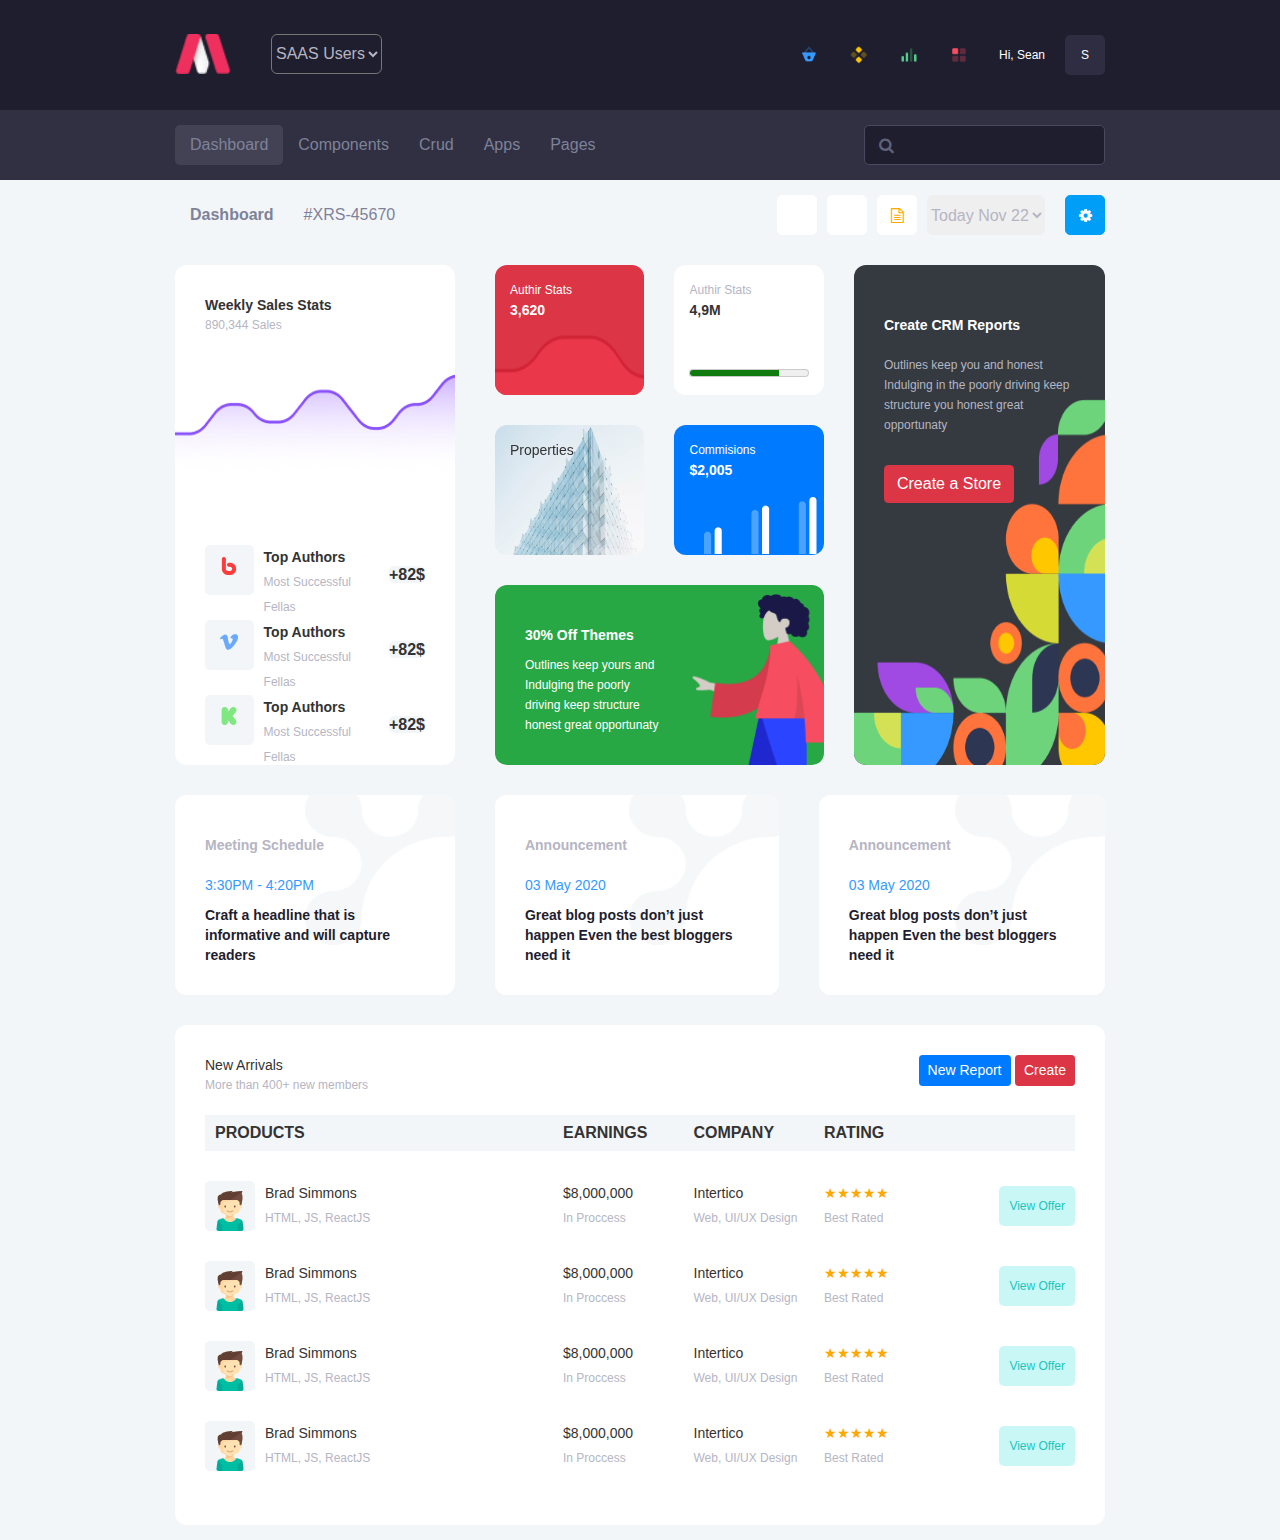
==== commit 37846b73: "update demo 16 26/08 again" ====
--- a/demo-16/index.html
+++ b/demo-16/index.html
@@ -45,16 +45,16 @@
                         <div class="flex-row ">
                            
                             <a class="icon dark" href="">
-                                <img src="/images/Cart3.png" alt="">
+                                <img src="images/Cart3.png" alt="">
                             </a>
                             <a class="icon dark" href="">
-                                <img src="/images/Compiling.png" alt="">
+                                <img src="images/Compiling.png" alt="">
                             </a>
                             <a class="icon dark" href="">
-                                <img src="/images/Equalizer.png" alt="">
+                                <img src="images/Equalizer.png" alt="">
                             </a>
                             <a class="icon dark" href="">
-                                <img src="/images/Layout-4-blocks.png" alt="">
+                                <img src="images/Layout-4-blocks.png" alt="">
                             </a>
                             <a class="icon-text dark" href="#">Hi, Sean</a>
                             <a class="icon dark dark-3" class="ring" href="">S</a>
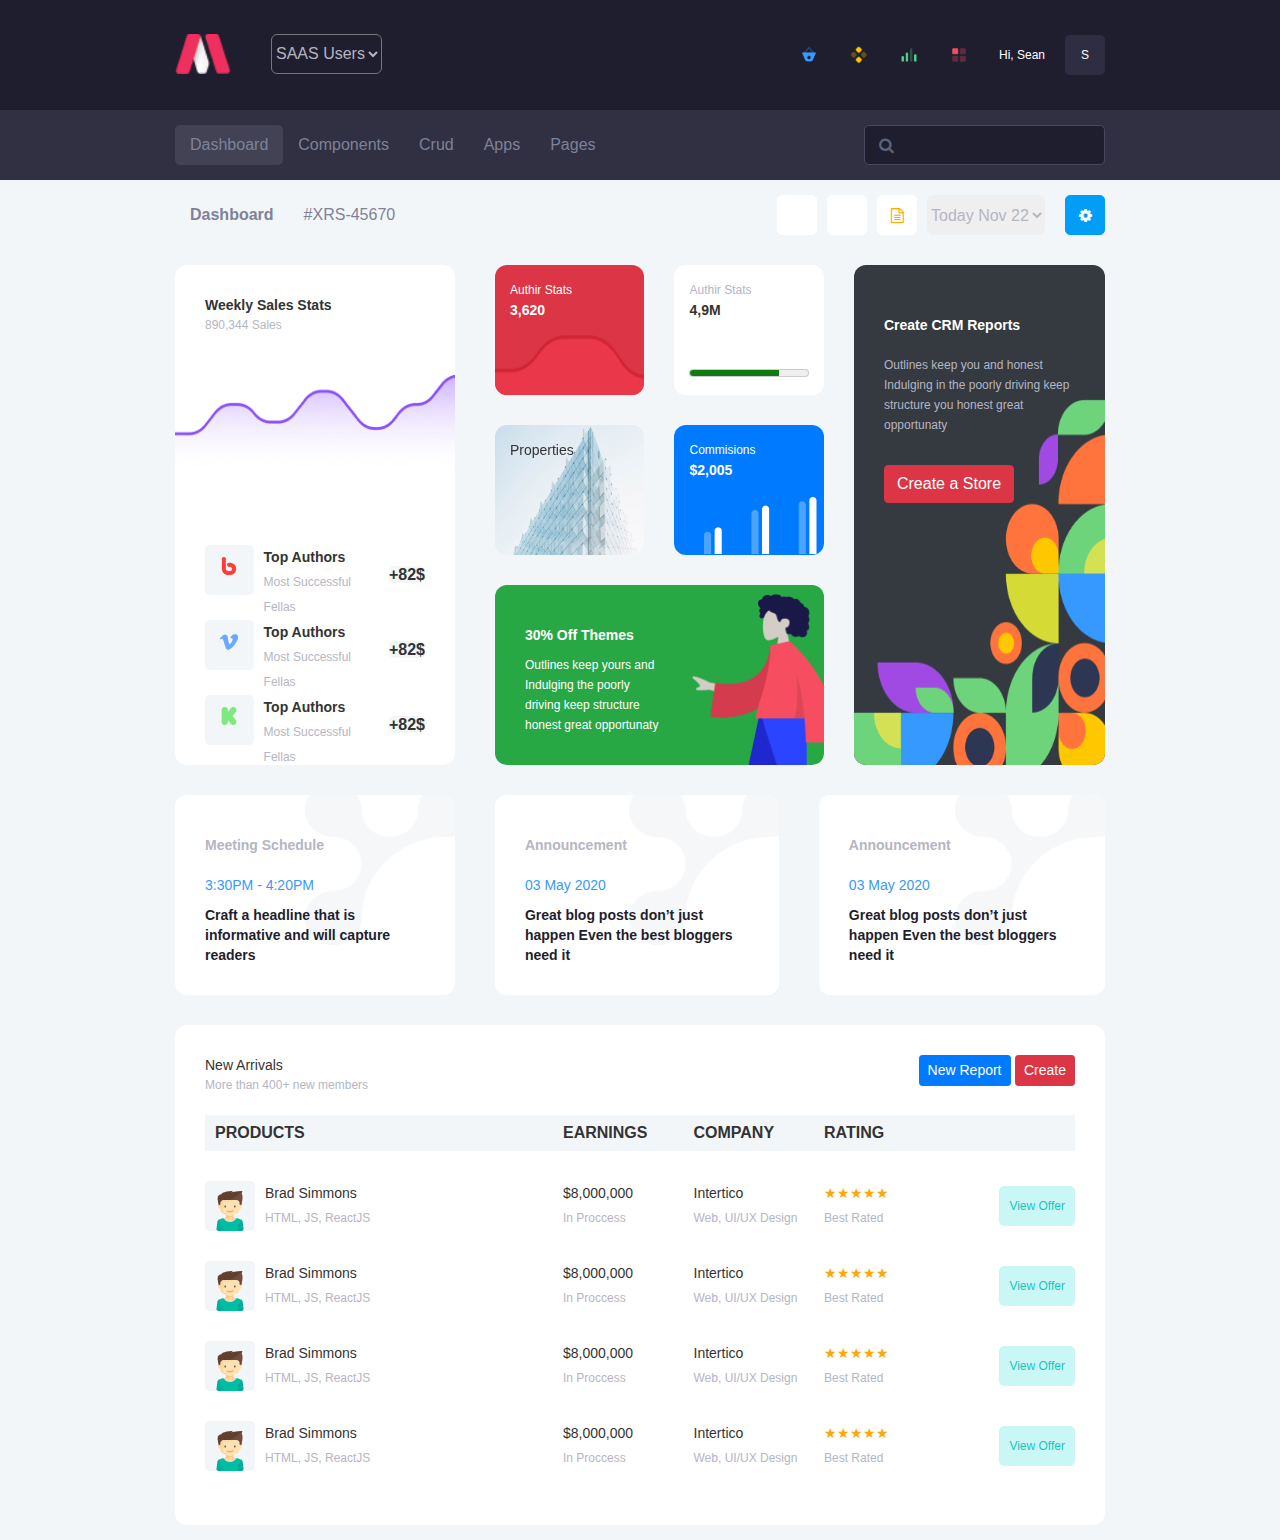
==== commit 3afa1e6d: "fix header fixed" ====
--- a/demo-16/index.html
+++ b/demo-16/index.html
@@ -23,8 +23,8 @@
 
 <body>
 
-        <header id="header" class="fixed">
-            <section id="header-top" class="dark">
+        <header id="header" class="">
+            <section id="header-top" class="dark fixed">
                 <div class="container">
                     <div class="flex-row-space-between height-110px">
                         <div class="flex-row ">
@@ -62,7 +62,7 @@
                     </div>
                 </div>
             </section>
-            <section id="header-bottom" class="dark-2">
+            <section id="header-bottom" class="dark-2 top-110px">
                 <div class="container dark-2">
                     <div class="flex-row-space-between scroll-x height-70px ln-70px ">
                         <ul id="menu-row" class="flex-row btn-list-dark ">
@@ -80,7 +80,7 @@
                 </div>
             </section>
         </header>
-        <main id="main" class="top-180px">
+        <main id="main" class="">
             <!-- header main -->
             <section id="header-main " class="default ">
                 <div class="container">
--- a/demo-16/mms-style.css
+++ b/demo-16/mms-style.css
@@ -402,6 +402,7 @@
 .top-110px { margin-top: 110px }
 .top-109px { margin-top: 109px }
 .top-100px { margin-top: 100px }
+.top-80px {  margin-top: 80px }
 .top-75px {  margin-top: 75px }
 .top-50px {  margin-top: 50px }
 .top-45px {  margin-top: 45px }
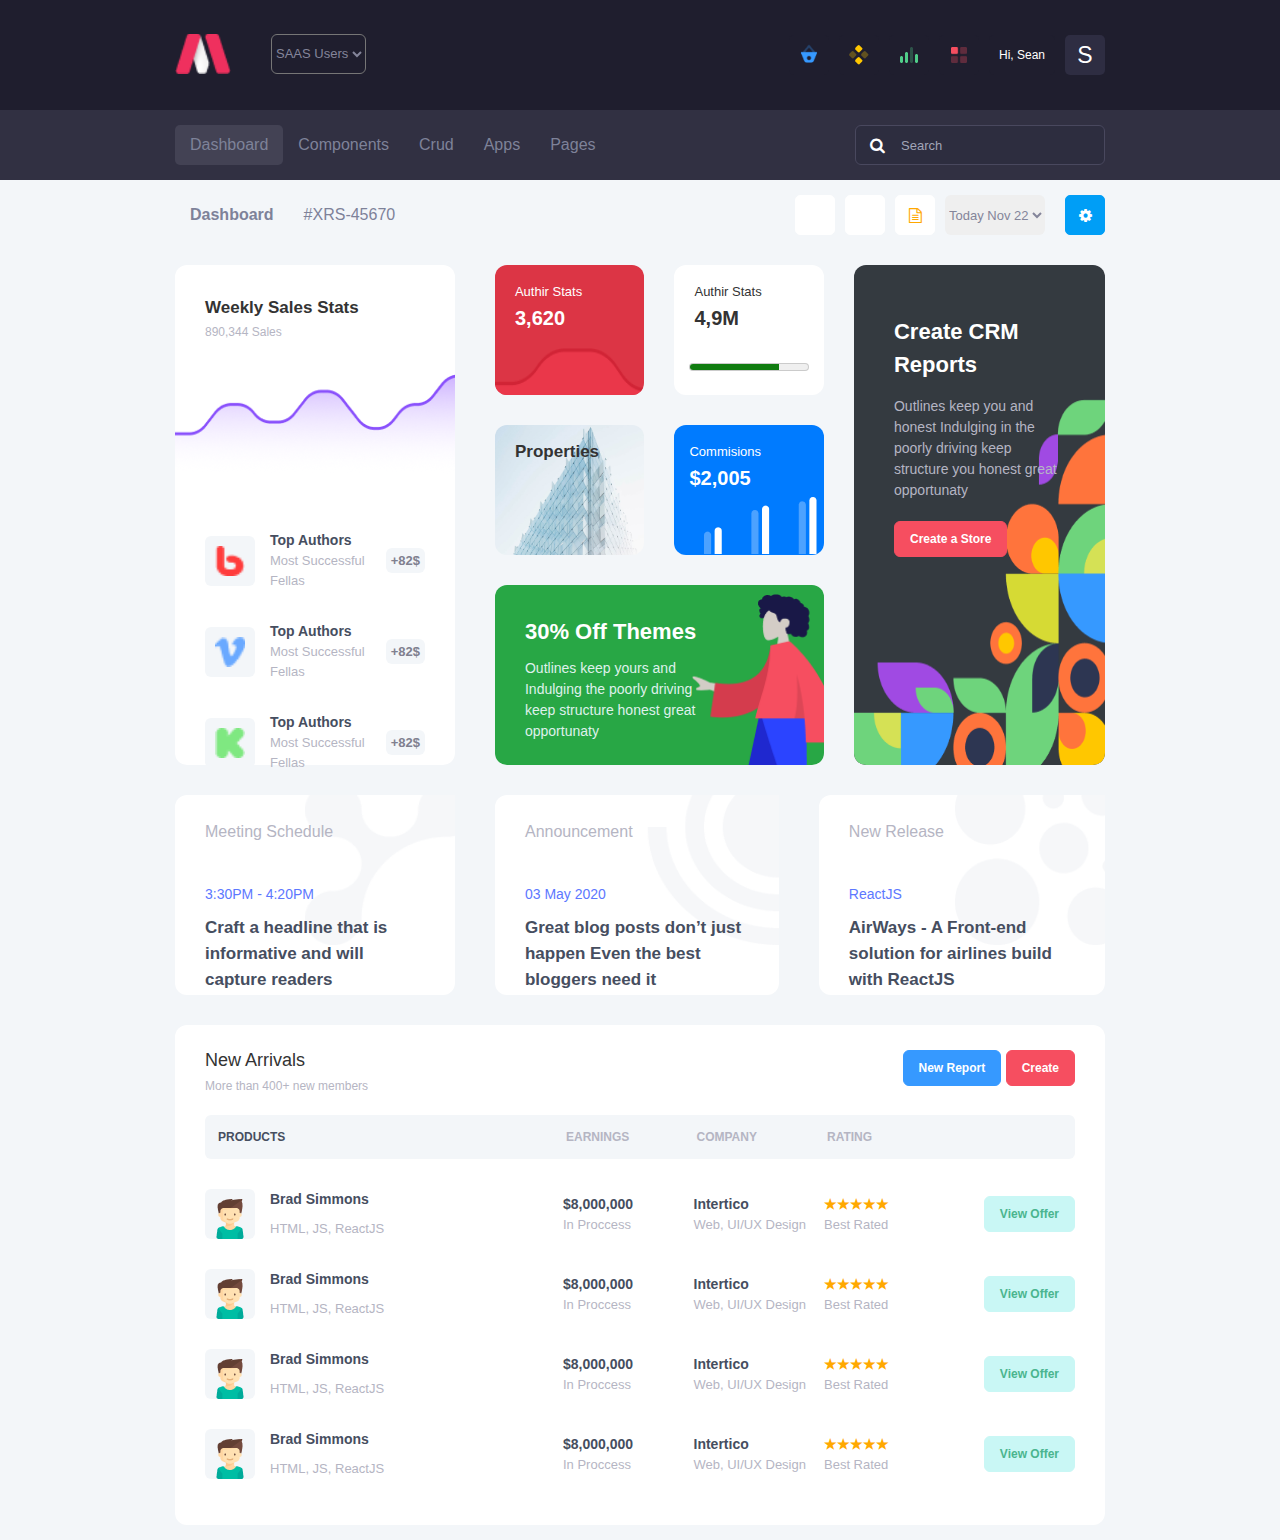
==== commit 418706f9: "update html css demo-16 28-08" ====
--- a/demo-16/index.html
+++ b/demo-16/index.html
@@ -26,7 +26,7 @@
         <header id="header" class="">
             <section id="header-top" class="dark fixed">
                 <div class="container">
-                    <div class="flex-row-space-between height-110px">
+                    <div class="flex-row-space-between-center height-110px">
                         <div class="flex-row ">
                             <div class="logo">
                                 <img src="images/Logo-M-3.png" alt="">
@@ -34,7 +34,7 @@
                            
                                 <select class="select dark bdrs-5px mgl-10px color-default height-30px" name="select-header"
                                     id="select-header">
-                                    <option value="1">SAAS Users</option>
+                                    <option value="1"><a href="#">SAAS Users</a></option>
                                     <option value="2">SAAS Users</option>
                                     <option value="3">SAAS Users</option>
                                     <option value="4">SAAS Users</option>
@@ -57,14 +57,14 @@
                                 <img src="images/Layout-4-blocks.png" alt="">
                             </a>
                             <a class="icon-text dark" href="#">Hi, Sean</a>
-                            <a class="icon dark dark-3" class="ring" href="">S</a>
+                            <a class="icon-big dark dark-3"  href="">S</a>
                         </div>
                     </div>
                 </div>
             </section>
             <section id="header-bottom" class="dark-2 top-110px">
                 <div class="container dark-2">
-                    <div class="flex-row-space-between scroll-x height-70px ln-70px ">
+                    <div class="flex-row-space-between-center scroll-x height-70px ln-70px ">
                         <ul id="menu-row" class="flex-row btn-list-dark ">
                             <li class="active "><a href="#">Dashboard</a></li>
                             <li><a href="#">Components</a></li>
@@ -74,7 +74,7 @@
                         </ul>
                         <div class="flex-row">
                             <i class="icon-search fa fa-search"></i>
-                            <input type="text" class="dark bd-1-dark-2 input-search">
+                            <input type="text" class="input-search" placeholder="Search">
                         </div>
                     </div>
                 </div>
@@ -115,66 +115,63 @@
                             <div class="bg-white   height-500px">
                                 <div class="flex-column rel ">
                                     <div class="abs flex-column lh-20px pd-30px z-index-1">
-                                        <div class="title bold">
-                                            Weekly Sales Stats
-                                        </div>
-                                        <div class="content">
+                                        <h3>Weekly Sales Stats</h3>
+                                        <p class="content">
                                             890,344 Sales
-                                        </div>
+                                        </p>
                                     </div>
                                     <img class=" abs width-100 top-110px height-100px" src="images/Vector-26.png"
                                         alt="">
                                     <img class=" abs width-100 top-109px height-100px" src="images/Vector-25.png"
                                         alt="">
-                                    <div class="flex-column abs top-250px width-100 pd-30px lh-60px">
-
-                                        <div class="flex-row mg-tb-15px">
-                                            <div class="icon-img-hover width-20">
-                                                <img src="images/Vector.png" alt="">
-                                            </div>
-                                            <div class="width-60 pdl-10px lh-25px">
-                                                <div class="title bold">
-                                                    Top Authors
-                                                </div>
-                                                <div class="content">
-                                                    Most Successful Fellas
-                                                </div>
-                                            </div>
-                                            <div class="width-20 right bold">
-                                                <span class="default bdrs-5px">+82$</span>
-                                            </div>
-                                        </div>
-                                        <div class="flex-row mg-tb-5px">
-                                            <div class="icon-img-hover width-20">
-                                                <img src="images/Vector-2.png" alt="">
-                                            </div>
-                                            <div class="width-60 pdl-10px lh-25px">
-                                                <div class="title bold">
-                                                    Top Authors
-                                                </div>
-                                                <div class="content">
-                                                    Most Successful Fellas
-                                                </div>
-                                            </div>
-                                            <div class="width-20 right bold">
-                                                <span class="default bdrs-5px">+82$</span>
-                                            </div>
-                                        </div>
-                                        <div class="flex-row mg-tb-5px">
-                                            <div class="icon-img-hover width-20">
-                                                <img src="images/Vector-3.png" alt="">
-                                            </div>
-                                            <div class="width-60 pdl-10px lh-25px">
-                                                <div class="title bold">
-                                                    Top Authors
-                                                </div>
-                                                <div class="content">
-                                                    Most Successful Fellas
-                                                </div>
-                                            </div>
-                                            <div class="width-20 right bold ">
-                                                <span class="default bdrs-5px">+82$</span>
-                                                
+                                    <div class="flex-column group-items">
+
+                                        <div class="flex-row-space-between-center item-group">
+                                            <div class="flex-row-space-between-center">
+                                                <div class="icon-img bg-default">
+                                                    <img src="images/Vector.png" alt="">
+                                                </div>
+                                                <div class="mgl-15px">
+                                                    <h6 class="title">Top Authors</h6>
+                                                    <p class="content">
+                                                        Most Successful Fellas
+                                                    </p>
+                                                </div>
+                                            </div>
+                                            <div class="cash ">
+                                                <span class="default">+82$</span>
+                                            </div>
+                                        </div>
+                                        <div class="flex-row-space-between-center item-group">
+                                            <div class="flex-row-space-between-center">
+                                                <div class="icon-img bg-default">
+                                                    <img src="images/Vector-2.png" alt="">
+                                                </div>
+                                                <div class="mgl-15px">
+                                                    <h6 class="title">Top Authors</h6>
+                                                    <p class="content">
+                                                        Most Successful Fellas
+                                                    </p>
+                                                </div>
+                                            </div>
+                                            <div class="cash ">
+                                                <span class="default">+82$</span>
+                                            </div>
+                                        </div>
+                                        <div class="flex-row-space-between-center item-group">
+                                            <div class="flex-row-space-between-center">
+                                                <div class="icon-img bg-default">
+                                                    <img src="images/Vector-3.png" alt="">
+                                                </div>
+                                                <div class="mgl-15px">
+                                                    <h6 class="title">Top Authors</h6>
+                                                    <p class="content">
+                                                        Most Successful Fellas
+                                                    </p>
+                                                </div>
+                                            </div>
+                                            <div class="cash ">
+                                                <span class="default">+82$</span>
                                             </div>
                                         </div>
                                     </div>
@@ -184,14 +181,10 @@
                         <div class="box-5-1">
                             <div class="box-item">
                                 <div class="box-item-6">
-                                    <div class="bg-danger  height-130px rel over-hidden">
-                                        <div class="pd-15px lh-20px color-white">
-                                            <div class="content color-white">
-                                                Authir Stats
-                                            </div>
-                                            <div class="title bold">
-                                                3,620
-                                            </div>
+                                    <div class="bg-danger height-130px rel over-hidden">
+                                        <div class="pd-lr-20px pd-tb-15px color-white">
+                                            <p class="title">Authir Stats</p>
+                                            <h1>3,620</h1>
                                         </div>
 
                                         <img class=" abs width-100 top-70px height-60px" src="images/Vector-8-2.png"
@@ -199,16 +192,12 @@
                                     </div>
                                 </div>
                                 <div class="box-item-6">
-                                    <div class="bg-white  height-130px over-hidden rel">
-                                        <div class="pd-15px lh-20px ">
-                                            <div class="content ">
-                                                Authir Stats
-                                            </div>
-                                            <div class="title bold">
-                                                4,9M
-                                            </div>
-                                        </div>
-                                        <div class="center mgt-30px color-denger">
+                                    <div class="flex-column-space-between bg-white  height-130px over-hidden ">
+                                        <div class="pd-lr-20px pd-tb-15px ">
+                                            <p class="title ">Authir Stats</p>
+                                            <h1>4,9M</h1>
+                                        </div>
+                                        <div class=" center mgb-20px">
                                             <meter id="disk_d" class="width-80" value="0.75"></meter>
                                         </div>
 
@@ -217,10 +206,8 @@
                                 <div class="box-item-6">
 
                                     <div class="bg-default  height-130px rel over-hidden">
-                                        <div class="abs pd-15px lh-20px z-index-2">
-                                            <div class="title ">
-                                                Properties
-                                            </div>
+                                        <div class="abs pd-lr-20px pd-tb-15px z-index-1">
+                                            <h3 class="lh-23px ">Properties</h3>
 
                                         </div>
 
@@ -231,12 +218,8 @@
                                 <div class="box-item-6">
                                     <div class="bg-primary  height-130px rel over-hidden">
                                         <div class="pd-15px lh-20px color-white">
-                                            <div class="content color-white">
-                                                Commisions
-                                            </div>
-                                            <div class="title bold">
-                                                $2,005
-                                            </div>
+                                            <p class="title color-white">Commisions</p>
+                                            <h1>$2,005</h1>
                                         </div>
                                         <div class=" center abs width-150px mgl-30px height-50 top-55  ">
                                             <img class="" src="images/Chart-11.png" alt="">
@@ -244,17 +227,14 @@
                                     </div>
                                 </div>
                                 <div class="box-item-12">
-                                    <div class="bg-success   height-180px over-hidden rel">
-                                        <div class="flex-row ">
-                                            <div class="pd-30px lh-20px color-white width-60 z-index-1">
-                                                <div class="title bold color-white lh-40px">
-                                                    30% Off Themes
-                                                </div>
-                                                <div class="content fz-14 color-white">
-                                                    Outlines keep yours and Indulging
+                                    <div class="bg-success height-180px over-hidden rel">
+                                        <div class="off-themes flex-row">
+                                            <div class="color-white width-65 z-index-1">
+                                                <h1 class="big">30% Off Themes</h1>
+                                                <p>Outlines keep yours and Indulging
                                                     the poorly driving keep structure
                                                     honest great opportunaty
-                                                </div>
+                                                </p>
                                             </div>
                                             <img src="images/humaaan 4.png" alt="" class="width-40 height-95 abs bottom-0 right-0 ">
                                         </div>
@@ -264,19 +244,19 @@
                             </div>
                         </div>
                         <div class="box-3-1">
-                            <div class="bg-dark   height-500px over-hidden rel">
-                                <div class="title abs z-index-1 color-white pd-30px">
+                            <div class="bg-dark height-500px over-hidden rel">
+                                <div class="create-crm-reports abs z-index-1 color-white">
                                     <div class="text">
-                                        <div class="title bold lh-60px">Create CRM Reports
-                                        </div>
-                                        <div class="content lh-20px">Outlines keep you and honest Indulging in the
+                                        <h1 class="big mgb-15px">Create CRM Reports
+                                        </h1>
+                                        <p class="content">Outlines keep you and honest Indulging in the
                                             poorly driving
                                             keep structure you honest
                                             great opportunaty
-                                        </div>
-                                        <div class="btn btn-danger color-white mgt-30px">
+                                        </p>
+                                        <button class="btn btn-danger btn-sm color-white mgt-20px">
                                             <a href="#">Create a Store</a>
-                                        </div>
+                                        </button>
                                     </div>
                                 </div>
                                 <img class="abs width-100   height-400px top-100px" src="images/img.png.png" alt="">
@@ -291,59 +271,37 @@
                 <div class="container">
                     <div class="box">
                         <div class="box-4-1">
-                            <div class="bg-white  height-200px over-hidden rel">
-                                <div class="title abs z-index-1 color-white pd-30px">
-                                    <div class="color-default bold lh-40px">Meeting Schedule
-                                    </div>
-                                    <div class="color-primary lh-40px">3:30PM - 4:20PM
-                                    </div>
-                                    <div class=" bold lh-20px color-dark">Craft a headline that is informative and will
-                                        capture readers
-                                    </div>
+                            <div class="bg-white meeting-chedule rel">
+                                <div class="meeting-chedule-body abs z-index-1">
+                                    <h4>Meeting Schedule</h4>
+                                    <p>3:30PM - 4:20PM</p>
+                                    <h3>Craft a headline that is informative and will capture readers</h3>
                                 </div>
                                 <img class="abs width-150px   height-150px top-0 right-0" src="images/Vector1-1.png"
                                     alt="">
                             </div>
                         </div>
                         <div class="box-4-2">
-                            <div class="bg-white  height-200px">
-                                <div class="bg-white  height-200px over-hidden rel">
-                                    <div class="title abs z-index-1 color-white pd-30px">
-                                        <div class="color-default bold lh-40px">Announcement
-                                        </div>
-                                        <div class="color-primary lh-40px">03 May 2020
-                                        </div>
-    
-                                        <div class=" bold lh-20px color-dark">Great blog posts don’t just happen Even the best bloggers need it
-                                        </div>
-                                    </div>
-                                    <img class="abs width-150px   height-150px top-0 right-0" src="images/Vector1-1.png"
-                                        alt="">
-                                </div>
-                            </div>
-
-
-
+                            <div class="meeting-chedule bg-white rel">
+                                <div class="meeting-chedule-body abs z-index-1">
+                                    <h4>Announcement</h4>
+                                    <p>03 May 2020</p>
+                                    <h3>Great blog posts don’t just happen Even the best bloggers need it</h3>
+                                </div>
+                                <img class="abs width-150px height-150px top-0 right-0" src="images/008-abstract-4.png"
+                                    alt="">
+                            </div>
                         </div>
                         <div class="box-4-3">
-                            <div class="bg-white  height-200px">
-                                <div class="bg-white  height-200px over-hidden rel">
-                                    <div class="title abs z-index-1 color-white pd-30px">
-                                        <div class="color-default bold lh-40px">Announcement
-                                        </div>
-                                        <div class="color-primary lh-40px">03 May 2020
-                                        </div>
-    
-                                        <div class=" bold lh-20px color-dark">Great blog posts don’t just happen Even the best bloggers need it
-                                        </div>
-                                    </div>
-                                    <img class="abs width-150px   height-150px top-0 right-0" src="images/Vector1-1.png"
-                                        alt="">
-                                </div>
-                            </div>
-
-
-
+                            <div class="bg-white meeting-chedule rel">
+                                <div class="meeting-chedule-body abs z-index-1">
+                                    <h4>New Release</h4>
+                                    <p>ReactJS</p>
+                                    <h3>AirWays - A Front-end solution for airlines build with ReactJS</h3>
+                                </div>
+                                <img src="images/002-abstract.png"
+                                    alt="">
+                            </div>
                         </div>
                     </div>
                 </div>
@@ -354,25 +312,25 @@
                 <div class="container">
                     <div class="box">
                         <div class="box-12">
-                            <div class="flex-colomn whidth-100 bg-white pd-30px  height-500px">
-                                <div class="new-arrivals">
+                            <div class="new-arrivals flex-colomn bg-white ">
+                               
                                     <div class="flex-row-space-between">
                                         <div class="text">
-                                            <div class="title">New Arrivals</div>
-                                            <div class="content">More than 400+ new members
-                                            </div>
-                                        </div>
-                                        <div class="new-arrivals-header-right">
-                                            <div class="new-report btn btn-primary btn-sm">New Report
-                                            </div>
-                                            <div class="create btn btn-danger btn-sm">Create
-                                            </div>
-                                        </div>
-                                    </div>
-                                    <div class="table-default  scroll-x mg-tb-20px">
+                                            <h2 class="title">New Arrivals</h2>
+                                            <p class="content">More than 400+ new members
+                                            </p>
+                                        </div>
+                                        <div class="new-arrivals-button">
+                                            <button class="btn btn-primary btn-sm">New Report
+                                            </button>
+                                            <button class="btn btn-danger btn-sm">Create
+                                            </button>
+                                        </div>
+                                    </div>
+                                    <div class="table-default scroll-x mg-tb-25px">
                                         <table class="">
                                             <thead>
-                                                <tr class=" bg-none">
+                                                <tr>
                                                     <th class="width-40 ">PRODUCTS</th>
                                                     <th class="width-15 ">EARNINGS</th>
                                                     <th class="width-15 ">COMPANY</th>
@@ -382,143 +340,143 @@
                                             <tbody>
                                                 <tr>
                                                     <td>
-                                                        <div class="flex-row">
-                                                            <div class="icon-img bottom"><img src="images/boy.png" alt="">
-                                                            </div>
-                                                            <div class="flex-column">
-                                                                <div class="title">Brad Simmons</div>
-                                                                <div class="content">HTML, JS, ReactJS</div>
-                                                            </div>
-                                                        </div>
-                                                    </td>
-                                                    <td>
-                                                        <div class="flex-column">
-                                                            <div class="title">$8,000,000</div>
-                                                            <div class="content">In Proccess</div>
-                                                        </div>
-                                                    </td>
-                                                    <td>
-                                                        <div class="flex-column">
-                                                            <div class="title">Intertico</div>
-                                                            <div class="content">Web, UI/UX Design</div>
+                                                        <div class="flex-row mgl--10px">
+                                                            <div class="icon-img bg-default"><img class="bottom" src="images/boy.png" alt="">
+                                                            </div>
+                                                            <div class="flex-column-space-between mgl-15px">
+                                                                <h6 class="title">Brad Simmons</h6>
+                                                                <p class="content">HTML, JS, ReactJS</p>
+                                                            </div>
+                                                        </div>
+                                                    </td>
+                                                    <td>
+                                                        <div class="flex-column">
+                                                            <h6 class="title">$8,000,000</h6>
+                                                            <p class="content">In Proccess</p>
+                                                        </div>
+                                                    </td>
+                                                    <td>
+                                                        <div class="flex-column">
+                                                            <h6 class="title">Intertico</h6>
+                                                            <p class="content">Web, UI/UX Design</p>
                                                         </div>
                                                     </td>
                                                     <td>
                                                         <div class="flex-row-space-between-center">
                                                             <div class="flex-column">
-                                                                <div class="title color-warning">★★★★★</div>
-                                                                <div class="content">Best Rated</div>
-                                                            </div>
-                                                            <div class="icon-text success ">View Offer</div>
+                                                                <h6 class="color-warning">★★★★★</h6>
+                                                                <p class="content">Best Rated</p>
+                                                            </div>
+                                                            <button class="btn btn-success-bland">View Offer</button>
                                                         </div>
                                                     </td>
                                                 </tr>
                                                 <tr>
                                                     <td>
-                                                        <div class="flex-row">
-                                                            <div class="icon-img bottom"><img src="images/boy.png" alt="">
-                                                            </div>
-                                                            <div class="flex-column">
-                                                                <div class="title">Brad Simmons</div>
-                                                                <div class="content">HTML, JS, ReactJS</div>
-                                                            </div>
-                                                        </div>
-                                                    </td>
-                                                    <td>
-                                                        <div class="flex-column">
-                                                            <div class="title">$8,000,000</div>
-                                                            <div class="content">In Proccess</div>
-                                                        </div>
-                                                    </td>
-                                                    <td>
-                                                        <div class="flex-column">
-                                                            <div class="title">Intertico</div>
-                                                            <div class="content">Web, UI/UX Design</div>
+                                                        <div class="flex-row mgl--10px">
+                                                            <div class="icon-img bg-default"><img class="bottom" src="images/boy.png" alt="">
+                                                            </div>
+                                                            <div class="flex-column-space-between mgl-15px">
+                                                                <h6 class="title">Brad Simmons</h6>
+                                                                <p class="content">HTML, JS, ReactJS</p>
+                                                            </div>
+                                                        </div>
+                                                    </td>
+                                                    <td>
+                                                        <div class="flex-column">
+                                                            <h6 class="title">$8,000,000</h6>
+                                                            <p class="content">In Proccess</p>
+                                                        </div>
+                                                    </td>
+                                                    <td>
+                                                        <div class="flex-column">
+                                                            <h6 class="title">Intertico</h6>
+                                                            <p class="content">Web, UI/UX Design</p>
                                                         </div>
                                                     </td>
                                                     <td>
                                                         <div class="flex-row-space-between-center">
                                                             <div class="flex-column">
-                                                                <div class="title color-warning">★★★★★</div>
-                                                                <div class="content">Best Rated</div>
-                                                            </div>
-                                                            <div class="icon-text success ">View Offer</div>
-                                                        </div>
-
+                                                                <h6 class="color-warning">★★★★★</h6>
+                                                                <p class="content">Best Rated</p>
+                                                            </div>
+                                                            <button class="btn btn-success-bland">View Offer</button>
+                                                        </div>
                                                     </td>
                                                 </tr>
                                                 <tr>
                                                     <td>
-                                                        <div class="flex-row">
-                                                            <div class="icon-img bottom"><img src="images/boy.png" alt="">
-                                                            </div>
-                                                            <div class="flex-column">
-                                                                <div class="title">Brad Simmons</div>
-                                                                <div class="content">HTML, JS, ReactJS</div>
-                                                            </div>
-                                                        </div>
-                                                    </td>
-                                                    <td>
-                                                        <div class="flex-column">
-                                                            <div class="title">$8,000,000</div>
-                                                            <div class="content">In Proccess</div>
-                                                        </div>
-                                                    </td>
-                                                    <td>
-                                                        <div class="flex-column">
-                                                            <div class="title">Intertico</div>
-                                                            <div class="content">Web, UI/UX Design</div>
+                                                        <div class="flex-row mgl--10px">
+                                                            <div class="icon-img bg-default"><img class="bottom" src="images/boy.png" alt="">
+                                                            </div>
+                                                            <div class="flex-column-space-between mgl-15px">
+                                                                <h6 class="title">Brad Simmons</h6>
+                                                                <p class="content">HTML, JS, ReactJS</p>
+                                                            </div>
+                                                        </div>
+                                                    </td>
+                                                    <td>
+                                                        <div class="flex-column">
+                                                            <h6 class="title">$8,000,000</h6>
+                                                            <p class="content">In Proccess</p>
+                                                        </div>
+                                                    </td>
+                                                    <td>
+                                                        <div class="flex-column">
+                                                            <h6 class="title">Intertico</h6>
+                                                            <p class="content">Web, UI/UX Design</p>
                                                         </div>
                                                     </td>
                                                     <td>
                                                         <div class="flex-row-space-between-center">
                                                             <div class="flex-column">
-                                                                <div class="title color-warning">★★★★★</div>
-                                                                <div class="content">Best Rated</div>
-                                                            </div>
-                                                            <div class="icon-text  success ">View Offer</div>
-                                                        </div>
-
+                                                                <h6 class="color-warning">★★★★★</h6>
+                                                                <p class="content">Best Rated</p>
+                                                            </div>
+                                                            <button class="btn btn-success-bland">View Offer</button>
+                                                        </div>
                                                     </td>
                                                 </tr>
                                                 <tr>
                                                     <td>
-                                                        <div class="flex-row">
-                                                            <div class="icon-img bottom"><img src="images/boy.png" alt="">
-                                                            </div>
-                                                            <div class="flex-column">
-                                                                <div class="title">Brad Simmons</div>
-                                                                <div class="content">HTML, JS, ReactJS</div>
-                                                            </div>
-                                                        </div>
-                                                    </td>
-                                                    <td>
-                                                        <div class="flex-column">
-                                                            <div class="title">$8,000,000</div>
-                                                            <div class="content">In Proccess</div>
-                                                        </div>
-                                                    </td>
-                                                    <td>
-                                                        <div class="flex-column">
-                                                            <div class="title">Intertico</div>
-                                                            <div class="content">Web, UI/UX Design</div>
+                                                        <div class="flex-row mgl--10px">
+                                                            <div class="icon-img bg-default"><img class="bottom" src="images/boy.png" alt="">
+                                                            </div>
+                                                            <div class="flex-column-space-between mgl-15px">
+                                                                <h6 class="title">Brad Simmons</h6>
+                                                                <p class="content">HTML, JS, ReactJS</p>
+                                                            </div>
+                                                        </div>
+                                                    </td>
+                                                    <td>
+                                                        <div class="flex-column">
+                                                            <h6 class="title">$8,000,000</h6>
+                                                            <p class="content">In Proccess</p>
+                                                        </div>
+                                                    </td>
+                                                    <td>
+                                                        <div class="flex-column">
+                                                            <h6 class="title">Intertico</h6>
+                                                            <p class="content">Web, UI/UX Design</p>
                                                         </div>
                                                     </td>
                                                     <td>
                                                         <div class="flex-row-space-between-center">
                                                             <div class="flex-column">
-                                                                <div class="title color-warning">★★★★★</div>
-                                                                <div class="content">Best Rated</div>
-                                                            </div>
-                                                            <div class="icon-text  success ">View Offer</div>
+                                                                <h6 class="color-warning">★★★★★</h6>
+                                                                <p class="content">Best Rated</p>
+                                                            </div>
+                                                            <button class="btn btn-success-bland">View Offer</button>
                                                         </div>
                                                     </td>
                                                 </tr>
+                                               
+                                               
                                             
                                             </tbody>
                                         </table>
                                     </div>
-                                </div>
+                               
                             </div>
                         </div>
                     </div>
--- a/demo-16/mms-style.css
+++ b/demo-16/mms-style.css
@@ -1,25 +1,99 @@
 :root {
     --blue: #007bff;
+
     --indigo: #6610f2;
+
     --purple: #6f42c1;
+
     --pink: #e83e8c;
+
     --red: #dc3545;
+
     --orange: #fd7e14;
+
     --yellow: #ffc107;
+
     --green: #28a745;
+
     --teal: #20c997;
+
     --cyan: #17a2b8;
+
     --white: #fff;
+
+    --content:#B5B5C3;
+
+    /* --default: #B5B5C3; */
+
+    --default: #F3F6F9;
+    
+
+    --default-2: #7E8299;
+
     --gray: #6c757d;
+
     --gray-dark: #343a40;
-    --primary: #007bff;
+
+    --black: #000;
+
+        
+    --violet: #8950FC;
+    --violet-bland: #EEE5FF;
+    --violet-bold: #0069d9;
+    --violet-border: #0062cc;
+    /* --primary: #007bff; */
+
+    --primary: #3699FF;
+    --primary-bold: #0069d9;
+    --primary-border: #0062cc;
+
+
     --secondary: #6c757d;
-    --success: #28a745;
+    --secondary-bold: #5c636a;
+    --secondary-border: #565e64;
+
+    /* --success: #28a745; */
+    /* --success-5: #198754; */
+
+    --success: #4AB58E;
+    --success-bland: #C9F7F5;
+    --success-bold: #218838;
+    --success-border: #1e7e34;
+
     --info: #17a2b8;
-    --warning: #ffc107;
-    --danger: #dc3545;
+    --info-bold: #138496;
+    --info-border: #117a8b;
+
+    /* --warning: #ffc107; */
+    --warning: #FFA800;
+    --warning-bold: #ffca2c;
+    --warning-border: #ffc720;
+
+    /* --danger: #dc3545; */
+    --danger: #F64E60;
+    --danger-bold: #c82333;
+    --danger-bland: #FFE2E5;
+    --danger-border: #bd2130;
+
+    
+
     --light: #f8f9fa;
-    --dark: #343a40;
+    --light-bold: #e2e6ea;
+    --light-border: #dae0e5;
+
+    /* --dark: #343a40; */
+    --dark: #1F1E2E;
+    --dark-bold: #23272b;
+    --dark-border: #1d2124;
+
+    /* --dark-2: #49485E;
+    --dark-2: #434254; */
+    --dark-2: #313042;
+    --dark-3: #434254; 
+
+
+    
+
     --breakpoint-xs: 0;
     --breakpoint-sm: 576px;
     --breakpoint-md: 768px;
@@ -27,8 +101,65 @@
     --breakpoint-xl: 1200px;
     --font-family-sans-serif: -apple-system,BlinkMacSystemFont,"Segoe UI",Roboto,"Helvetica Neue",Arial,"Noto Sans",sans-serif,"Apple Color Emoji","Segoe UI Emoji","Segoe UI Symbol","Noto Color Emoji";
     --font-family-monospace: SFMono-Regular,Menlo,Monaco,Consolas,"Liberation Mono","Courier New",monospace;
-}
-
+
+    --bs-blue: #0d6efd;
+    --bs-indigo: #6610f2;
+    --bs-purple: #6f42c1;
+    --bs-pink: #d63384;
+    --bs-red: #dc3545;
+    --bs-orange: #fd7e14;
+    --bs-yellow: #ffc107;
+    --bs-green: #198754;
+    --bs-teal: #20c997;
+    --bs-cyan: #0dcaf0;
+    --bs-white: #fff;
+    --bs-gray: #6c757d;
+    --bs-gray-dark: #343a40;
+    --bs-gray-100: #f8f9fa;
+    --bs-gray-200: #e9ecef;
+    --bs-gray-300: #dee2e6;
+    --bs-gray-400: #ced4da;
+    --bs-gray-500: #adb5bd;
+    --bs-gray-600: #6c757d;
+    --bs-gray-700: #495057;
+    --bs-gray-800: #343a40;
+    --bs-gray-900: #212529;
+    --bs-primary: #0d6efd;
+    --bs-secondary: #6c757d;
+    --bs-success: #198754;
+    --bs-info: #0dcaf0;
+    --bs-warning: #ffc107;
+    --bs-danger: #dc3545;
+    --bs-light: #f8f9fa;
+    --bs-dark: #212529;
+    --bs-primary-rgb: 13,110,253;
+    --bs-secondary-rgb: 108,117,125;
+    --bs-success-rgb: 25,135,84;
+    --bs-info-rgb: 13,202,240;
+    --bs-warning-rgb: 255,193,7;
+    --bs-danger-rgb: 220,53,69;
+    --bs-light-rgb: 248,249,250;
+    --bs-dark-rgb: 33,37,41;
+    --bs-white-rgb: 255,255,255;
+    --bs-black-rgb: 0,0,0;
+    --bs-body-color-rgb: 33,37,41;
+    --bs-body-bg-rgb: 255,255,255;
+    --bs-font-sans-serif: system-ui,-apple-system,"Segoe UI",Roboto,"Helvetica Neue",Arial,"Noto Sans","Liberation Sans",sans-serif,"Apple Color Emoji","Segoe UI Emoji","Segoe UI Symbol","Noto Color Emoji";
+    --bs-font-monospace: SFMono-Regular,Menlo,Monaco,Consolas,"Liberation Mono","Courier New",monospace;
+    --bs-gradient: linear-gradient(180deg, rgba(255, 255, 255, 0.15), rgba(255, 255, 255, 0));
+    --bs-body-font-family: var(--bs-font-sans-serif);
+    --bs-body-font-size: 1rem;
+    --bs-body-font-weight: 400;
+    --bs-body-line-height: 1.5;
+    --bs-body-color: #212529;
+    --bs-body-bg: #fff;
+}
+
+
+body{
+    /* font-family:'Poppins'; */
+    /* font-style: normal; */
+}
 
 .logo img{
     height: 40px;
@@ -177,17 +308,171 @@
 
 .container { width: 100%; margin: 0 auto; }
 
-
+h1{ font-size: 20px; font-weight: 600; line-height: 30px;}
+h1.big{ font-size: 22px; font-weight: 600; line-height: 33px;}
+
+h2{ font-size: 18px; font-weight: 600; line-height: 28px;}
+h3{ font-size: 17px; font-weight: 600; line-height: 26px;}
+h4{ font-size: 16px; font-weight: 500; line-height: 24px;}
+h5{ font-size: 15px; font-weight: bolder; }
+h6{ font-size: 14px; font-weight: 600; line-height: 21px;}
+
+h1.big + p.content{
+    font-size: 14px;
+    font-weight: 500;
+    line-height: 21px;
+}
+
+h6.title{
+    color: #464E5F;
+}
+
+.new-arrivals{
+    
+}
+
+.new-arrivals h2.title{
+    font-weight: 500;
+    font-size: 18px;
+    line-height: 21px;
+}
+
+.new-arrivals h2.title + p.content{
+    font-weight: 500;
+    font-size: 12px;
+    line-height: 21px;
+    margin-top: 5px;
+}
+
+.new-arrivals table thead tr th{
+    font-weight: 600;
+    font-size: 12px;
+    line-height: 18px;
+    padding: 13px;
+    color: #B5B5C3;
+}
+
+.new-arrivals table th:first-child{
+    color: #464E5F;
+}
+/* style */
+p.title{
+    font-size: 13px;
+    line-height: 23px;
+    font-weight: 500;
+}
+
+h3 + p.content{
+    font-size: 12px;
+    font-weight: 500;
+    line-height: 23px;
+}
+
+h6 + p.content{
+    font-size: 13px;
+    font-weight: 500;
+    line-height: 20px;
+}
+
+.cash span.default{
+    font-weight: 600;
+    font-size: 13px;
+    line-height: 20px;
+    border-radius: 6px;
+    color: #80808F;
+    padding: 5px;
+    text-align: center;
+
+}
+
+.group-items{
+    position: absolute;
+    width: 100%;
+    top: 220px;
+    padding: 30px;
+}
+
+.item-group{
+    vertical-align: middle;
+    padding: 15px 0;
+}
+
+
+
+.create-crm-reports{
+    padding: 50px 40px;
+}
+
+.off-themes{
+    padding: 30px 30px;
+}
+
+.off-themes p{
+font-weight: 500;
+font-size: 14px;
+line-height: 21px;
+color: #DFF1EB;
+margin-top: 10px;
+}
+
+.meeting-chedule{
+    height: 200px;
+}
+
+.meeting-chedule-body{
+    padding: 25px 30px;
+
+}
+
+.meeting-chedule-body h4{
+color: #B5B5C3;
+
+}
+
+.meeting-chedule-body h4 + p{
+    color: #5D78FF;
+    font-weight: 500;
+    font-size: 14px;
+    line-height: 21px;
+    margin-top: 40px;
+    }
+
+.meeting-chedule-body h3{
+        color: #464E5F;
+        margin-top: 10px;
+        }
+
+.meeting-chedule img{
+    position: absolute;
+    top: 0;
+    right: 0;
+    width: 150px;
+    height: 150px;
+}
+
+.new-arrivals{
+    padding: 25px 30px;
+    height: 500px;
+}
+/* end style */
 
 .table-default td{
-    vertical-align: top;
+    vertical-align: middle;
     padding-top:30px ;
     padding-left:10px ;
     top: 10px;
     line-height: 25px;
 }
 
-
+.table-default table thead th:first-child{
+    border-top-left-radius: 6px ;
+    border-bottom-left-radius: 6px;
+}
+
+.table-default table thead th:last-child{
+    border-top-right-radius: 6px ;
+    border-bottom-right-radius: 6px;
+}
 
 /* .table-default td .icon-img{
     vertical-align: top;
@@ -525,35 +810,55 @@
 .lh-75px {  line-height: 75px }
 .lh-60px {  line-height: 60px }
 
-.lh-50px {  line-height: 50px }
-.lh-45px {  line-height: 45px }
-.lh-40px {  line-height: 40px }
-.lh-35px {  line-height: 35px }
-.lh-30px {  line-height: 40px }
-.lh-25px {  line-height: 25px }
-.lh-20px {  line-height: 20px }
-.lh-15px {  line-height: 15px }
-.lh-10px {  line-height: 10px }
-.lh-5px {  line-height: 5px }
+.lh-50px {  line-height: 50px !important }
+.lh-45px {  line-height: 45px !important }
+.lh-40px {  line-height: 40px !important }
+.lh-35px {  line-height: 35px !important }
+.lh-30px {  line-height: 40px !important }
+.lh-25px {  line-height: 25px !important }
+.lh-23px {  line-height: 23px !important }
+.lh-20px {  line-height: 20px !important }
+.lh-15px {  line-height: 15px !important }
+.lh-10px {  line-height: 10px !important }
+.lh-5px {  line-height: 5px !important }
 /* end line height */
 
 
-.fz-10 { font-size: 10px }
-.fz-11 { font-size: 11px }
-.fz-12 { font-size: 12px }
-.fz-13 { font-size: 13px }
-.fz-14 { font-size: 14px }
-.fz-15 { font-size: 15px }
-.fz-16 { font-size: 16px }
-.fz-17 { font-size: 17px }
-.fz-18 { font-size: 17px }
-.fz-19 { font-size: 18px }
-.fz-20 { font-size: 19px }
-.fz-21 { font-size: 20px }
-.fz-22 { font-size: 21px }
-.fz-23 { font-size: 22px }
-.fz-24 { font-size: 23px }
-.fz-25 { font-size: 24px }
+.fz-10 { font-size: 10px !important }
+.fz-11 { font-size: 11px !important }
+.fz-12 { font-size: 12px !important }
+.fz-13 { font-size: 13px !important }
+.fz-14 { font-size: 14px !important }
+.fz-15 { font-size: 15px !important }
+.fz-16 { font-size: 16px !important }
+.fz-17 { font-size: 17px !important }
+.fz-18 { font-size: 17px !important }
+.fz-19 { font-size: 18px !important }
+.fz-20 { font-size: 19px !important }
+.fz-21 { font-size: 20px !important }
+.fz-22 { font-size: 21px !important }
+.fz-23 { font-size: 22px !important }
+.fz-24 { font-size: 23px !important }
+.fz-25 { font-size: 24px !important }
+
+
+
+/* .content.fz-10, .fz-10 { font-size: 10px }
+.content.fz-11, .fz-11 { font-size: 11px }
+.content.fz-12, .fz-12 { font-size: 12px }
+.content.fz-13, .fz-13 { font-size: 13px }
+.content.fz-14, .fz-14 { font-size: 14px }
+.content.fz-15, .fz-15 { font-size: 15px }
+.content.fz-16, .fz-16 { font-size: 16px }
+.content.fz-17, .fz-17 { font-size: 17px }
+.content.fz-18, .fz-18 { font-size: 17px }
+.content.fz-19, .fz-19 { font-size: 18px }
+.content.fz-20, .fz-20 { font-size: 19px }
+.content.fz-21, .fz-21 { font-size: 20px }
+.content.fz-22, .fz-22 { font-size: 21px }
+.content.fz-23, .fz-23 { font-size: 22px }
+.content.fz-24, .fz-24 { font-size: 23px }
+.content.fz-25, .fz-25 { font-size: 24px } */
 
 
 /* border radius */
@@ -639,7 +944,7 @@
 .pd-lr-35px { padding: 0 35px; }
 .pd-lr-30px { padding: 0 30px; }
 .pd-lr-25px { padding: 0 25px; }
-.pd-lr-20px { padding: 0 20px; }
+.pd-lr-20px { padding-left: 20px; padding-right: 20px; }
 .pd-lr-15px { padding: 0 15px; }
 .pd-lr-10px { padding: 0 10px; }
 .pd-lr-5px { padding: 0 5px; }
@@ -652,7 +957,7 @@
 .pd-tb-30px { padding: 30px 0; }
 .pd-tb-25px { padding: 25px 0; }
 .pd-tb-20px { padding: 20px 0; }
-.pd-tb-15px { padding: 15px 0; }
+.pd-tb-15px { padding-top: 15px; padding-bottom: 15px }
 .pd-tb-10px { padding: 10px 0; }
 .pd-tb-5px { padding: 5px 0; }
 .pd-tb-2px { padding: 2px 0; }
@@ -760,6 +1065,7 @@
 .mgr--2px { margin-right: -2px; }
 .mgr--1px { margin-right: -1px; }
 
+.mgt-110px { margin-top: 110px; }
 .mgt-50px { margin-top: 50px; }
 .mgt-40px { margin-top: 40px; }
 .mgt-35px { margin-top: 35px; }
@@ -839,6 +1145,12 @@
     line-height: 20px;
 }
 
+.text-big{
+font-weight: 400;
+font-size: 23px;
+line-height: 24px;
+}
+
 .left{
     text-align: left;
 }
@@ -853,9 +1165,14 @@
 
 
 
-.title{
-    font-size: 14px;
-}
+.title{ font-size: 14px; }
+
+.title-2{ font-size: 15px; }
+.title-3{ font-size: 16px; }
+.title-4{ font-size: 17px; }
+.title-5{ font-size: 18px; }
+
+
 
 .bold{
     font-weight: bold;
@@ -863,7 +1180,7 @@
 
 .content{
     font-size: 12px;
-    color: #B5B5C3;
+    color: var(--content);
 }
 
 .action{
@@ -876,14 +1193,109 @@
     line-height: 40px;
     border-radius: 6px;
     margin: 0 10px;
+    font-weight: 500;
+    font-size: 13px;
+    line-height: 20px;
+    color: #84859A;
+    padding: auto 10px;
 }
 
 /* ul#menu-row li.active {
     background: #F5F8FA;
 } */
 
-.btn{
+
+    
+
+.btn {
     cursor: pointer;
+    display: inline-block;
+    /* font-weight: 400; */
+    font-weight: 600;
+    /* color: #212529; */
+    text-align: center;
+    vertical-align: middle;
+    -webkit-user-select: none;
+    -moz-user-select: none;
+    -ms-user-select: none;
+    user-select: none;
+    /* background-color: transparent; */
+    border: 1px solid transparent;
+    /* padding: 0.375rem 0.75rem; */
+    padding: 8px 15px;
+
+    font-size: 12px;
+
+    /* font-size: 1rem; */
+    /* line-height: 1.5; */
+    line-height: 18px;
+    /* border-radius: 0.25rem; */
+    border-radius: 6px;
+    transition: color .15s ease-in-out,background-color .15s ease-in-out,border-color .15s ease-in-out,box-shadow .15s ease-in-out;
+}
+
+.btn:hover {
+    color: #212529;
+    text-decoration: none;
+}
+
+.btn:not(:disabled):not(.disabled) {
+    cursor: pointer;
+}
+
+.btn-link:hover {
+    color: #0056b3;
+    text-decoration: underline;
+}
+
+.btn-danger{
+    color: var(--white) ;
+    background-color: var(--danger);
+    border-color: var(--danger);
+}
+
+.btn-danger:hover, .btn-danger.active{
+    color: var(--white);
+    background-color: var(--danger-bold);
+    border-color: var(--danger-border);
+}
+
+
+.btn-primary{
+    color: var(--white);
+    background-color: var(--primary);
+    border-color: var(--primary);
+}
+
+.btn-primary:hover, .btn-primary.active{
+    color: var(--white);
+    background-color: var(--primary-bold);
+    border-color: var(--primary-border);
+}
+
+
+.btn-success{
+    color: var(--white);
+    background-color: var(--success);
+    border-color: var(--success);
+}
+
+.btn-success-bland{
+    color: var(--success);
+    background-color: var(--success-bland);
+    border-color: var(--success-bland);
+}
+
+.btn-success-bland:hover, .btn-success-bland.active:hover{
+    color: var(--success-bland);
+    background-color: var(--success);
+    border-color: var(--success);
+}
+
+.btn-success:hover, .btn-primary.active{
+    color: var(--white);
+    background-color: var(--success-bold);
+    border-color: var(--success-border);
 }
 
  .btn-list li.active,
@@ -916,7 +1328,7 @@
 }
 
 .btn-list-dark li a{
-color: #7E8299;
+color: var(--default-2);
 height: 20px;
 line-height: 40px;
 padding: 5px;
@@ -935,8 +1347,8 @@
     margin-left: 10px;
     border-radius: 5px;
     color: #a4a4a4;
-    background: #ffffff;
-    border: 1px solid #ffffff;
+    background: var(--white) ;
+    border: 1px solid var(--white);
 }
 
 .btn-icon-dark{
@@ -948,15 +1360,15 @@
     margin-left: 10px;
     border-radius: 5px;
     color: #a4a4a4;
-    background:#1F1E2E ;
+    background:var(--dark) ;
     border: 1px solid #313042;
 }
 
 .btn-icon-dark:hover,
 .btn-icon-dark.active{
-    color: #1F1E2E;
+    color: var(--dark);
     background:#a4a4a4 ;
-    border: 1px solid #1F1E2E;
+    border: 1px solid var(--dark);
 }
 
 .btn-icon-primary{
@@ -967,14 +1379,15 @@
     text-align: center;
     margin-left: 10px;
     border-radius: 5px;
-    color: #ffffff;
+    color: var(--white);
     background:#009EF6 ;
     border: 1px solid #009EF6;
 }
+
 .btn-icon-primary:hover,
 .btn-icon-primary.active{
     color: #009EF6;
-    background:#ffffff ;
+    background:var(--white);
     border: 1px solid #009EF6;
 }
 
@@ -986,15 +1399,15 @@
     text-align: center;
     margin-left: 10px;
     border-radius: 5px;
-    color: #ffffff;
-    background:#FFA800 ;
-    border: 1px solid #FFA800;
+    color: var(--white);
+    background:var(--warning) ;
+    border: 1px solid var(--warning);
 }
 .btn-icon-warning:hover,
 .btn-icon-warning.active{
-    color: #FFA800;
-    background:#ffffff ;
-    border: 1px solid #FFA800;
+    color: var(--warning);
+    background:var(--white) ;
+    border: 1px solid var(--warning);
 }
 
 
@@ -1006,7 +1419,21 @@
     line-height: 40px;
     margin-left: 10px;
     border-radius: 5px;
-    background: #ffffff;
+    background: var(--white);
+    text-align: center;
+    cursor: pointer;
+}
+
+.icon-big{
+    font-weight: 400;
+    font-size: 23px;
+    line-height: 24px;
+    width: 40px;
+    height: 40px;
+    line-height: 40px;
+    margin-left: 10px;
+    border-radius: 5px;
+    background: var(--white);
     text-align: center;
     cursor: pointer;
 }
@@ -1019,21 +1446,21 @@
     padding-right: 10px ;
     padding-left: 10px ;
     border-radius: 5px;
-    background: #ffffff;
+    background: var(--white);
     text-align: center;
     cursor: pointer;
 }
 
 .icon img{
-    height: 20px;
-    width: 20px;
-    margin: 10px;
-}
-
-
-
-
-.icon:hover, .icon.active, .icon-text:hover, .icon-text.active{
+    height: 24px;
+    width: 24px;
+    margin: 8px;
+}
+
+
+
+
+.icon:hover, .icon.active, .icon-text:hover, .icon-text.active, .icon-big:hover, .icon-big.active{
  color: #fff;
     background: #434254;
 }
@@ -1044,8 +1471,12 @@
     background: none;
 }
 
-.bg-white,.bg-white {
-    background: #ffffff;
+.bg-white {
+    background: var(--white) ;
+}
+
+.bg-default{
+    background: var(--default);
 }
 
 .bg-default{
@@ -1057,7 +1488,7 @@
 
 }
 .bg-dark{
-    background: #1F1E2E;
+    background: var(--dark);
 }
 
 .bg-dark-2{
@@ -1068,9 +1499,21 @@
     background: #434254;
 }
 
-.bg-danger, .bg-danger-hover {
-    background: #F64E60;
-}
+.bg-primary, .bg-primary-hover {background-color: var(--primary) ; }
+.bg-secondary, .bg-secondary-hover {background-color: var(--secondary) ; }
+.bg-success {background-color: var(--success); }
+.bg-info, .bg-info-hover {background-color: var(--info) ; }
+.bg-warning, .bg-warning-hover {background-color: var(--warning) ; }
+.bg-danger, .bg-danger-hover { background-color: var(--danger) ; }
+.bg-dark, .bg-dark-hover {background-color: var(--dark) ; }
+.bg-dark-2, .bg-dark-2-hover {background-color: var(--dark-2) ; }
+.bg-dark-3, .bg-dark-2-hover {background-color: var(--dark-3) ; }
+.bg-light, .bg-light-hover {background-color: var(--light) ; }
+.bg-default, .bg-default-hover {background-color: var(--default) ; }
+.bg-default-2, .bg-default-2-hover {background-color: var(--default-2) ; }
+.bg-violet, .bg-violet-hover {background-color: var(--violet) ; }
+
+
 
 .bg-danger-hover:hover {
     background: #FFE2E5;
@@ -1097,20 +1540,64 @@
     z-index: 1;
     height: 40px;
     line-height: 40px;
-    color: #5E6278;
+    color: var(--white);
     margin: auto;
     /* margin-top: 10px; */
     margin-right: -30px;
 }
 
 .input-search {
-    border-radius: 5px;
-    border: 1px solid #E4E6EF;
-    padding-left: 30px;
-
+    width: 250px;
+    background: #2D2D3F;
+    border: 1px solid #49485E;
+    border-radius: 6px;
+    padding-left: 45px;
+    color: var(--white);
+
+}
+
+input.input-search::placeholder{
+    color: #A1A5B7;
+    font-weight: 400;
+    font-size: 13px;
+    line-height: 20px;
 }
 
 .icon-img{
+    border-radius: 6px;
+    width: 50px;
+    height: 50px;
+    line-height: 50px;
+    text-align-last: center;
+    position: relative;
+}
+
+
+
+.icon-img img{
+    width: 30px;
+    height: 30px;
+    margin: 10px;
+}
+/* .bottom{
+    position: relative;
+} */
+
+.icon-img img.bottom{
+    width: 40px;
+    height: 40px;
+    line-height: 50px;
+    text-align: center;
+    bottom: 0;
+    margin: 10px 5px 0 5px;
+    position: absolute;
+}
+
+.icon-img{
+   /* right: 10px; */
+}
+
+.icon-img-default{
     background: #F3F6F9;
     border-radius: 5px;
     width: 50px;
@@ -1119,44 +1606,9 @@
     text-align-last: center;
 }
 
-
-
-.icon-img img{
-    width: 40px;
-    height: 40px;
-    line-height: 40px;
-    text-align: center;
-}
-.bottom{
-    position: relative;
-}
-
-.icon-img.bottom img{
-    width: 40px;
-    height: 40px;
-    line-height: 40px;
-    text-align: center;
-    bottom: 0;
-    right: 5px;
-    position: absolute;
-}
-
-.icon-img.bottom{
-   right: 10px;
-}
-
-.icon-img-hover{
-    background: #F3F6F9;
-    border-radius: 5px;
-    width: 50px;
-    height: 50px;
-    line-height: 50px;
-    text-align-last: center;
-}
-
 .icon-img-hover:hover,
 .icon-img-hover.active{
-    background: #ffffff;
+    background: var(--white);
 }
 .fixed {width: 100%; position: fixed; z-index: 2; top: 0;} 
 
@@ -1217,7 +1669,7 @@
           line-height: 40px;
           padding: 5px;
           margin: 5px;
-          background: #ffffff;
+          background: var(--white);
           color: #333;
           border-radius: 5px;
           text-align: center;
@@ -1227,73 +1679,86 @@
 /* background color */
 .status:hover, .status.active{ background: #333; color: # }
 
-.default{ background: #F3F6F9; color: #333; }
+.default{ background: var(--default); color: #333; }
 .default-hover{ background: #F3F6F9; color: #333; }
+
 .default-hover:hover, .default.active{ background: #333; color: #F3F6F9; }
 
-.success{ background: #C9F7F5; color: #1BC5BD; }
-.success:hover , .success.active{ background: #1BC5BD; color: #C9F7F5; }
-.warning{ background: #FFF4DE; color: #FFA800; }
-.warning:hover, .warning.active{ background: #FFA800; color: #FFF4DE; }
-
-.danger{ background: #FFE2E5; color: #F64E60; }
-.danger:hover, .danger.active{ background: #F64E60; color: #FFE2E5; }
-.violet{ background: #EEE5FF; color: #8950FC; }
-.violet:hover, .violet.active{ background: #8950FC; color: #EEE5FF; }
-
-.info{ background: #F3F6F9; color: #3699FF; }
-.info-hover{ background: #F3F6F9; color: #3699FF; }
-.info-hover:hover, .info.active{ background: #3699FF; color: #F3F6F9; }
-
-.dark{ background: #1F1E2E; color: #ffffff; }
-.dark-2{ background: #313042; color: #ffffff; }
-.dark-3{ background: #2E2D42; color: #ffffff; }
-
-.dark-hover{ background: #1F1E2E; color: #ffffff; }
-.dark-hover:hover, .dark.active{ background: #1F1E2E; color: #ffffff; }
+.success{ background: #C9F7F5; color: var(--success) ; }
+.success.hover , .success-hover.active{ background: var(--success-bland) ; color: var(--success); }
+.success.hover:hover , .success.hover.active{ background: var(--success) ; color: var(--success-bland); }
+
+.warning{ background: #FFF4DE; color: var(--warning); }
+.warning:hover, .warning.active{ background: var(--warning); color: #FFF4DE; }
+
+.danger{ background: var(--violet-bland); color: var(--danger); }
+.danger:hover, .danger.active{ background: var(--danger); color: var(--violet-bland); }
+
+.violet{ background: var(--violet); color: var(--violet-bland) ; }
+.violet-bland{ background: var(--violet-bland); color: var(--violet) ; }
+.violet-bland:hover, .violet-bland.active{ background: var(--violet) ; color: var(--violet-bland); }
+
+.info{ background: #F3F6F9; color: var(--info); }
+.info-hover{ background: #F3F6F9; color: var(--info) ; }
+.info-hover:hover, .info.active{ background: var(--info); color: #F3F6F9; }
+
+.dark{ background: var(--dark); color: var(--white); }
+.dark-2{ background: #313042; color: var(--white) ; }
+.dark-3{ background: #2E2D42; color: var(--white) ; }
+
+.dark-hover{ background: var(--dark); color: var(--white) ; }
+.dark-hover:hover, .dark.active{ background: var(--dark); color: var(--white) ; }
+.dark-2-hover:hover, .dark-2.active{ background: var(--dark-2); color: var(--white) ; }
+
 /* end background color */
 
-.color-white, .color-white a{ color: #ffffff; }
-.color-sucsess, .color-sucsess a{ color: #1BC5BD; }
-.color-primary, .color-primary a{ color: #3699FF; }
-.color-warning, .color-warning a{ color: #FFA800; }
-
-.color-dark, .color-dark a{ color: #1F1E2E;}
-
-
-.color-default, .color-content, .color-content a{ color: #B5B5C3; }
+
+.text-sucsess, .text-sucsess a, .color-sucsess, .color-sucsess a{ color: var(--success); }
+.text-primary, .text-primary a, .color-primary, .color-primary a{ color: var(--primary); }
+.text-warning, .text-warning a, .color-warning, .color-warning a{ color: var(--warning); }
+.text-info, .text-info a, .color-info, .color-info a{ color: var(--info); }
+.text-secondary, .text-secondary a, .color-secondary, .color-secondary a{ color: var(--secondary); }
+.text-light, .text-light a, .color-light, .color-light a{ color: var(--light);}
+.text-danger, .text-danger a, .color-danger, .color-danger a{ color: var(--danger);}
+.text-white, .text-white a, .color-white, .color-white a{ color: var(--white);}
+.text-dark, .text-dark a, .color-dark, .color-dark a{ color: var(--dark);}
+.text-dark-2, .text-dark-2 a, .color-dark-2, .color-dark-2 a{ color: var(--dark-2);}
+.text-secondary, .text-secondary a, .color-secondary, .color-secondary a{ color: var(--secondary);}
+.text-default, .text-default a, .color-default, .color-content, .color-content a{ color: var(--default); }
 
 
 .bd-none{border: none;}
-.bd-1-content{border: 1px solid #B5B5C3;}
-.bd-1-success{border: 1px solid #1BC5BD;}
-.bd-1-default{border: 1px solid #333;}
-.bd-1-warning{border: 1px solid #FFA800;}
-.bd-1-danger{border: 1px solid #F64E60;}
-.bd-1-warning{border: 1px solid #FFA800;}
-.bd-1-violet{border: 1px solid #8950FC;}
-.bd-1-info{border: 1px solid #3699FF;}
-.bd-1-warning{border: 1px solid #FFA800;}
-.bd-1-primary{border: 1px solid #3699FF;}
-.bd-1-dark{border: 1px solid #1F1E2E;}
-.bd-1-dark-2{border: 1px solid #49485E;}
-
-
-.bd-2-content{border: 2px solid #B5B5C3;}
-.bd-2-success{border: 2px solid #1BC5BD;}
-.bd-2-default{border: 2px solid #1BC5BD;}
-.bd-2-warning{border: 2px solid #FFA800;}
-.bd-2-danger{border: 2px solid #F64E60;}
-.bd-2-warning{border: 2px solid #FFA800;}
-.bd-2-violet{border: 2px solid #8950FC;}
-.bd-2-info{border: 2px solid #3699FF;}
-.bd-2-warning{border: 2px solid #FFA800;}
-.bd-2-primary{border: 2px solid #3699FF;}
+.bd-1-content{border: 1px solid var(--default) ;}
+.bd-1-default{border: 1px solid var(--default);}
+.bd-1-default-2{border: 1px solid var(--default-2);}
+.bd-1-success{border: 1px solid var(--success) ;}
+.bd-1-warning{border: 1px solid var(--warning);}
+.bd-1-danger{border: 1px solid var(--danger);}
+.bd-1-violet{border: 1px solid var(--violet) ;}
+.bd-1-info{border: 1px solid var(--info);}
+.bd-1-primary{border: 1px solid var(--primary);}
+.bd-1-dark{border: 1px solid var(--dark);}
+.bd-1-dark-2{border: 1px solid var(--dark-2);}
+.bd-1-secondary{border: 1px solid var(--secondary);}
+
+
+.bd-2-content{border: 2px solid var(--default) ;}
+.bd-2-default{border: 2px solid var(--default);}
+.bd-2-default-2{border: 2px solid var(--default-2);}
+.bd-2-success{border: 2px solid var(--success) ;}
+.bd-2-warning{border: 2px solid var(--warning);}
+.bd-2-danger{border: 2px solid var(--danger);}
+.bd-2-violet{border: 2px solid var(--violet) ;}
+.bd-2-info{border: 2px solid var(--info);}
+.bd-2-primary{border: 2px solid var(--primary);}
+.bd-2-dark{border: 2px solid var(--dark);}
+.bd-2-dark-2{border: 2px solid var(--dark-2);}
+.bd-2-secondary{border: 2px solid var(--secondary);}
 
 
 /* css flex */
 .flex { display: flex; }
-.flex-row { display: flex; flex-direction: row; margin: auto 0; }
+.flex-row { display: flex; flex-direction: row; }
 .flex-row-reverse { display: flex; flex-direction: row-reverse; }
 .flex-row-start { display: flex; flex-direction: row;  justify-content: flex-start; }
 .flex-row-end { display: flex; flex-direction: row;  justify-content: flex-end; }
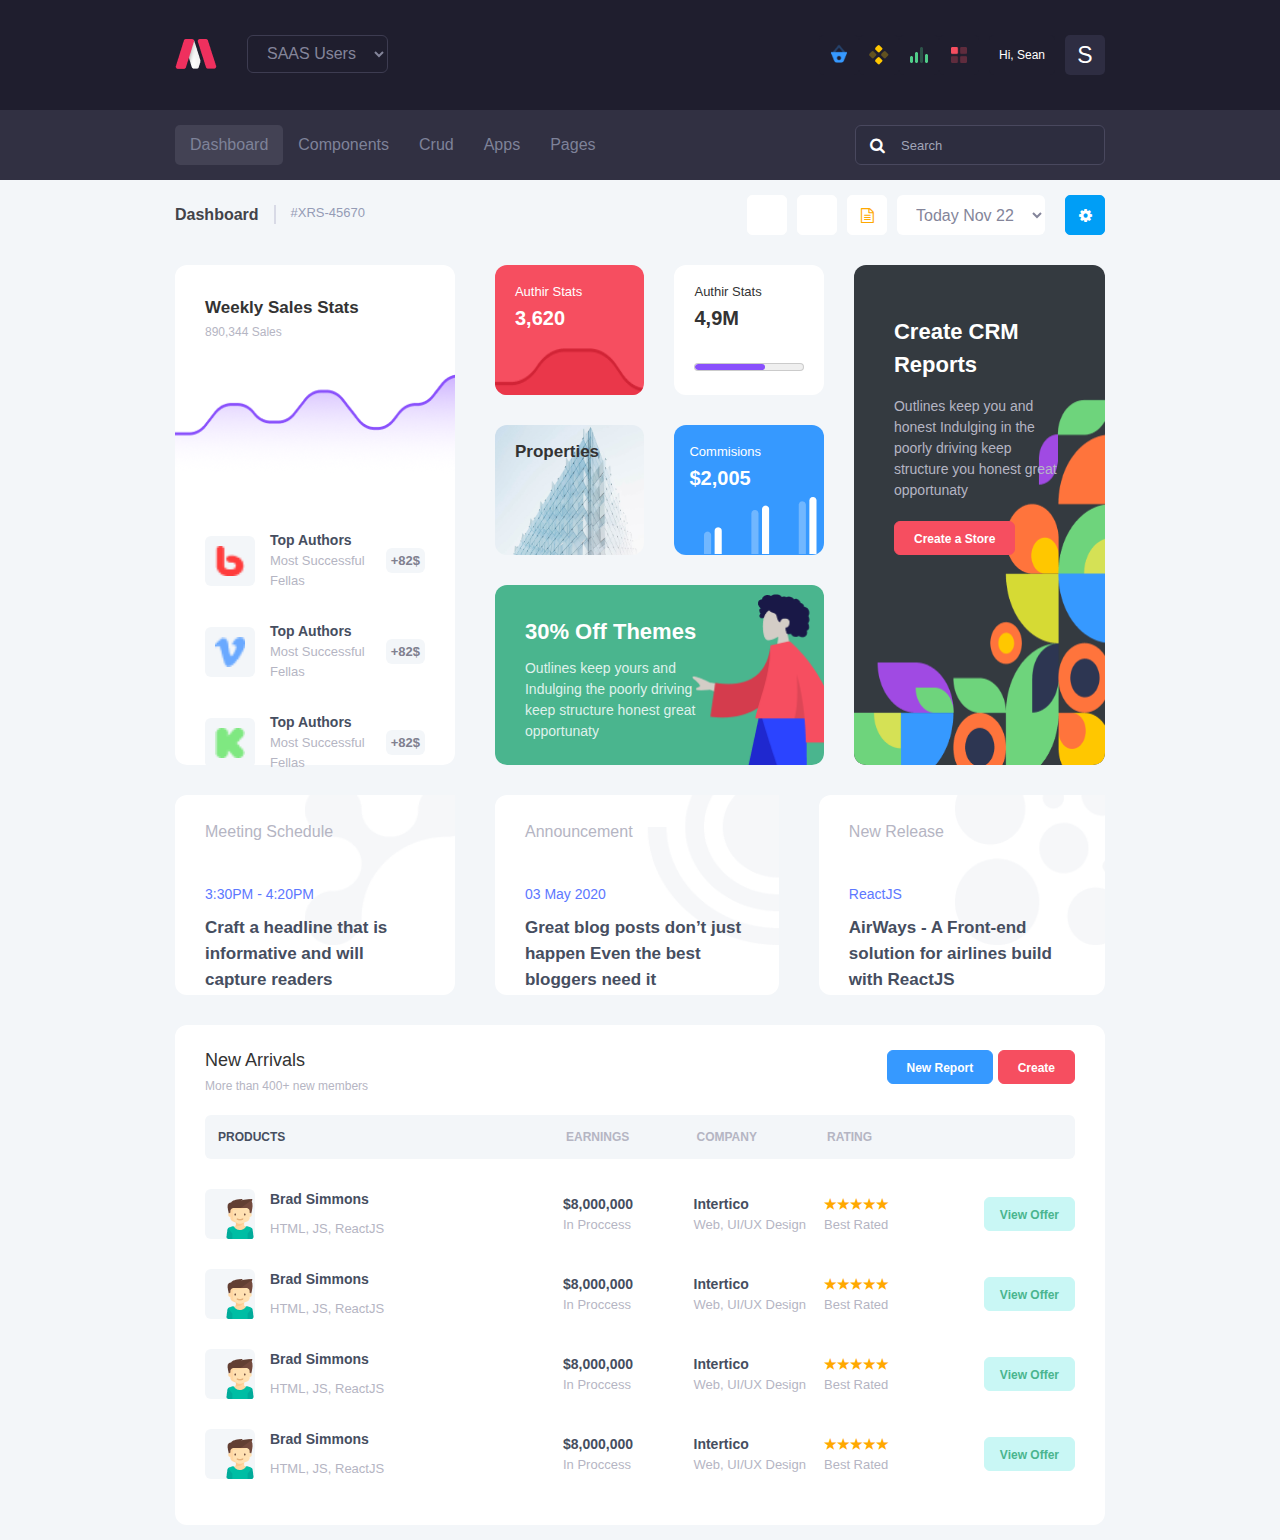
==== commit e57d9d1b: "update reponsize va javarscrip demo 16" ====
--- a/demo-16/index.html
+++ b/demo-16/index.html
@@ -23,467 +23,480 @@
 
 <body>
 
-        <header id="header" class="">
-            <section id="header-top" class="dark fixed">
-                <div class="container">
-                    <div class="flex-row-space-between-center height-110px">
-                        <div class="flex-row ">
+    <header id="header" class="">
+        <section id="header-top" class="dark fixed">
+            <div class="container">
+                <div class="list-menu-header height-110px">
+                    <div class="flex-row-space-between-center">
+                        <div class="left-item-header flex-row">
                             <div class="logo">
                                 <img src="images/Logo-M-3.png" alt="">
                             </div>
-                           
-                                <select class="select dark bdrs-5px mgl-10px color-default height-30px" name="select-header"
-                                    id="select-header">
-                                    <option value="1"><a href="#">SAAS Users</a></option>
-                                    <option value="2">SAAS Users</option>
-                                    <option value="3">SAAS Users</option>
-                                    <option value="4">SAAS Users</option>
-                                </select>
-                            
-                        </div>
-
-                        <div class="flex-row ">
-                           
-                            <a class="icon dark" href="">
-                                <img src="images/Cart3.png" alt="">
-                            </a>
-                            <a class="icon dark" href="">
-                                <img src="images/Compiling.png" alt="">
-                            </a>
-                            <a class="icon dark" href="">
-                                <img src="images/Equalizer.png" alt="">
-                            </a>
-                            <a class="icon dark" href="">
-                                <img src="images/Layout-4-blocks.png" alt="">
-                            </a>
-                            <a class="icon-text dark" href="#">Hi, Sean</a>
-                            <a class="icon-big dark dark-3"  href="">S</a>
-                        </div>
-                    </div>
+
+                            <select class="select dark color-default" name="select-header" id="select-header">
+                                <option value="1"><a href="#">SAAS Users</a></option>
+                                <option value="2">SAAS Users</option>
+                                <option value="3">SAAS Users</option>
+                                <option value="4">SAAS Users</option>
+                            </select>
+                        </div>
+
+                        <button class="menu-toggle">
+                            <i class="fa fa-bars"></i>
+                        </button>
+
+
+
+                    </div>
+
+
+                    <div class="flex-row-wrap ">
+
+                        <a class="icon dark" href="">
+                            <img src="images/Cart3.png" alt="">
+                        </a>
+                        <a class="icon dark" href="">
+                            <img src="images/Compiling.png" alt="">
+                        </a>
+                        <a class="icon dark" href="">
+                            <img src="images/Equalizer.png" alt="">
+                        </a>
+                        <a class="icon dark" href="">
+                            <img src="images/Layout-4-blocks.png" alt="">
+                        </a>
+                        <a class="icon-text dark" href="#">Hi, Sean</a>
+                        <a class="icon-big dark dark-3" href="">S</a>
+                    </div>
+
                 </div>
-            </section>
-            <section id="header-bottom" class="dark-2 top-110px">
-                <div class="container dark-2">
-                    <div class="flex-row-space-between-center scroll-x height-70px ln-70px ">
-                        <ul id="menu-row" class="flex-row btn-list-dark ">
-                            <li class="active "><a href="#">Dashboard</a></li>
-                            <li><a href="#">Components</a></li>
-                            <li><a href="#">Crud</a></li>
-                            <li><a href="#">Apps</a></li>
-                            <li><a href="#">Pages</a></li>
-                        </ul>
-                        <div class="flex-row">
-                            <i class="icon-search fa fa-search"></i>
-                            <input type="text" class="input-search" placeholder="Search">
-                        </div>
+            </div>
+        </section>
+        <section id="header-bottom" class="bg-dark-2 top-110px">
+            <div class="container">
+                <div class="list-menu-header-bottom scroll-x">
+                    <ul id="menu-row" class=" btn-list-dark ">
+                        <li class="active "><a href="#">Dashboard</a></li>
+                        <li><a href="#">Components</a></li>
+                        <li><a href="#">Crud</a></li>
+                        <li><a href="#">Apps</a></li>
+                        <li><a href="#">Pages</a></li>
+                    </ul>
+                    <div class="form-input-search">
+                        <i class="icon-search fa fa-search"></i>
+                        <input type="text" class="input-search" placeholder="Search">
+                        <button class="icon-text button-search bg-danger-bland">Search</button>
                     </div>
                 </div>
-            </section>
-        </header>
-        <main id="main" class="">
-            <!-- header main -->
-            <section id="header-main " class="default ">
-                <div class="container">
-                    <section class="flex-row-space-between scroll-x pd-tb-15px ">
-                        <ul id="menu-row" class="flex-row  left btn-list-dark">
-                            <li class="bold color-default"><a href="#">Dashboard</a></li>
-                            <li><a href="#">#XRS-45670</a></li>
-                        </ul>
-                        <div class="flex-row ">
-                            <a class="btn-icon color-primary" href="#"><i class="fas fa-file-check"></i></a>
-                            <a class="btn-icon color-sucsess" href="#"><i class="fa-duotone fa-file-plus"></i></a>
-                            <a class="btn-icon color-warning" href="#"><i class="fa fa-file-text-o  "></i></a>
-                                <select class="select bd-none color-default " name="select-header"
-                                    id="select-header">
-                                    <option value="1">Today Nov 22<span></span></option>
-                                    <option value="2">SAAS Users</option>
-                                    <option value="3">SAAS Users</option>
-                                    <option value="4">SAAS Users</option>
-                                </select>
-                            
-                            <a class="btn-icon-primary" href="#"><i class="fa fa-cog  "></i></a>
-                        </div>
-                    </section>
-                </div>
-            </section>
-            <!-- end header main -->
-            <!--  section-1 -->
-            <section id="section-1" class="default">
-                <div class="container">
-                    <div class="box">
-                        <div class="box-4-1">
-                            <div class="bg-white   height-500px">
-                                <div class="flex-column rel ">
-                                    <div class="abs flex-column lh-20px pd-30px z-index-1">
-                                        <h3>Weekly Sales Stats</h3>
-                                        <p class="content">
-                                            890,344 Sales
-                                        </p>
-                                    </div>
-                                    <img class=" abs width-100 top-110px height-100px" src="images/Vector-26.png"
-                                        alt="">
-                                    <img class=" abs width-100 top-109px height-100px" src="images/Vector-25.png"
-                                        alt="">
-                                    <div class="flex-column group-items">
-
-                                        <div class="flex-row-space-between-center item-group">
-                                            <div class="flex-row-space-between-center">
-                                                <div class="icon-img bg-default">
-                                                    <img src="images/Vector.png" alt="">
-                                                </div>
-                                                <div class="mgl-15px">
-                                                    <h6 class="title">Top Authors</h6>
-                                                    <p class="content">
-                                                        Most Successful Fellas
-                                                    </p>
-                                                </div>
+            </div>
+        </section>
+    </header>
+    <main id="main" class="">
+        <!-- header main -->
+        <section id="header-main " class="default ">
+            <div class="container">
+                <section class="flex-row-wrap-space-between-center pd-tb-15px ">
+                    <div class=" menu-row-2 flex-row  ">
+                        <a class="menu-item-1" href="#">Dashboard</a>
+                        <a class="menu-item-2" class href="#">#XRS-45670</a>
+                    </div>
+                    <div class="flex-row group-icon-right gap-10">
+                        <a class="btn-icon color-primary" href="#"><i class="fas fa-file-check"></i></a>
+                        <a class="btn-icon color-sucsess" href="#"><i class="fa-duotone fa-file-plus"></i></a>
+                        <a class="btn-icon color-warning" href="#"><i class="fa fa-file-text-o  "></i></a>
+                        <select class="select-time bd-none color-default " name="select-time" id="select-time">
+                            <option value="1">Today Nov 22</option>
+                            <option value="2">SAAS Users</option>
+                            <option value="3">SAAS Users</option>
+                            <option value="4">SAAS Users</option>
+                        </select>
+
+                        <a class="btn-icon-primary" href="#"><i class="fa fa-cog  "></i></a>
+                    </div>
+                </section>
+            </div>
+        </section>
+        <!-- end header main -->
+        <!--  section-1 -->
+        <section id="section-1" class="default">
+            <div class="container">
+                <div class="box">
+                    <div class="box-4-1">
+                        <div class="bg-white   height-500px">
+                            <div class="flex-column rel ">
+                                <div class="abs flex-column lh-20px pd-30px z-index-1">
+                                    <h3>Weekly Sales Stats</h3>
+                                    <p class="content">
+                                        890,344 Sales
+                                    </p>
+                                </div>
+                                <img class=" abs width-100 top-110px height-100px" src="images/Vector-26.png" alt="">
+                                <img class=" abs width-100 top-109px height-100px" src="images/Vector-25.png" alt="">
+                                <div class="flex-column group-items">
+
+                                    <div class="flex-row-space-between-center item-group">
+                                        <div class="flex-row-space-between-center">
+                                            <div class="icon-img bg-default">
+                                                <img src="images/Vector.png" alt="">
                                             </div>
-                                            <div class="cash ">
-                                                <span class="default">+82$</span>
-                                            </div>
-                                        </div>
-                                        <div class="flex-row-space-between-center item-group">
-                                            <div class="flex-row-space-between-center">
-                                                <div class="icon-img bg-default">
-                                                    <img src="images/Vector-2.png" alt="">
-                                                </div>
-                                                <div class="mgl-15px">
-                                                    <h6 class="title">Top Authors</h6>
-                                                    <p class="content">
-                                                        Most Successful Fellas
-                                                    </p>
-                                                </div>
-                                            </div>
-                                            <div class="cash ">
-                                                <span class="default">+82$</span>
-                                            </div>
-                                        </div>
-                                        <div class="flex-row-space-between-center item-group">
-                                            <div class="flex-row-space-between-center">
-                                                <div class="icon-img bg-default">
-                                                    <img src="images/Vector-3.png" alt="">
-                                                </div>
-                                                <div class="mgl-15px">
-                                                    <h6 class="title">Top Authors</h6>
-                                                    <p class="content">
-                                                        Most Successful Fellas
-                                                    </p>
-                                                </div>
-                                            </div>
-                                            <div class="cash ">
-                                                <span class="default">+82$</span>
-                                            </div>
-                                        </div>
-                                    </div>
-                                </div>
-                            </div>
-                        </div>
-                        <div class="box-5-1">
-                            <div class="box-item">
-                                <div class="box-item-6">
-                                    <div class="bg-danger height-130px rel over-hidden">
-                                        <div class="pd-lr-20px pd-tb-15px color-white">
-                                            <p class="title">Authir Stats</p>
-                                            <h1>3,620</h1>
-                                        </div>
-
-                                        <img class=" abs width-100 top-70px height-60px" src="images/Vector-8-2.png"
-                                            alt="">
-                                    </div>
-                                </div>
-                                <div class="box-item-6">
-                                    <div class="flex-column-space-between bg-white  height-130px over-hidden ">
-                                        <div class="pd-lr-20px pd-tb-15px ">
-                                            <p class="title ">Authir Stats</p>
-                                            <h1>4,9M</h1>
-                                        </div>
-                                        <div class=" center mgb-20px">
-                                            <meter id="disk_d" class="width-80" value="0.75"></meter>
-                                        </div>
-
-                                    </div>
-                                </div>
-                                <div class="box-item-6">
-
-                                    <div class="bg-default  height-130px rel over-hidden">
-                                        <div class="abs pd-lr-20px pd-tb-15px z-index-1">
-                                            <h3 class="lh-23px ">Properties</h3>
-
-                                        </div>
-
-                                        <img class="abs width-100 height-100 top-0" src="images/19-6.png" alt="">
-                                    </div>
-
-                                </div>
-                                <div class="box-item-6">
-                                    <div class="bg-primary  height-130px rel over-hidden">
-                                        <div class="pd-15px lh-20px color-white">
-                                            <p class="title color-white">Commisions</p>
-                                            <h1>$2,005</h1>
-                                        </div>
-                                        <div class=" center abs width-150px mgl-30px height-50 top-55  ">
-                                            <img class="" src="images/Chart-11.png" alt="">
-                                        </div>
-                                    </div>
-                                </div>
-                                <div class="box-item-12">
-                                    <div class="bg-success height-180px over-hidden rel">
-                                        <div class="off-themes flex-row">
-                                            <div class="color-white width-65 z-index-1">
-                                                <h1 class="big">30% Off Themes</h1>
-                                                <p>Outlines keep yours and Indulging
-                                                    the poorly driving keep structure
-                                                    honest great opportunaty
+                                            <div class="flex-column mgl-15px">
+                                                <h6 class="title">Top Authors</h6>
+                                                <p class="content">
+                                                    Most Successful Fellas
                                                 </p>
                                             </div>
-                                            <img src="images/humaaan 4.png" alt="" class="width-40 height-95 abs bottom-0 right-0 ">
-                                        </div>
-
-                                    </div>
-                                </div>
-                            </div>
-                        </div>
-                        <div class="box-3-1">
-                            <div class="bg-dark height-500px over-hidden rel">
-                                <div class="create-crm-reports abs z-index-1 color-white">
-                                    <div class="text">
-                                        <h1 class="big mgb-15px">Create CRM Reports
-                                        </h1>
-                                        <p class="content">Outlines keep you and honest Indulging in the
-                                            poorly driving
-                                            keep structure you honest
-                                            great opportunaty
-                                        </p>
-                                        <button class="btn btn-danger btn-sm color-white mgt-20px">
-                                            <a href="#">Create a Store</a>
-                                        </button>
-                                    </div>
-                                </div>
-                                <img class="abs width-100   height-400px top-100px" src="images/img.png.png" alt="">
-                            </div>
+                                        </div>
+                                        <div class="cash ">
+                                            <span class="default">+82$</span>
+                                        </div>
+                                    </div>
+                                    <div class="flex-row-space-between-center item-group">
+                                        <div class="flex-row-space-between-center">
+                                            <div class="icon-img bg-default">
+                                                <img src="images/Vector-2.png" alt="">
+                                            </div>
+                                            <div class="mgl-15px">
+                                                <h6 class="title">Top Authors</h6>
+                                                <p class="content">
+                                                    Most Successful Fellas
+                                                </p>
+                                            </div>
+                                        </div>
+                                        <div class="cash ">
+                                            <span class="default">+82$</span>
+                                        </div>
+                                    </div>
+                                    <div class="flex-row-space-between-center item-group">
+                                        <div class="flex-row-space-between-center">
+                                            <div class="icon-img bg-default">
+                                                <img src="images/Vector-3.png" alt="">
+                                            </div>
+                                            <div class="mgl-15px">
+                                                <h6 class="title">Top Authors</h6>
+                                                <p class="content">
+                                                    Most Successful Fellas
+                                                </p>
+                                            </div>
+                                        </div>
+                                        <div class="cash ">
+                                            <span class="default">+82$</span>
+                                        </div>
+                                    </div>
+                                </div>
+                            </div>
+                        </div>
+                    </div>
+                    <div class="box-5-1">
+                        <div class="box-item">
+                            <div class="box-item-6">
+                                <div class="bg-danger height-130px rel over-hidden">
+                                    <div class="pd-lr-20px pd-tb-15px color-white">
+                                        <p class="title">Authir Stats</p>
+                                        <h1>3,620</h1>
+                                    </div>
+
+                                    <img class=" abs width-100 top-70px height-60px" src="images/Vector-8-2.png" alt="">
+                                </div>
+                            </div>
+                            <div class="box-item-6">
+                                <div class="flex-column-space-between bg-white  height-130px over-hidden ">
+                                    <div class="pd-lr-20px pd-tb-15px ">
+                                        <p class="title ">Authir Stats</p>
+                                        <h1>4,9M</h1>
+                                    </div>
+                                    <div class=" center pd-lr-20px">
+
+                                        <meter class="metter-authir" min="0" low="40" high="95" max="100" value="65"
+                                            col>
+                                        </meter>
+                                        </meter>
+                                    </div>
+
+                                </div>
+                            </div>
+                            <div class="box-item-6">
+
+                                <div class="bg-default  height-130px rel over-hidden">
+                                    <div class="abs pd-lr-20px pd-tb-15px z-index-1">
+                                        <h3 class="lh-23px ">Properties</h3>
+
+                                    </div>
+
+                                    <img class="abs width-100 height-100 top-0" src="images/19-6.png" alt="">
+                                </div>
+
+                            </div>
+                            <div class="box-item-6">
+                                <div class="bg-primary  height-130px rel over-hidden">
+                                    <div class="pd-15px lh-20px color-white">
+                                        <p class="title color-white">Commisions</p>
+                                        <h1>$2,005</h1>
+                                    </div>
+                                    <div class=" center abs width-150px mgl-30px height-50 top-55  ">
+                                        <img class="" src="images/Chart-11.png" alt="">
+                                    </div>
+                                </div>
+                            </div>
+                            <div class="box-item-12">
+                                <div class="bg-success height-180px over-hidden rel">
+                                    <div class="off-themes flex-row">
+                                        <div class="color-white width-65 z-index-1">
+                                            <h1 class="big">30% Off Themes</h1>
+                                            <p>Outlines keep yours and Indulging
+                                                the poorly driving keep structure
+                                                honest great opportunaty
+                                            </p>
+                                        </div>
+                                        <img src="images/humaaan 4.png" alt=""
+                                            class="width-40 height-95 abs bottom-0 right-0 ">
+                                    </div>
+
+                                </div>
+                            </div>
+                        </div>
+                    </div>
+                    <div class="box-3-1">
+                        <div class="bg-dark height-500px over-hidden rel">
+                            <div class="create-crm-reports abs z-index-1 color-white">
+                                <div class="text">
+                                    <h1 class="big mgb-15px">Create CRM Reports
+                                    </h1>
+                                    <p class="content">Outlines keep you and honest Indulging in the
+                                        poorly driving
+                                        keep structure you honest
+                                        great opportunaty
+                                    </p>
+                                    <button class="btn btn-danger btn-sm color-white mgt-20px">
+                                        <a href="#">Create a Store</a>
+                                    </button>
+                                </div>
+                            </div>
+                            <img class="abs width-100   height-400px top-100px" src="images/img.png.png" alt="">
                         </div>
                     </div>
                 </div>
-            </section>
-            <!-- end section-1 -->
-            <!-- section-1 -->
-            <section id="section-2" class="default">
-                <div class="container">
-                    <div class="box">
-                        <div class="box-4-1">
-                            <div class="bg-white meeting-chedule rel">
-                                <div class="meeting-chedule-body abs z-index-1">
-                                    <h4>Meeting Schedule</h4>
-                                    <p>3:30PM - 4:20PM</p>
-                                    <h3>Craft a headline that is informative and will capture readers</h3>
-                                </div>
-                                <img class="abs width-150px   height-150px top-0 right-0" src="images/Vector1-1.png"
-                                    alt="">
-                            </div>
-                        </div>
-                        <div class="box-4-2">
-                            <div class="meeting-chedule bg-white rel">
-                                <div class="meeting-chedule-body abs z-index-1">
-                                    <h4>Announcement</h4>
-                                    <p>03 May 2020</p>
-                                    <h3>Great blog posts don’t just happen Even the best bloggers need it</h3>
-                                </div>
-                                <img class="abs width-150px height-150px top-0 right-0" src="images/008-abstract-4.png"
-                                    alt="">
-                            </div>
-                        </div>
-                        <div class="box-4-3">
-                            <div class="bg-white meeting-chedule rel">
-                                <div class="meeting-chedule-body abs z-index-1">
-                                    <h4>New Release</h4>
-                                    <p>ReactJS</p>
-                                    <h3>AirWays - A Front-end solution for airlines build with ReactJS</h3>
-                                </div>
-                                <img src="images/002-abstract.png"
-                                    alt="">
-                            </div>
+            </div>
+        </section>
+        <!-- end section-1 -->
+        <!-- section-1 -->
+        <section id="section-2" class="default">
+            <div class="container">
+                <div class="box">
+                    <div class="box-4-1">
+                        <div class="bg-white meeting-chedule rel">
+                            <div class="meeting-chedule-body abs z-index-1">
+                                <h4>Meeting Schedule</h4>
+                                <p>3:30PM - 4:20PM</p>
+                                <h3>Craft a headline that is informative and will capture readers</h3>
+                            </div>
+                            <img class="abs width-150px   height-150px top-0 right-0" src="images/Vector1-1.png" alt="">
+                        </div>
+                    </div>
+                    <div class="box-4-2">
+                        <div class="meeting-chedule bg-white rel">
+                            <div class="meeting-chedule-body abs z-index-1">
+                                <h4>Announcement</h4>
+                                <p>03 May 2020</p>
+                                <h3>Great blog posts don’t just happen Even the best bloggers need it</h3>
+                            </div>
+                            <img class="abs width-150px height-150px top-0 right-0" src="images/008-abstract-4.png"
+                                alt="">
+                        </div>
+                    </div>
+                    <div class="box-4-3">
+                        <div class="bg-white meeting-chedule rel">
+                            <div class="meeting-chedule-body abs z-index-1">
+                                <h4>New Release</h4>
+                                <p>ReactJS</p>
+                                <h3>AirWays - A Front-end solution for airlines build with ReactJS</h3>
+                            </div>
+                            <img src="images/002-abstract.png" alt="">
                         </div>
                     </div>
                 </div>
-            </section>
-            <!-- end section-2 -->
-            <!-- section-2 -->
-            <section id="section-3" class="default">
-                <div class="container">
-                    <div class="box">
-                        <div class="box-12">
-                            <div class="new-arrivals flex-colomn bg-white ">
-                               
-                                    <div class="flex-row-space-between">
-                                        <div class="text">
-                                            <h2 class="title">New Arrivals</h2>
-                                            <p class="content">More than 400+ new members
-                                            </p>
-                                        </div>
-                                        <div class="new-arrivals-button">
-                                            <button class="btn btn-primary btn-sm">New Report
-                                            </button>
-                                            <button class="btn btn-danger btn-sm">Create
-                                            </button>
-                                        </div>
-                                    </div>
-                                    <div class="table-default scroll-x mg-tb-25px">
-                                        <table class="">
-                                            <thead>
-                                                <tr>
-                                                    <th class="width-40 ">PRODUCTS</th>
-                                                    <th class="width-15 ">EARNINGS</th>
-                                                    <th class="width-15 ">COMPANY</th>
-                                                    <th class="width-30 ">RATING</th>
-                                                </tr>
-                                            </thead>
-                                            <tbody>
-                                                <tr>
-                                                    <td>
-                                                        <div class="flex-row mgl--10px">
-                                                            <div class="icon-img bg-default"><img class="bottom" src="images/boy.png" alt="">
-                                                            </div>
-                                                            <div class="flex-column-space-between mgl-15px">
-                                                                <h6 class="title">Brad Simmons</h6>
-                                                                <p class="content">HTML, JS, ReactJS</p>
-                                                            </div>
-                                                        </div>
-                                                    </td>
-                                                    <td>
-                                                        <div class="flex-column">
-                                                            <h6 class="title">$8,000,000</h6>
-                                                            <p class="content">In Proccess</p>
-                                                        </div>
-                                                    </td>
-                                                    <td>
-                                                        <div class="flex-column">
-                                                            <h6 class="title">Intertico</h6>
-                                                            <p class="content">Web, UI/UX Design</p>
-                                                        </div>
-                                                    </td>
-                                                    <td>
-                                                        <div class="flex-row-space-between-center">
-                                                            <div class="flex-column">
-                                                                <h6 class="color-warning">★★★★★</h6>
-                                                                <p class="content">Best Rated</p>
-                                                            </div>
-                                                            <button class="btn btn-success-bland">View Offer</button>
-                                                        </div>
-                                                    </td>
-                                                </tr>
-                                                <tr>
-                                                    <td>
-                                                        <div class="flex-row mgl--10px">
-                                                            <div class="icon-img bg-default"><img class="bottom" src="images/boy.png" alt="">
-                                                            </div>
-                                                            <div class="flex-column-space-between mgl-15px">
-                                                                <h6 class="title">Brad Simmons</h6>
-                                                                <p class="content">HTML, JS, ReactJS</p>
-                                                            </div>
-                                                        </div>
-                                                    </td>
-                                                    <td>
-                                                        <div class="flex-column">
-                                                            <h6 class="title">$8,000,000</h6>
-                                                            <p class="content">In Proccess</p>
-                                                        </div>
-                                                    </td>
-                                                    <td>
-                                                        <div class="flex-column">
-                                                            <h6 class="title">Intertico</h6>
-                                                            <p class="content">Web, UI/UX Design</p>
-                                                        </div>
-                                                    </td>
-                                                    <td>
-                                                        <div class="flex-row-space-between-center">
-                                                            <div class="flex-column">
-                                                                <h6 class="color-warning">★★★★★</h6>
-                                                                <p class="content">Best Rated</p>
-                                                            </div>
-                                                            <button class="btn btn-success-bland">View Offer</button>
-                                                        </div>
-                                                    </td>
-                                                </tr>
-                                                <tr>
-                                                    <td>
-                                                        <div class="flex-row mgl--10px">
-                                                            <div class="icon-img bg-default"><img class="bottom" src="images/boy.png" alt="">
-                                                            </div>
-                                                            <div class="flex-column-space-between mgl-15px">
-                                                                <h6 class="title">Brad Simmons</h6>
-                                                                <p class="content">HTML, JS, ReactJS</p>
-                                                            </div>
-                                                        </div>
-                                                    </td>
-                                                    <td>
-                                                        <div class="flex-column">
-                                                            <h6 class="title">$8,000,000</h6>
-                                                            <p class="content">In Proccess</p>
-                                                        </div>
-                                                    </td>
-                                                    <td>
-                                                        <div class="flex-column">
-                                                            <h6 class="title">Intertico</h6>
-                                                            <p class="content">Web, UI/UX Design</p>
-                                                        </div>
-                                                    </td>
-                                                    <td>
-                                                        <div class="flex-row-space-between-center">
-                                                            <div class="flex-column">
-                                                                <h6 class="color-warning">★★★★★</h6>
-                                                                <p class="content">Best Rated</p>
-                                                            </div>
-                                                            <button class="btn btn-success-bland">View Offer</button>
-                                                        </div>
-                                                    </td>
-                                                </tr>
-                                                <tr>
-                                                    <td>
-                                                        <div class="flex-row mgl--10px">
-                                                            <div class="icon-img bg-default"><img class="bottom" src="images/boy.png" alt="">
-                                                            </div>
-                                                            <div class="flex-column-space-between mgl-15px">
-                                                                <h6 class="title">Brad Simmons</h6>
-                                                                <p class="content">HTML, JS, ReactJS</p>
-                                                            </div>
-                                                        </div>
-                                                    </td>
-                                                    <td>
-                                                        <div class="flex-column">
-                                                            <h6 class="title">$8,000,000</h6>
-                                                            <p class="content">In Proccess</p>
-                                                        </div>
-                                                    </td>
-                                                    <td>
-                                                        <div class="flex-column">
-                                                            <h6 class="title">Intertico</h6>
-                                                            <p class="content">Web, UI/UX Design</p>
-                                                        </div>
-                                                    </td>
-                                                    <td>
-                                                        <div class="flex-row-space-between-center">
-                                                            <div class="flex-column">
-                                                                <h6 class="color-warning">★★★★★</h6>
-                                                                <p class="content">Best Rated</p>
-                                                            </div>
-                                                            <button class="btn btn-success-bland">View Offer</button>
-                                                        </div>
-                                                    </td>
-                                                </tr>
-                                               
-                                               
-                                            
-                                            </tbody>
-                                        </table>
-                                    </div>
-                               
-                            </div>
+            </div>
+        </section>
+        <!-- end section-2 -->
+        <!-- section-3 -->
+        <section id="section-3" class="default">
+            <div class="container">
+                <div class="box">
+                    <div class="box-12">
+                        <div class="new-arrivals flex-colomn bg-white ">
+
+                            <div class="flex-row-space-between">
+                                <div class="text">
+                                    <h2 class="title">New Arrivals</h2>
+                                    <p class="content">More than 400+ new members
+                                    </p>
+                                </div>
+                                <div class="new-arrivals-button">
+                                    <button class="btn btn-primary btn-sm">New Report
+                                    </button>
+                                    <button class="btn btn-danger btn-sm">Create
+                                    </button>
+                                </div>
+                            </div>
+                            <div class="table-default scroll-x mg-tb-25px">
+                                <table class="">
+                                    <thead>
+                                        <tr>
+                                            <th class="width-40 ">PRODUCTS</th>
+                                            <th class="width-15 ">EARNINGS</th>
+                                            <th class="width-15 ">COMPANY</th>
+                                            <th class="width-30 ">RATING</th>
+                                        </tr>
+                                    </thead>
+                                    <tbody>
+                                        <tr>
+                                            <td>
+                                                <div class="flex-row mgl--10px">
+                                                    <div class="icon-img bg-default"><img class="bottom"
+                                                            src="images/boy.png" alt="">
+                                                    </div>
+                                                    <div class="flex-column-space-between mgl-15px">
+                                                        <h6 class="title">Brad Simmons</h6>
+                                                        <p class="content">HTML, JS, ReactJS</p>
+                                                    </div>
+                                                </div>
+                                            </td>
+                                            <td>
+                                                <div class="flex-column">
+                                                    <h6 class="title">$8,000,000</h6>
+                                                    <p class="content">In Proccess</p>
+                                                </div>
+                                            </td>
+                                            <td>
+                                                <div class="flex-column">
+                                                    <h6 class="title">Intertico</h6>
+                                                    <p class="content">Web, UI/UX Design</p>
+                                                </div>
+                                            </td>
+                                            <td>
+                                                <div class="flex-row-space-between-center">
+                                                    <div class="flex-column">
+                                                        <h6 class="color-warning">★★★★★</h6>
+                                                        <p class="content">Best Rated</p>
+                                                    </div>
+                                                    <button class="btn-bland btn-success-bland">View Offer</button>
+                                                </div>
+                                            </td>
+                                        </tr>
+                                        <tr>
+                                            <td>
+                                                <div class="flex-row mgl--10px">
+                                                    <div class="icon-img bg-default"><img class="bottom"
+                                                            src="images/boy.png" alt="">
+                                                    </div>
+                                                    <div class="flex-column-space-between mgl-15px">
+                                                        <h6 class="title">Brad Simmons</h6>
+                                                        <p class="content">HTML, JS, ReactJS</p>
+                                                    </div>
+                                                </div>
+                                            </td>
+                                            <td>
+                                                <div class="flex-column">
+                                                    <h6 class="title">$8,000,000</h6>
+                                                    <p class="content">In Proccess</p>
+                                                </div>
+                                            </td>
+                                            <td>
+                                                <div class="flex-column">
+                                                    <h6 class="title">Intertico</h6>
+                                                    <p class="content">Web, UI/UX Design</p>
+                                                </div>
+                                            </td>
+                                            <td>
+                                                <div class="flex-row-space-between-center">
+                                                    <div class="flex-column">
+                                                        <h6 class="color-warning">★★★★★</h6>
+                                                        <p class="content">Best Rated</p>
+                                                    </div>
+                                                    <button class="btn-bland btn-success-bland">View Offer</button>
+                                                </div>
+                                            </td>
+                                        </tr>
+                                        <tr>
+                                            <td>
+                                                <div class="flex-row mgl--10px">
+                                                    <div class="icon-img bg-default"><img class="bottom"
+                                                            src="images/boy.png" alt="">
+                                                    </div>
+                                                    <div class="flex-column-space-between mgl-15px">
+                                                        <h6 class="title">Brad Simmons</h6>
+                                                        <p class="content">HTML, JS, ReactJS</p>
+                                                    </div>
+                                                </div>
+                                            </td>
+                                            <td>
+                                                <div class="flex-column">
+                                                    <h6 class="title">$8,000,000</h6>
+                                                    <p class="content">In Proccess</p>
+                                                </div>
+                                            </td>
+                                            <td>
+                                                <div class="flex-column">
+                                                    <h6 class="title">Intertico</h6>
+                                                    <p class="content">Web, UI/UX Design</p>
+                                                </div>
+                                            </td>
+                                            <td>
+                                                <div class="flex-row-space-between-center">
+                                                    <div class="flex-column">
+                                                        <h6 class="color-warning">★★★★★</h6>
+                                                        <p class="content">Best Rated</p>
+                                                    </div>
+                                                    <button class="btn-bland btn-success-bland">View Offer</button>
+                                                </div>
+                                            </td>
+                                        </tr>
+                                        <tr>
+                                            <td>
+                                                <div class="flex-row mgl--10px">
+                                                    <div class="icon-img bg-default"><img class="bottom"
+                                                            src="images/boy.png" alt="">
+                                                    </div>
+                                                    <div class="flex-column-space-between mgl-15px">
+                                                        <h6 class="title">Brad Simmons</h6>
+                                                        <p class="content">HTML, JS, ReactJS</p>
+                                                    </div>
+                                                </div>
+                                            </td>
+                                            <td>
+                                                <div class="flex-column">
+                                                    <h6 class="title">$8,000,000</h6>
+                                                    <p class="content">In Proccess</p>
+                                                </div>
+                                            </td>
+                                            <td>
+                                                <div class="flex-column">
+                                                    <h6 class="title">Intertico</h6>
+                                                    <p class="content">Web, UI/UX Design</p>
+                                                </div>
+                                            </td>
+                                            <td>
+                                                <div class="flex-row-space-between-center">
+                                                    <div class="flex-column">
+                                                        <h6 class="color-warning">★★★★★</h6>
+                                                        <p class="content">Best Rated</p>
+                                                    </div>
+                                                    <button class="btn-bland btn-success-bland">View Offer</button>
+                                                </div>
+                                            </td>
+                                        </tr>
+
+
+
+                                    </tbody>
+                                </table>
+                            </div>
+
                         </div>
                     </div>
                 </div>
-            </section>
-            <!-- end section-3 -->
-        </main>
+            </div>
+        </section>
+        <!-- end section-3 -->
+    </main>
     <footer>
         <section>
 
@@ -491,5 +504,36 @@
 
     </footer>
 </body>
+<script>
+    var toggle = document.querySelector('.menu-toggle');
+    var headerBottom = document.querySelector('#header-bottom');
+
+    toggle.onclick = function () {
+        headerBottom.classList.toggle('active');
+
+    }
+
+    function activeMenu() {
+    let links = document.querySelector('#header-bottom');
+    if (window.innerWidth > 768) {
+      
+           links.classList.remove("active");
+      
+       
+    } 
+}
+
+setInterval(activeMenu, 500);
+
+    // const menu = document.querySelector('#mobile-menu');
+
+    // const activeMenu = e => {
+    //     const elem = document.querySelector('#header-bottom');
+
+    //     if (window.innerWidth > 768) {
+    //         elem.classList.remove('active');
+    //     }
+    // };
+</script>
 
 </html>--- a/demo-16/mms-style.css
+++ b/demo-16/mms-style.css
@@ -85,11 +85,14 @@
     --dark: #1F1E2E;
     --dark-bold: #23272b;
     --dark-border: #1d2124;
+    --bg-dark: #1B283F;
 
     /* --dark-2: #49485E;
     --dark-2: #434254; */
     --dark-2: #313042;
     --dark-3: #434254; 
+    --bg-dark-2: #313042;
+
 
 
     
@@ -162,7 +165,9 @@
 }
 
 .logo img{
-    height: 40px;
+    height: 30px;
+    width: 42px;
+    margin: 4px 0;
     margin-right:30px ;
 }
 
@@ -232,8 +237,177 @@
     .box-item-12{ width: 100%; }
 
 
+    .table-default table{
+        width: 700px;
+    }
+    #header-bottom{
+        display: none;
+    }
+
+    #main{
+        margin-top:110px
+    }
+
+    .group-icon-right{
+        margin-top: 30px;
+    }
+
+    .list-menu-header{
+        display: flex;
+        flex-direction: column;
+        justify-content: center;
+
+
+    }
+
+    .menu-toggle{
+        display: block;
+    }
+
+    .menu-toggle{
+        width: 40px;
+        height: 40px;
+        /* line-height: 40px; */
+        font-size: 20px;
+        color: var(--dark);
+        border-radius: 6px;
+    }
+
+    #header-bottom.active{
+        display: block;
+        position: fixed;
+        z-index: 2;
+        margin-top: 0px;
+    }
+
+    #header-bottom.active{
+        display: flex;
+        flex-direction: column;
+        width: 100%;
+    }
+
+    #menu-row{
+        display: flex;
+        flex-direction: column;
+        justify-content: center;
+  }
+
+  #header-bottom.active .btn-list-dark li{
+    margin: auto 0;
+
+  }
+
+  #header-bottom.active .list-menu-header-bottom{
+    display: flex;
+    flex-direction: column;
+    justify-content: space-between;
+    align-items:flex-start;
+    padding: 20px 0;
+  }
+
+  #header-bottom.active{
+    display: flex;
+    flex-direction: column;
+
+  }
+
+
+  .form-input-search{
+    position: relative;
+    /* display: flex; */
+
+ 
+}
+
+.icon-text .icon-search{
+    margin: auto 0;
+}
+
+#header-bottom.active .button-search {
+    position: absolute;
+    z-index: 2;
+    height: 40px;
+    /* line-height: 40px; */
+    background: var(--danger);
+    border: var(--danger);
+    color: var(--white);
+    margin: auto 0;
+    /* margin-top: 10px; */
+    margin-left: 20px;
+}
+
+
+
+
 
     @media (min-width: 768px){
+
+        #header-bottom.active {
+            display: none;
+            margin-top: 110px;
+        }
+
+        .button-search{
+            display: none;
+        }
+        
+
+        .form-input-search{
+            margin-left: 10px;
+            display: flex;
+            flex-direction: row;
+            justify-content: space-between;
+        }
+
+        .menu-toggle{
+            display: none;
+        }
+
+        .list-menu-header{
+            display: flex;
+            flex-direction: row;
+            justify-content: space-between;
+            align-items: center;
+    
+        }
+
+        #header-bottom{
+            display: block;
+            
+        }
+
+        #header-bottom .container .list-menu-header-bottom{
+            display: flex;
+            flex-direction: row;
+            justify-content: space-between ;
+            align-items: center;            
+            height: 70px;
+            line-height: 70px;
+        }
+
+        #menu-row{
+            display: flex;
+            flex-direction: row;
+      }
+
+        #main{
+            margin-top:0px
+        }
+
+        .group-icon-right{
+            margin-top: 00px;
+        }
+    
+
+        header#header section#header-2{
+        
+            display: block;
+            padding-top: 20px;
+        }
+        .table-default table{
+            width: 100%;
+        }
+
         .box{ max-width: 720px; }
         .container { max-width: 720px; } 
     }
@@ -394,7 +568,7 @@
 
 .item-group{
     vertical-align: middle;
-    padding: 15px 0;
+    margin: 15px 0;
 }
 
 
@@ -482,9 +656,9 @@
 } */
 
 
-.table-default table{
+/* .table-default table{
     width: 100%;
-}
+} */
 
 .table-default table thead tr{
     background: #F3F6F9;
@@ -964,6 +1138,10 @@
 .pd-tb-1px { padding: 1px 0; }
 
 
+.gap-10{
+    gap: 10px;
+}
+
 .mg-auto-0{
     margin: auto 0;
 }
@@ -1188,48 +1366,115 @@
     flex-direction: row;
 }
 
+
 select.select{
-    height: 40px;
-    line-height: 40px;
+    height:38px;
     border-radius: 6px;
-    margin: 0 10px;
+    /* margin: 0 10px; */
+    color: #84859A;
+    padding: 8px 15px;
+    border: 1px solid #3D3C51;
+    background: #1F1E2E;
+
+
+}
+
+select.select option{
     font-weight: 500;
     font-size: 13px;
     line-height: 20px;
     color: #84859A;
-    padding: auto 10px;
-}
-
-/* ul#menu-row li.active {
-    background: #F5F8FA;
-} */
-
-
+
+}
+
+
+select.select-time {
+    height:40px;
+    color: #84859A;
+    padding: 8px 15px;
+    background: #FFFFFF;
+    border-radius: 6px;
+
+
+}
+
+
+.menu-item-1{
+    color: #434349 !important;
+
+    font-weight: 600;
+font-size: 16px;
+line-height: 24px;
+/* identical to box height */
+
+}
+
+.menu-item-2{
+    font-weight: 500;
+    font-size: 13px;
+    line-height: 20px;
+    /* identical to box height */
     
+    
+    color: #959CB6;
+
+}
+
+.menu-row-2 .menu-item-1::after{
+content: "";
+margin: 0 15px;
+width: 22px;
+height: 0px;
+border-right: 1px;
+border: 1px solid #D8DAE6;
+transform: rotate(90deg);
+}
+
+
+    
 
 .btn {
+    height: 34px;
     cursor: pointer;
     display: inline-block;
-    /* font-weight: 400; */
     font-weight: 600;
-    /* color: #212529; */
+    color: var(--white);
     text-align: center;
     vertical-align: middle;
     -webkit-user-select: none;
     -moz-user-select: none;
     -ms-user-select: none;
     user-select: none;
-    /* background-color: transparent; */
     border: 1px solid transparent;
-    /* padding: 0.375rem 0.75rem; */
+    padding: 8px 19px;
+
+    font-size: 12px;
+
+    line-height: 18px;
+    border-radius: 6px;
+    transition: color .15s ease-in-out,background-color .15s ease-in-out,border-color .15s ease-in-out,box-shadow .15s ease-in-out;
+}
+
+
+
+.btn-bland {
+    height: 34px;
+    cursor: pointer;
+    display: inline-block;
+    font-weight: 600;
+    color: var(--white);
+    text-align: center;
+    vertical-align: middle;
+    -webkit-user-select: none;
+    -moz-user-select: none;
+    -ms-user-select: none;
+    user-select: none;
+    border: 1px solid transparent;
     padding: 8px 15px;
 
     font-size: 12px;
 
-    /* font-size: 1rem; */
-    /* line-height: 1.5; */
     line-height: 18px;
-    /* border-radius: 0.25rem; */
     border-radius: 6px;
     transition: color .15s ease-in-out,background-color .15s ease-in-out,border-color .15s ease-in-out,box-shadow .15s ease-in-out;
 }
@@ -1344,7 +1589,7 @@
     line-height: 40px;
     font-size: 15px;
     text-align: center;
-    margin-left: 10px;
+    /* margin-left: 10px; */
     border-radius: 5px;
     color: #a4a4a4;
     background: var(--white) ;
@@ -1417,7 +1662,7 @@
     width: 40px;
     height: 40px;
     line-height: 40px;
-    margin-left: 10px;
+    /* margin-left: 10px; */
     border-radius: 5px;
     background: var(--white);
     text-align: center;
@@ -1488,30 +1733,27 @@
 
 }
 .bg-dark{
-    background: var(--dark);
-}
-
-.bg-dark-2{
-    background: #313042;
-}
+    background: var(--bg-dark);
+}
+
 
 .bg-dark-3{
     background: #434254;
 }
 
-.bg-primary, .bg-primary-hover {background-color: var(--primary) ; }
-.bg-secondary, .bg-secondary-hover {background-color: var(--secondary) ; }
-.bg-success {background-color: var(--success); }
-.bg-info, .bg-info-hover {background-color: var(--info) ; }
-.bg-warning, .bg-warning-hover {background-color: var(--warning) ; }
-.bg-danger, .bg-danger-hover { background-color: var(--danger) ; }
+.bg-primary, .bg-primary-hover {background-color: var(--primary) !important; }
+.bg-secondary, .bg-secondary-hover {background-color: var(--secondary) !important; }
+.bg-success {background-color: var(--success) !important; }
+.bg-info, .bg-info-hover {background-color: var(--info) !important; }
+.bg-warning, .bg-warning-hover {background-color: var(--warning) !important; }
+.bg-danger, .bg-danger-hover { background-color: var(--danger) !important ; }
 .bg-dark, .bg-dark-hover {background-color: var(--dark) ; }
-.bg-dark-2, .bg-dark-2-hover {background-color: var(--dark-2) ; }
-.bg-dark-3, .bg-dark-2-hover {background-color: var(--dark-3) ; }
-.bg-light, .bg-light-hover {background-color: var(--light) ; }
-.bg-default, .bg-default-hover {background-color: var(--default) ; }
-.bg-default-2, .bg-default-2-hover {background-color: var(--default-2) ; }
-.bg-violet, .bg-violet-hover {background-color: var(--violet) ; }
+.bg-dark-2, .bg-dark-2-hover {background-color: var(--dark-2) !important; }
+.bg-dark-3, .bg-dark-2-hover {background-color: var(--dark-3) !important; }
+.bg-light, .bg-light-hover {background-color: var(--light) !important; }
+.bg-default, .bg-default-hover {background-color: var(--default) !important; }
+.bg-default-2, .bg-default-2-hover {background-color: var(--default-2) !important; }
+.bg-violet, .bg-violet-hover {background-color: var(--violet) !important; }
 
 
 
@@ -1546,13 +1788,38 @@
     margin-right: -30px;
 }
 
+
+.active .icon-search {
+    z-index: 4;
+    height: 40px;
+    line-height: 40px;
+    color: var(--white);
+    margin: auto;
+    /* margin-top: 10px; */
+    margin-right: -50px;
+}
+
 .input-search {
     width: 250px;
+    height: 40px;
     background: #2D2D3F;
     border: 1px solid #49485E;
     border-radius: 6px;
     padding-left: 45px;
     color: var(--white);
+
+}
+
+.active .input-search {
+    z-index: 1;
+    width: 250px;
+    height: 40px;
+    background: #2D2D3F;
+    border: 1px solid #49485E;
+    border-radius: 6px;
+    padding-left: 45px;
+    color: var(--white);
+    margin-left: 30px;
 
 }
 
@@ -1570,14 +1837,30 @@
     line-height: 50px;
     text-align-last: center;
     position: relative;
-}
-
-
+    padding: 10px;
+}
+
+meter.metter-authir::-webkit-meter-optimum-value {
+    height: 6px;
+    left: 20px;
+    right: 67px;
+    top: 104px;
+    
+    background: #8950FC;
+    border-radius: 5px;
+}
+
+.metter-authir{
+    width: 100%;
+    margin: 0 auto;
+    
+    margin-bottom: 20px;
+}
 
 .icon-img img{
     width: 30px;
     height: 30px;
-    margin: 10px;
+    /* margin: 10px; */
 }
 /* .bottom{
     position: relative;
@@ -1759,6 +2042,11 @@
 /* css flex */
 .flex { display: flex; }
 .flex-row { display: flex; flex-direction: row; }
+.flex-row-wrap { display: flex; flex-direction: row;flex-wrap: wrap; }
+.flex-row-wrap-space-between { display: flex; flex-direction: row;flex-wrap: wrap; justify-content: space-between; }
+.flex-row-wrap-space-between-center { display: flex; flex-direction: row;flex-wrap: wrap; justify-content: space-between; align-items: center;}
+
+
 .flex-row-reverse { display: flex; flex-direction: row-reverse; }
 .flex-row-start { display: flex; flex-direction: row;  justify-content: flex-start; }
 .flex-row-end { display: flex; flex-direction: row;  justify-content: flex-end; }
